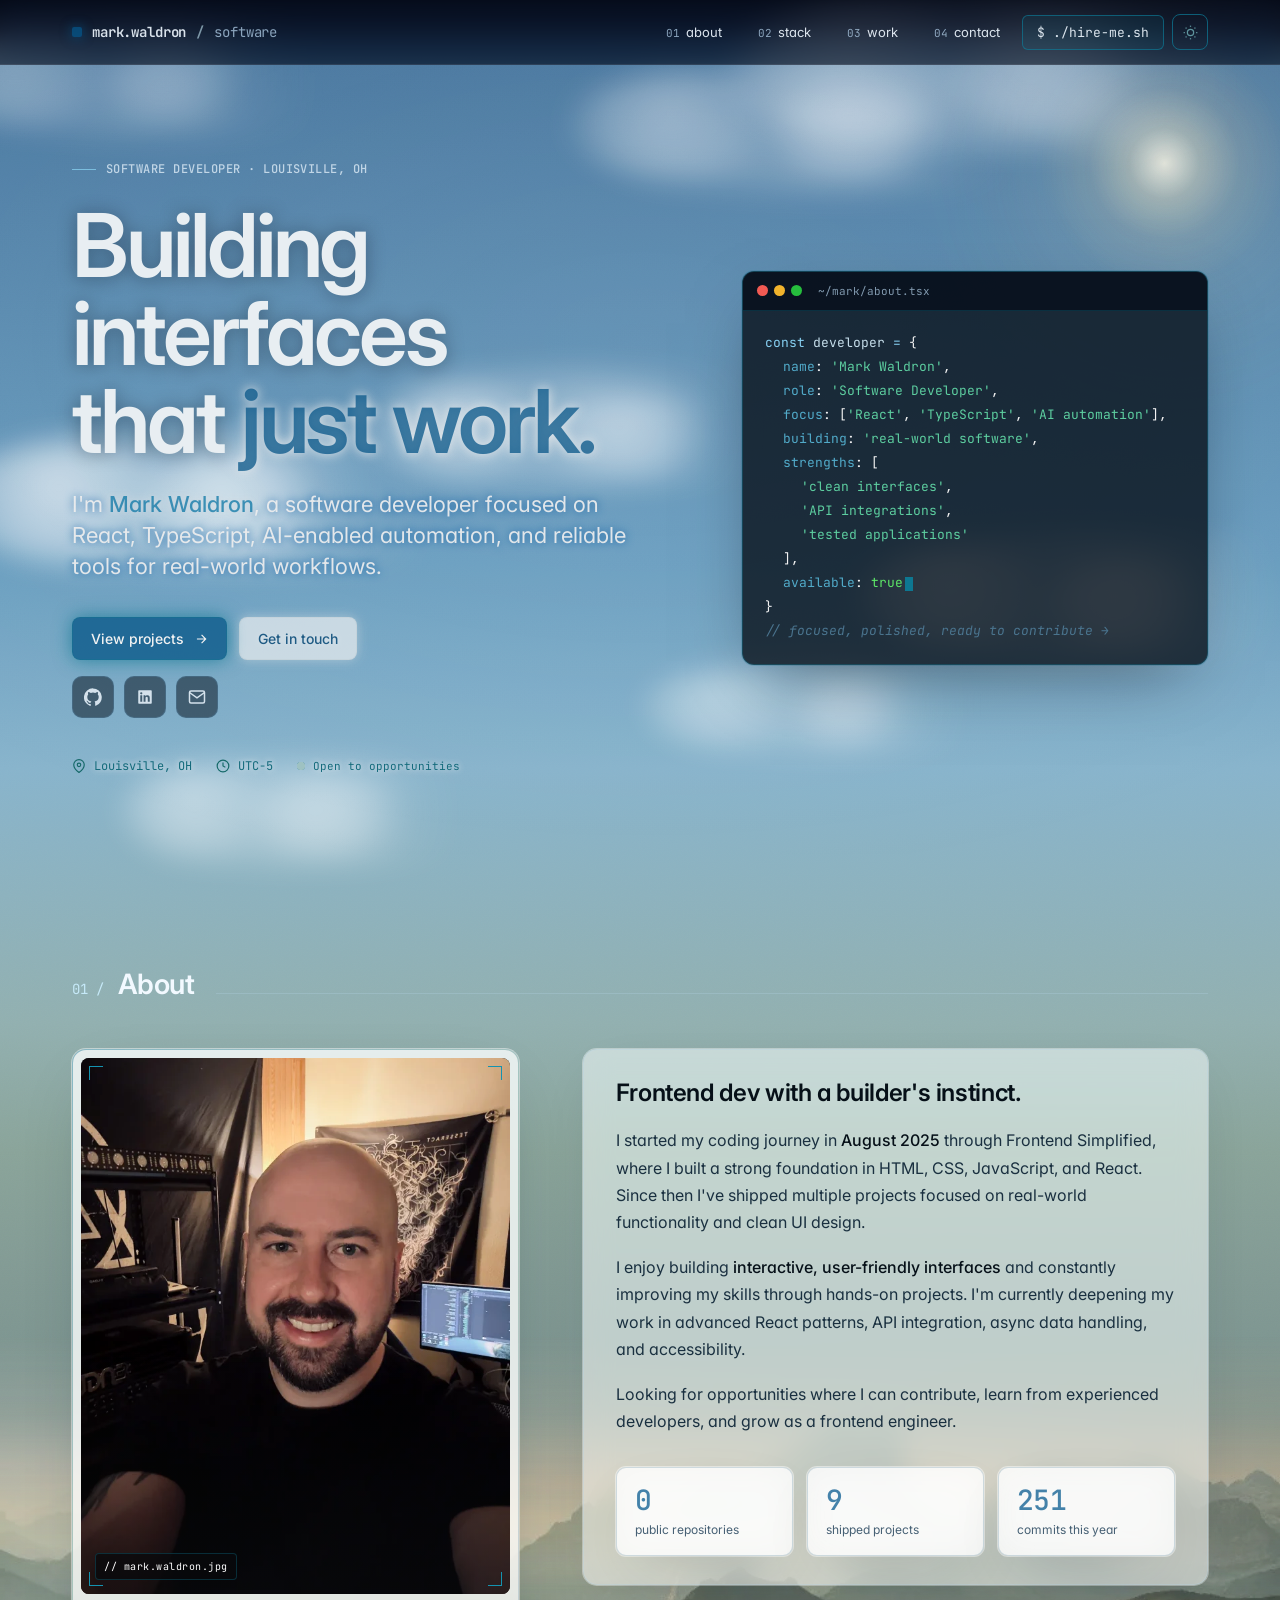
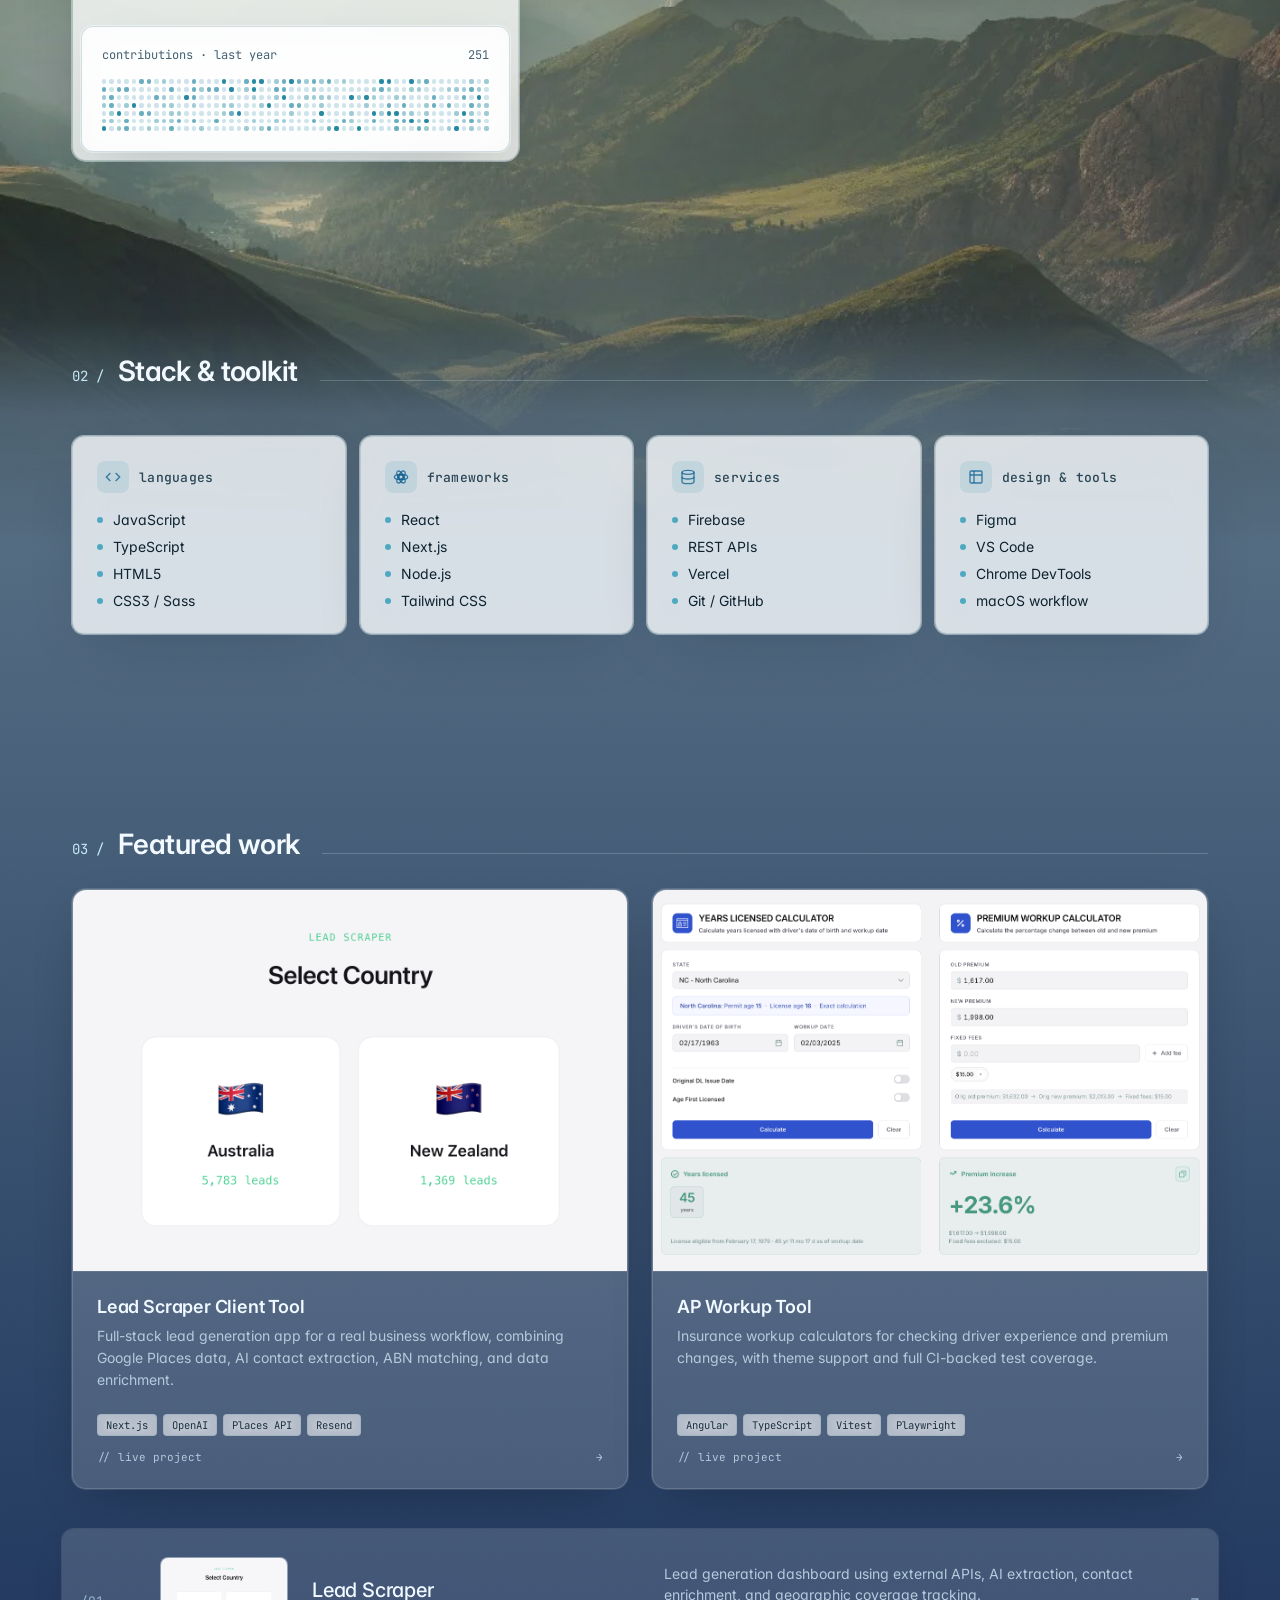
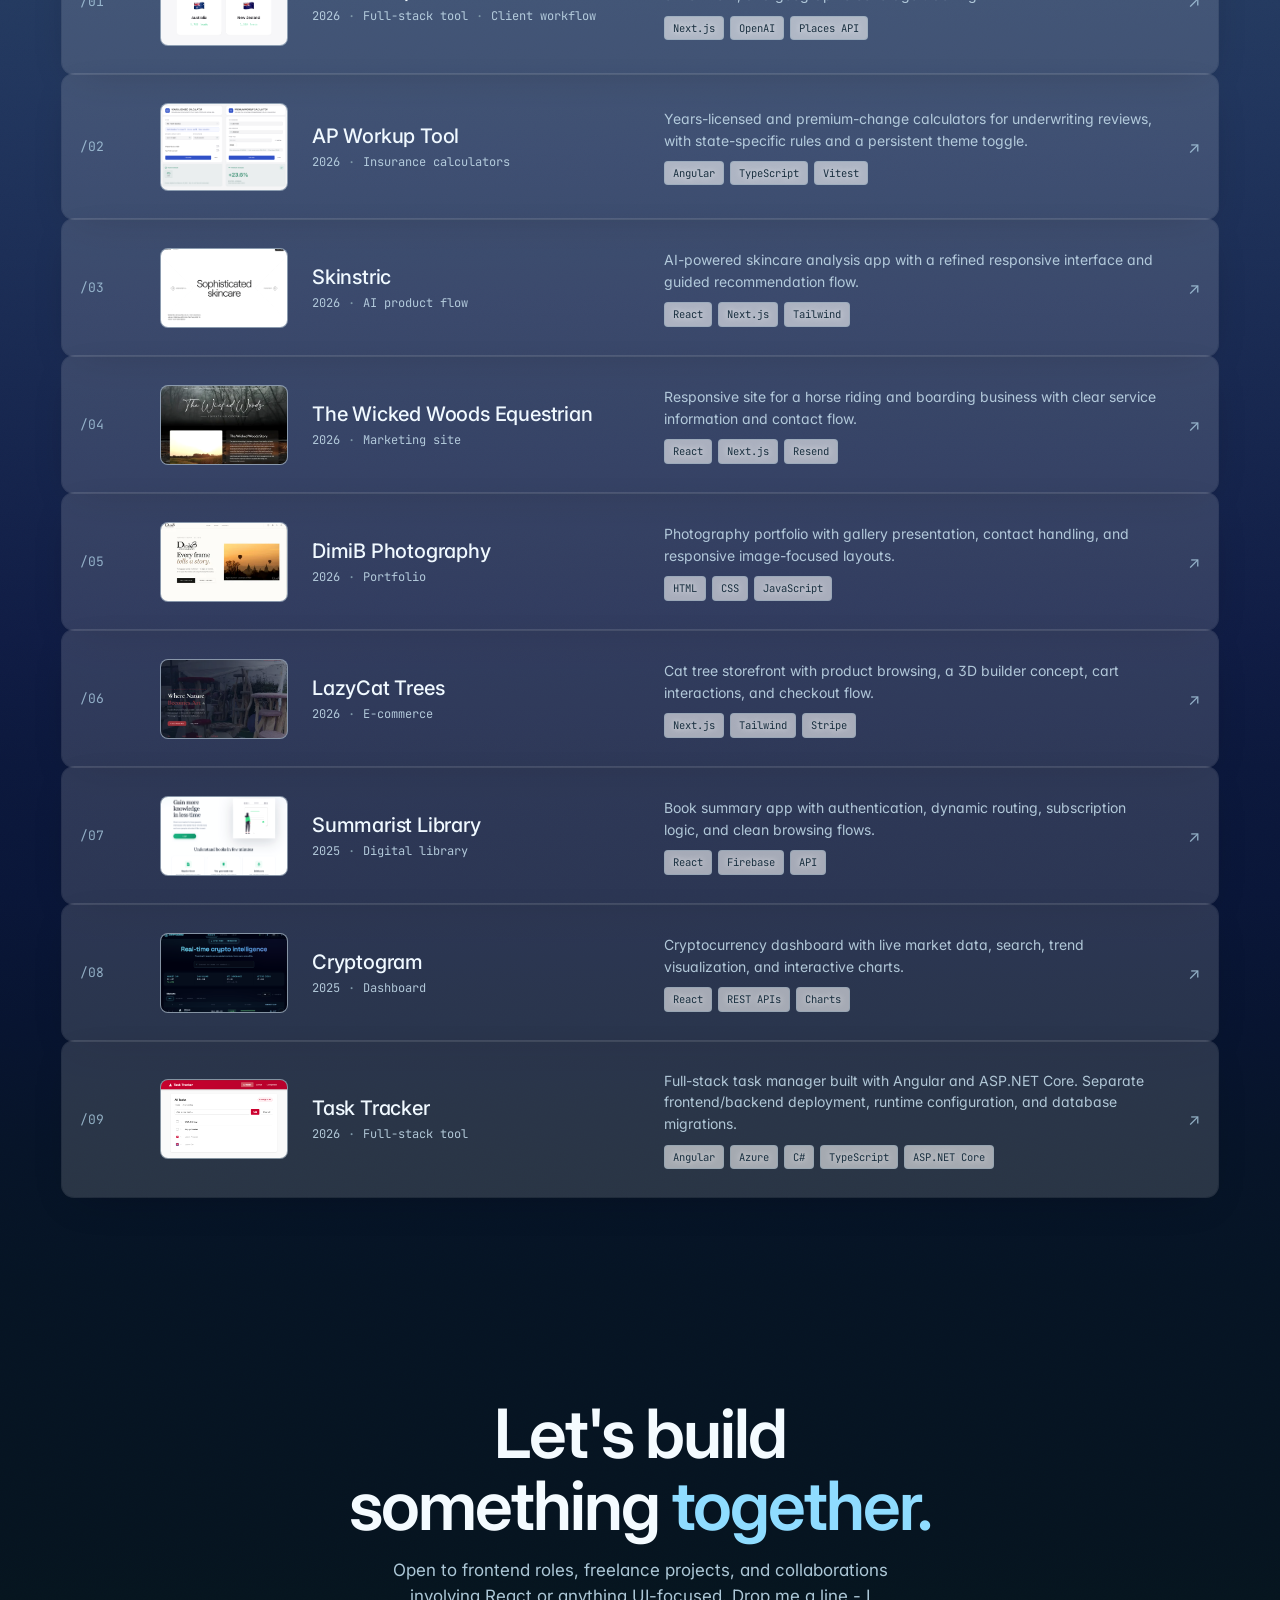
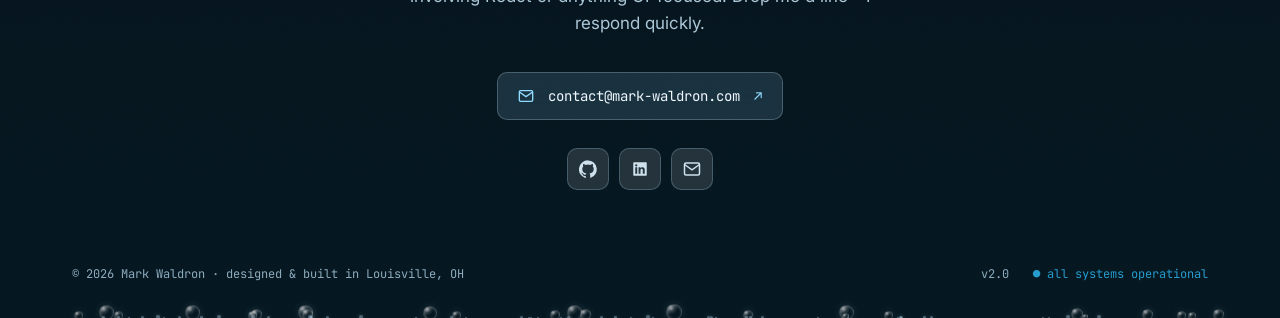
==== index.html @ 621a7f00 "update frontend to software and remove resume links" ====
<!doctype html>
<html lang="en">
<head>
<meta charset="utf-8" />
<meta name="viewport" content="width=device-width, initial-scale=1" />
<title>Mark Waldron - Software Developer</title>
<meta name="description" content="Mark Waldron is a software developer in Louisville, OH focused on React, TypeScript, and clean UI  building fast, polished, real-world interfaces." />
<meta property="og:title" content="Mark Waldron  Software Developer" />
<meta property="og:description" content="Mark Waldron is a software developer in Louisville, OH focused on React, TypeScript, and clean UI  building fast, polished, real-world interfaces." />
<meta property="og:type" content="website" />
<meta property="og:url" content="https://www.mark-waldron.com/" />
<meta property="og:image" content="https://www.mark-waldron.com/profilepic.jpg" />
<meta name="twitter:card" content="summary_large_image" />
<link rel="icon" type="image/png" href="favicon.png" />
<script>
  (function(){
    var s=localStorage.getItem('portfolio-theme');
    var d=window.matchMedia('(prefers-color-scheme:dark)').matches;
    if((s==='light')||(!s&&!d))document.documentElement.setAttribute('data-theme','light');
  })();
</script>
<link rel="preconnect" href="https://fonts.googleapis.com" />
<link rel="preconnect" href="https://fonts.gstatic.com" crossorigin />
<link rel="preload" as="image" href="profilepic.webp" type="image/webp" />
<link rel="preload" as="style" href="https://fonts.googleapis.com/css2?family=Inter:wght@300;400;500;600;700&family=JetBrains+Mono:wght@400;500;600&display=optional" onload="this.onload=null;this.rel='stylesheet'" />
<noscript>
  <link rel="stylesheet" href="https://fonts.googleapis.com/css2?family=Inter:wght@300;400;500;600;700&family=JetBrains+Mono:wght@400;500;600&display=optional" />
</noscript>
<link rel="stylesheet" href="styles.css" />
</head>
<body>

<canvas id="matrix-rain" class="matrix-rain" aria-hidden="true"></canvas>

<div class="atmosphere-scroll" id="atmosphere-scroll" aria-hidden="true">
  <div class="atm-base"></div>
  <div class="atm-sun"></div>
  <div class="atm-clouds">
    <div class="atm-cloud ac1"></div>
    <div class="atm-cloud ac2"></div>
    <div class="atm-cloud ac3"></div>
    <div class="atm-cloud ac4"></div>
    <div class="atm-cloud ac5"></div>
    <div class="atm-cloud ac6"></div>
    <div class="atm-cloud ac7"></div>
    <div class="atm-cloud ac8"></div>
  </div>
  <div class="atm-landscape">
    <img class="atm-earth-photo" src="assets/landscape.webp" alt="" decoding="async" />
  </div>
  <div class="atm-grain"></div>
</div>

<div class="atmosphere-sea-fx" id="atmosphere-sea-fx" aria-hidden="true">
  <div class="atm-bubbles" id="atmosphere-bubbles"></div>
  <div class="atm-particles" id="atmosphere-particles"></div>
</div>

<nav class="top">
  <div class="container inner">
    <a href="#" class="brand">
      <span class="dot"></span>
      mark.waldron<span class="slash">/</span><span class="role">software</span>
    </a>
    <div class="nav-links">
      <a href="#about"><span class="num">01</span>about</a>
      <a href="#stack"><span class="num">02</span>stack</a>
      <a href="#work"><span class="num">03</span>work</a>
      <a href="#contact"><span class="num">04</span>contact</a>
      <a href="#" class="nav-cta contact-modal-trigger">$ ./hire-me.sh</a>
      <button class="theme-toggle" id="theme-toggle" aria-label="Toggle light/dark mode">
        <svg class="theme-icon theme-icon--moon" width="15" height="15" viewBox="0 0 24 24" fill="none" stroke="currentColor" stroke-width="2"><path d="M21 12.79A9 9 0 1 1 11.21 3 7 7 0 0 0 21 12.79z"/></svg>
        <svg class="theme-icon theme-icon--sun" width="15" height="15" viewBox="0 0 24 24" fill="none" stroke="currentColor" stroke-width="2"><circle cx="12" cy="12" r="5"/><line x1="12" y1="1" x2="12" y2="3"/><line x1="12" y1="21" x2="12" y2="23"/><line x1="4.22" y1="4.22" x2="5.64" y2="5.64"/><line x1="18.36" y1="18.36" x2="19.78" y2="19.78"/><line x1="1" y1="12" x2="3" y2="12"/><line x1="21" y1="12" x2="23" y2="12"/><line x1="4.22" y1="19.78" x2="5.64" y2="18.36"/><line x1="18.36" y1="5.64" x2="19.78" y2="4.22"/></svg>
      </button>
    </div>
  </div>
</nav>

<main>

<section class="hero">
  <div class="grid-bg"></div>
  <div class="container">
    <div class="hero-grid">
      <div>
        <div class="eyebrow">SOFTWARE DEVELOPER · LOUISVILLE, OH</div>
        <h1 class="title">Building<br/>interfaces<br/>that <span class="accent">just work.</span></h1>
        <p class="subtitle">I'm <b>Mark Waldron</b>, a software developer focused on React, TypeScript, AI-enabled automation, and reliable tools for real-world workflows.</p>
        <div class="cta-row">
          <a href="#work" class="btn btn-primary">
            View projects
            <svg width="14" height="14" viewBox="0 0 24 24" fill="none" stroke="currentColor" stroke-width="2"><path d="M5 12h14M13 5l7 7-7 7"/></svg>
          </a>
          <a href="#" class="btn btn-ghost contact-modal-trigger">Get in touch</a>
        </div>
        <div class="hero-links">
          <a href="https://github.com/markwaldron7string" target="_blank" rel="noopener noreferrer" aria-label="GitHub">
            <svg width="18" height="18" viewBox="0 0 24 24" fill="currentColor"><path d="M12 .5a12 12 0 0 0-3.8 23.4c.6.1.8-.3.8-.6v-2.1c-3.3.7-4-1.6-4-1.6-.5-1.4-1.3-1.8-1.3-1.8-1.1-.7.1-.7.1-.7 1.2.1 1.8 1.2 1.8 1.2 1.1 1.8 2.8 1.3 3.5 1 .1-.8.4-1.3.8-1.6-2.7-.3-5.5-1.3-5.5-6 0-1.3.5-2.4 1.2-3.2-.1-.3-.5-1.5.1-3.2 0 0 1-.3 3.3 1.2a11.5 11.5 0 0 1 6 0c2.3-1.5 3.3-1.2 3.3-1.2.6 1.7.2 2.9.1 3.2.8.8 1.2 1.9 1.2 3.2 0 4.7-2.8 5.7-5.5 6 .4.4.8 1.1.8 2.2v3.3c0 .3.2.7.8.6A12 12 0 0 0 12 .5z"/></svg>
            <span class="social-flag" aria-hidden="true">GitHub</span>
          </a>
          <a href="https://www.linkedin.com/in/mark-waldron-449940158/" target="_blank" rel="noopener noreferrer" aria-label="LinkedIn">
            <svg width="18" height="18" viewBox="0 0 24 24" fill="currentColor"><path d="M20 3H4a1 1 0 0 0-1 1v16a1 1 0 0 0 1 1h16a1 1 0 0 0 1-1V4a1 1 0 0 0-1-1zM8.3 18.3H5.7V9.7h2.6v8.6zM7 8.5a1.5 1.5 0 1 1 0-3 1.5 1.5 0 0 1 0 3zm11.3 9.8h-2.6v-4.2c0-1 0-2.3-1.4-2.3s-1.6 1.1-1.6 2.2v4.3h-2.6V9.7h2.5v1.2h.1c.4-.7 1.2-1.4 2.5-1.4 2.7 0 3.1 1.7 3.1 4v4.8z"/></svg>
            <span class="social-flag" aria-hidden="true">LinkedIn</span>
          </a>
          <a href="#" class="contact-modal-trigger" aria-label="Open contact form">
            <svg width="18" height="18" viewBox="0 0 24 24" fill="none" stroke="currentColor" stroke-width="2"><rect x="2" y="4" width="20" height="16" rx="2"/><path d="M22 6l-10 7L2 6"/></svg>
            <span class="social-flag" aria-hidden="true">Contact</span>
          </a>
        </div>
        <div class="meta-row">
          <span><svg viewBox="0 0 24 24" fill="none" stroke="currentColor" stroke-width="2"><path d="M21 10c0 7-9 13-9 13s-9-6-9-13a9 9 0 0 1 18 0z"/><circle cx="12" cy="10" r="3"/></svg>Louisville, OH</span>
          <span><svg viewBox="0 0 24 24" fill="none" stroke="currentColor" stroke-width="2"><circle cx="12" cy="12" r="10"/><path d="M12 6v6l4 2"/></svg><span id="cheyenne-offset" data-time-zone="America/New_York">UTC-5</span></span>
          <span class="status"><span class="pulse"></span>Open to opportunities</span>
        </div>
      </div>

      <div class="terminal">
        <div class="terminal-head">
          <div class="dots"><i></i><i></i><i></i></div>
          <span class="file">~/mark/about.tsx</span>
        </div>
        <div class="terminal-body">
          <div><span class="tk-kw">const</span> <span class="tk-var">developer</span> <span class="tk-kw">=</span> {</div>
          <div class="indent"><span class="tk-prop">name</span>: <span class="tk-str">'Mark Waldron'</span>,</div>
          <div class="indent"><span class="tk-prop">role</span>: <span class="tk-str">'Software Developer'</span>,</div>
          <div class="indent"><span class="tk-prop">focus</span>: [<span class="tk-str">'React'</span>, <span class="tk-str">'TypeScript'</span>, <span class="tk-str">'AI automation'</span>],</div>
          <div class="indent"><span class="tk-prop">building</span>: <span class="tk-str">'real-world software'</span>,</div>
          <div class="indent"><span class="tk-prop">strengths</span>: [</div>
          <div class="indent-2"><span class="tk-str">'clean interfaces'</span>,</div>
          <div class="indent-2"><span class="tk-str">'API integrations'</span>,</div>
          <div class="indent-2"><span class="tk-str">'tested applications'</span></div>
          <div class="indent">],</div>
          <div class="indent"><span class="tk-prop">available</span>: <span class="tk-num">true</span><span class="cursor"></span></div>
          <div>}</div>
          <div class="comment-line"><span class="tk-comment">// focused, polished, ready to contribute →</span></div>
        </div>
      </div>
    </div>
  </div>
</section>

<section class="about" id="about">
  <div class="container">
    <div class="section-head"><span class="num">01 /</span><h2>About</h2><div class="rule"></div></div>
    <div class="about-grid">
      <div class="about-card">
        <div class="photo-frame">
          <span class="photo-corner tl"></span>
          <span class="photo-corner tr"></span>
          <span class="photo-corner bl"></span>
          <span class="photo-corner br"></span>
          <picture>
            <source srcset="profilepic.webp" type="image/webp">
            <img class="profile-photo" src="profilepic.jpg" alt="Mark Waldron smiling in his coding workspace" width="640" height="853" />
          </picture>
          <span class="photo-label">// mark.waldron.jpg</span>
        </div>
        <div class="activity">
          <div class="activity-head">
            <span>contributions · last year</span>
            <span class="accent" data-github-stat="commitsThisYear">251</span>
          </div>
          <div class="heatmap" id="heatmap"></div>
        </div>
      </div>

      <div class="about-text">
        <h3>Frontend dev with a builder's instinct.</h3>
        <p>I started my coding journey in <b>August 2025</b> through Frontend Simplified, where I built a strong foundation in HTML, CSS, JavaScript, and React. Since then I've shipped multiple projects focused on real-world functionality and clean UI design.</p>
        <p>I enjoy building <b>interactive, user-friendly interfaces</b> and constantly improving my skills through hands-on projects. I'm currently deepening my work in advanced React patterns, API integration, async data handling, and accessibility.</p>
        <p>Looking for opportunities where I can contribute, learn from experienced developers, and grow as a frontend engineer.</p>

        <div class="about-stats" data-github-user="markwaldron7string">
          <div class="stat" title="Synced from GitHub public repository count"><div class="n" data-github-stat="publicRepos">20</div><div class="l">public repositories</div></div>
          <div class="stat" title="Synced from public GitHub repos with live homepage URLs"><div class="n" data-github-stat="shippedProjects">9</div><div class="l">shipped projects</div></div>
          <div class="stat" title="Synced from GitHub commit search for the current year"><div class="n" data-github-stat="commitsThisYear">251</div><div class="l">commits this year</div></div>
        </div>
      </div>
    </div>
  </div>
</section>

<section class="stack" id="stack">
  <div class="container">
    <div class="section-head"><span class="num">02 /</span><h2>Stack &amp; toolkit</h2><div class="rule"></div></div>
    <div class="stack-grid">
      <div class="stack-cat">
        <div class="cat-head">
          <span class="ic">
            <svg width="16" height="16" viewBox="0 0 24 24" fill="none" stroke="currentColor" stroke-width="2"><polyline points="16 18 22 12 16 6"/><polyline points="8 6 2 12 8 18"/></svg>
          </span>
          <h3>languages</h3>
        </div>
        <div class="stack-list">
          <div class="stack-item"><span class="bullet"></span>JavaScript</div>
          <div class="stack-item"><span class="bullet"></span>TypeScript</div>
          <div class="stack-item"><span class="bullet"></span>HTML5</div>
          <div class="stack-item"><span class="bullet"></span>CSS3 / Sass</div>
        </div>
      </div>
      <div class="stack-cat">
        <div class="cat-head">
          <span class="ic">
            <svg width="16" height="16" viewBox="0 0 24 24" fill="none" stroke="currentColor" stroke-width="2"><circle cx="12" cy="12" r="3"/><ellipse cx="12" cy="12" rx="10" ry="4"/><ellipse cx="12" cy="12" rx="10" ry="4" transform="rotate(60 12 12)"/><ellipse cx="12" cy="12" rx="10" ry="4" transform="rotate(120 12 12)"/></svg>
          </span>
          <h3>frameworks</h3>
        </div>
        <div class="stack-list">
          <div class="stack-item"><span class="bullet"></span>React</div>
          <div class="stack-item"><span class="bullet"></span>Next.js</div>
          <div class="stack-item"><span class="bullet"></span>Node.js</div>
          <div class="stack-item"><span class="bullet"></span>Tailwind CSS</div>
        </div>
      </div>
      <div class="stack-cat">
        <div class="cat-head">
          <span class="ic">
            <svg width="16" height="16" viewBox="0 0 24 24" fill="none" stroke="currentColor" stroke-width="2"><ellipse cx="12" cy="5" rx="9" ry="3"/><path d="M3 5v14a9 3 0 0 0 18 0V5"/><path d="M3 12a9 3 0 0 0 18 0"/></svg>
          </span>
          <h3>services</h3>
        </div>
        <div class="stack-list">
          <div class="stack-item"><span class="bullet"></span>Firebase</div>
          <div class="stack-item"><span class="bullet"></span>REST APIs</div>
          <div class="stack-item"><span class="bullet"></span>Vercel</div>
          <div class="stack-item"><span class="bullet"></span>Git / GitHub</div>
        </div>
      </div>
      <div class="stack-cat">
        <div class="cat-head">
          <span class="ic">
            <svg width="16" height="16" viewBox="0 0 24 24" fill="none" stroke="currentColor" stroke-width="2"><rect x="3" y="3" width="18" height="18" rx="2"/><path d="M9 3v18M3 9h18"/></svg>
          </span>
          <h3>design &amp; tools</h3>
        </div>
        <div class="stack-list">
          <div class="stack-item"><span class="bullet"></span>Figma</div>
          <div class="stack-item"><span class="bullet"></span>VS Code</div>
          <div class="stack-item"><span class="bullet"></span>Chrome DevTools</div>
          <div class="stack-item"><span class="bullet"></span>macOS workflow</div>
        </div>
      </div>
    </div>
  </div>
</section>

<section class="featured" id="work">
  <div class="container">
    <div class="section-head"><span class="num">03 /</span><h2>Featured work</h2><div class="rule"></div></div>
    <div class="featured-grid">

      <a class="fp-card" href="https://buyersagent-leadscraper.vercel.app/" target="_blank" rel="noopener noreferrer">
        <div class="fp-preview tall-shot">
          <img src="assets/leadscraper.png" width="1200" height="827" alt="Lead Scraper dashboard screenshot" loading="lazy" class="ls-img" />
        </div>
        <div class="fp-body">
          <h3>Lead Scraper  Client Tool</h3>
          <p>Full-stack lead generation app for a real business workflow, combining Google Places data, AI contact extraction, ABN matching, and data enrichment.</p>
          <div class="p-tags">
            <span>Next.js</span><span>OpenAI</span><span>Places API</span><span>Resend</span>
          </div>
          <div class="fp-foot"><span>// live project</span><span>→</span></div>
        </div>
      </a>

      <a class="fp-card" href="https://ap-workup-angular.vercel.app/" target="_blank" rel="noopener noreferrer">
        <div class="fp-preview tall-shot">
          <img src="assets/apworkuptools.png" width="1200" height="827" alt="AP Workup Tool screenshot" loading="lazy" class="ap-img" />
        </div>
        <div class="fp-body">
          <h3>AP Workup Tool</h3>
          <p>Insurance workup calculators for checking driver experience and premium changes, with theme support and full CI-backed test coverage.</p>
          <div class="p-tags">
            <span>Angular</span><span>TypeScript</span><span>Vitest</span><span>Playwright</span>
          </div>
          <div class="fp-foot"><span>// live project</span><span>→</span></div>
        </div>
      </a>

    </div>

    <!-- Full project list -->
    <div class="project-list">

      <a class="project" href="https://buyersagent-leadscraper.vercel.app/" target="_blank" rel="noopener noreferrer">
        <div class="p-num">/01</div>
        <div class="p-shot tall-shot"><img src="assets/leadscraper.png" width="1200" height="827" alt="Lead Scraper screenshot" loading="lazy" class="ls-img" /></div>
        <div class="p-info">
          <h3 class="p-title">Lead Scraper</h3>
          <div class="p-meta"><span>2026</span><span>Full-stack tool</span><span>Client workflow</span></div>
        </div>
        <div class="p-desc">
          Lead generation dashboard using external APIs, AI extraction, contact enrichment, and geographic coverage tracking.
          <div class="p-tags"><span>Next.js</span><span>OpenAI</span><span>Places API</span></div>
        </div>
        <div class="p-arrow">↗</div>
      </a>

      <a class="project" href="https://ap-workup-angular.vercel.app/" target="_blank" rel="noopener noreferrer">
        <div class="p-num">/02</div>
        <div class="p-shot tall-shot"><img src="assets/apworkuptools.png" width="1200" height="827" alt="AP Workup Tool screenshot" loading="lazy" class="ap-img" /></div>
        <div class="p-info">
          <h3 class="p-title">AP Workup Tool</h3>
          <div class="p-meta"><span>2026</span><span>Insurance calculators</span></div>
        </div>
        <div class="p-desc">
          Years-licensed and premium-change calculators for underwriting reviews, with state-specific rules and a persistent theme toggle.
          <div class="p-tags"><span>Angular</span><span>TypeScript</span><span>Vitest</span></div>
        </div>
        <div class="p-arrow">↗</div>
      </a>

      <a class="project" href="https://skinstric-app-tau.vercel.app/" target="_blank" rel="noopener noreferrer">
        <div class="p-num">/03</div>
        <div class="p-shot"><img src="assets/skinstric.webp" width="1200" height="790" alt="Skinstric screenshot" loading="lazy" /></div>
        <div class="p-info">
          <h3 class="p-title">Skinstric</h3>
          <div class="p-meta"><span>2026</span><span>AI product flow</span></div>
        </div>
        <div class="p-desc">
          AI-powered skincare analysis app with a refined responsive interface and guided recommendation flow.
          <div class="p-tags"><span>React</span><span>Next.js</span><span>Tailwind</span></div>
        </div>
        <div class="p-arrow">↗</div>
      </a>

      <a class="project" href="https://www.thewickedwoodsec.com/" target="_blank" rel="noopener noreferrer">
        <div class="p-num">/04</div>
        <div class="p-shot"><img src="assets/WickedWoods.webp" width="400" height="237" alt="The Wicked Woods Equestrian screenshot" loading="lazy" /></div>
        <div class="p-info">
          <h3 class="p-title">The Wicked Woods Equestrian</h3>
          <div class="p-meta"><span>2026</span><span>Marketing site</span></div>
        </div>
        <div class="p-desc">
          Responsive site for a horse riding and boarding business with clear service information and contact flow.
          <div class="p-tags"><span>React</span><span>Next.js</span><span>Resend</span></div>
        </div>
        <div class="p-arrow">↗</div>
      </a>

      <a class="project" href="https://www.dimibphoto.com/" target="_blank" rel="noopener noreferrer">
        <div class="p-num">/05</div>
        <div class="p-shot"><img src="assets/dimibphoto.webp" width="400" height="252" alt="DimiB Photography screenshot" loading="lazy" /></div>
        <div class="p-info">
          <h3 class="p-title">DimiB Photography</h3>
          <div class="p-meta"><span>2026</span><span>Portfolio</span></div>
        </div>
        <div class="p-desc">
          Photography portfolio with gallery presentation, contact handling, and responsive image-focused layouts.
          <div class="p-tags"><span>HTML</span><span>CSS</span><span>JavaScript</span></div>
        </div>
        <div class="p-arrow">↗</div>
      </a>

      <a class="project" href="https://lazycat-trees.vercel.app/" target="_blank" rel="noopener noreferrer">
        <div class="p-num">/06</div>
        <div class="p-shot"><img src="assets/LazyCatTrees.webp" width="400" height="287" alt="LazyCat Trees screenshot" loading="lazy" /></div>
        <div class="p-info">
          <h3 class="p-title">LazyCat Trees</h3>
          <div class="p-meta"><span>2026</span><span>E-commerce</span></div>
        </div>
        <div class="p-desc">
          Cat tree storefront with product browsing, a 3D builder concept, cart interactions, and checkout flow.
          <div class="p-tags"><span>Next.js</span><span>Tailwind</span><span>Stripe</span></div>
        </div>
        <div class="p-arrow">↗</div>
      </a>

      <a class="project" href="https://summarist-mwaldron.vercel.app/" target="_blank" rel="noopener noreferrer">
        <div class="p-num">/07</div>
        <div class="p-shot"><img src="assets/summarist.png" width="400" height="229" alt="Summarist screenshot" loading="lazy" /></div>
        <div class="p-info">
          <h3 class="p-title">Summarist Library</h3>
          <div class="p-meta"><span>2025</span><span>Digital library</span></div>
        </div>
        <div class="p-desc">
          Book summary app with authentication, dynamic routing, subscription logic, and clean browsing flows.
          <div class="p-tags"><span>React</span><span>Firebase</span><span>API</span></div>
        </div>
        <div class="p-arrow">↗</div>
      </a>

      <a class="project" href="https://cryptogram-six.vercel.app/" target="_blank" rel="noopener noreferrer">
        <div class="p-num">/08</div>
        <div class="p-shot"><img src="assets/cryptogram.png" width="400" height="364" alt="Cryptogram screenshot" loading="lazy" /></div>
        <div class="p-info">
          <h3 class="p-title">Cryptogram</h3>
          <div class="p-meta"><span>2025</span><span>Dashboard</span></div>
        </div>
        <div class="p-desc">
          Cryptocurrency dashboard with live market data, search, trend visualization, and interactive charts.
          <div class="p-tags"><span>React</span><span>REST APIs</span><span>Charts</span></div>
        </div>
        <div class="p-arrow">↗</div>
      </a>

      <a class="project" href="https://task-tracker-fullstack-nu.vercel.app/" target="_blank" rel="noopener noreferrer">
        <div class="p-num">/09</div>
        <div class="p-shot"><img src="assets/tasktracker.png" width="400" height="256" alt="Task Tracker screenshot" loading="lazy" /></div>
        <div class="p-info">
          <h3 class="p-title">Task Tracker</h3>
          <div class="p-meta"><span>2026</span><span>Full-stack tool</span></div>
        </div>
        <div class="p-desc">
          Full-stack task manager built with Angular and ASP.NET Core. Separate frontend/backend deployment, runtime configuration, and database migrations.
          <div class="p-tags"><span>Angular</span><span>Azure</span><span>C#</span><span>TypeScript</span><span>ASP.NET Core</span></div>
        </div>
        <div class="p-arrow">↗</div>
      </a>

    </div>
  </div>
</section>

<section class="contact" id="contact">
  <div class="container">
    <h2>Let's build<br/>something <span class="accent">together.</span></h2>
    <p>Open to frontend roles, freelance projects, and collaborations involving React or anything UI-focused. Drop me a line - I respond quickly.</p>
    <a href="mailto:contact@mark-waldron.com" class="contact-card">
      <svg width="16" height="16" viewBox="0 0 24 24" fill="none" stroke="var(--accent)" stroke-width="2"><rect x="2" y="4" width="20" height="16" rx="2"/><path d="M22 6l-10 7L2 6"/></svg>
      <span>contact@mark-waldron.com</span>
      <span class="arr">↗</span>
    </a>
    <div class="social-row">
      <a href="https://github.com/markwaldron7string" target="_blank" rel="noopener noreferrer" aria-label="GitHub">
        <svg width="18" height="18" viewBox="0 0 24 24" fill="currentColor"><path d="M12 .5a12 12 0 0 0-3.8 23.4c.6.1.8-.3.8-.6v-2.1c-3.3.7-4-1.6-4-1.6-.5-1.4-1.3-1.8-1.3-1.8-1.1-.7.1-.7.1-.7 1.2.1 1.8 1.2 1.8 1.2 1.1 1.8 2.8 1.3 3.5 1 .1-.8.4-1.3.8-1.6-2.7-.3-5.5-1.3-5.5-6 0-1.3.5-2.4 1.2-3.2-.1-.3-.5-1.5.1-3.2 0 0 1-.3 3.3 1.2a11.5 11.5 0 0 1 6 0c2.3-1.5 3.3-1.2 3.3-1.2.6 1.7.2 2.9.1 3.2.8.8 1.2 1.9 1.2 3.2 0 4.7-2.8 5.7-5.5 6 .4.4.8 1.1.8 2.2v3.3c0 .3.2.7.8.6A12 12 0 0 0 12 .5z"/></svg>
        <span class="social-flag" aria-hidden="true">GitHub</span>
      </a>
      <a href="https://www.linkedin.com/in/mark-waldron-449940158/" target="_blank" rel="noopener noreferrer" aria-label="LinkedIn">
        <svg width="18" height="18" viewBox="0 0 24 24" fill="currentColor"><path d="M20 3H4a1 1 0 0 0-1 1v16a1 1 0 0 0 1 1h16a1 1 0 0 0 1-1V4a1 1 0 0 0-1-1zM8.3 18.3H5.7V9.7h2.6v8.6zM7 8.5a1.5 1.5 0 1 1 0-3 1.5 1.5 0 0 1 0 3zm11.3 9.8h-2.6v-4.2c0-1 0-2.3-1.4-2.3s-1.6 1.1-1.6 2.2v4.3h-2.6V9.7h2.5v1.2h.1c.4-.7 1.2-1.4 2.5-1.4 2.7 0 3.1 1.7 3.1 4v4.8z"/></svg>
        <span class="social-flag" aria-hidden="true">LinkedIn</span>
      </a>
      <a href="#" class="contact-modal-trigger" aria-label="Open contact form">
        <svg width="18" height="18" viewBox="0 0 24 24" fill="none" stroke="currentColor" stroke-width="2"><rect x="2" y="4" width="20" height="16" rx="2"/><path d="M22 6l-10 7L2 6"/></svg>
        <span class="social-flag" aria-hidden="true">Contact</span>
      </a>
    </div>
  </div>
</section>

</main>

<footer>
  <div class="container row">
    <div>© 2026 Mark Waldron · designed &amp; built in Louisville, OH</div>
    <div class="right">
      <span>v2.0</span>
      <span class="status-indicator">● all systems operational</span>
    </div>
  </div>
</footer>

<style>
  .status-indicator { color: var(--green); }
</style>

<div class="contact-modal" id="contact-modal" role="dialog" aria-modal="true" aria-labelledby="contact-modal-title" aria-hidden="true">
  <div class="contact-modal__backdrop" data-contact-close></div>
  <div class="contact-modal__panel">
    <div class="contact-modal__reveal">
      <button type="button" class="contact-modal__close" data-contact-close aria-label="Close contact form">×</button>
      <div class="contact-modal__inner">
        <div class="contact-modal__head">
          <h3 id="contact-modal-title">Send a message</h3>
          <p>I'll get back to you as soon as I can.</p>
        </div>
        <form class="contact-form" id="contact-form" novalidate>
          <input type="checkbox" name="botcheck" class="contact-form__botcheck" tabindex="-1" autocomplete="off" aria-hidden="true" />
          <label>
            Name
            <input type="text" name="name" autocomplete="name" required placeholder="Your name" />
          </label>
          <label>
            Email
            <input type="email" name="email" autocomplete="email" required placeholder="you@example.com" />
          </label>
          <label>
            Message
            <textarea name="message" required placeholder="What would you like to work on?"></textarea>
          </label>
          <button type="submit" class="contact-form__submit" id="contact-form-submit">
            Send message
            <svg width="14" height="14" viewBox="0 0 24 24" fill="none" stroke="currentColor" stroke-width="2"><path d="M5 12h14M13 5l7 7-7 7"/></svg>
          </button>
          <p class="contact-form__status" id="contact-form-status" role="status" aria-live="polite"></p>
        </form>
      </div>
    </div>
    <div class="contact-modal__doorway" aria-hidden="true">
      <div class="contact-modal__door contact-modal__door--left"></div>
      <div class="contact-modal__door contact-modal__door--right"></div>
    </div>
    <div class="contact-modal__logo-stage" aria-hidden="true">
      <div class="contact-modal__logo-glow-container">
        <div class="contact-modal__logo-glow"></div>
      </div>
      <div class="contact-modal__logo-wrap">
        <div class="contact-modal__logo-base"></div>
        <div class="contact-modal__logo-shimmer"></div>
      </div>
    </div>
  </div>
</div>

<script src="main.js" defer></script>

</body>
</html>
---- styles.css ----
:root{
    --bg:#080a0c;
    --bg-2:#0f1418;
    --panel:#11181a;
    --panel-2:#151d22;
    --line:#24302d;
    --line-2:#3f8f54;
    --text:#f0f0e7;
    --muted:#a1a7b0;
    --dim:#69707b;
    --accent:#62f36d;     /* matrix green */
    --accent-2:#a76ad1;
    --accent-3:#b75bd1;
    --accent-soft:rgba(98,243,109,.12);
    --green:#62f36d;
    --blue:#58a6ff;
    --yellow:#d29922;
    --purple:#b75bd1;     /* matrix purple  secondary */
    --purple-soft:rgba(183,91,209,.12);
    --nav-bg:rgba(11,12,14,.7);
    --grid-line:rgba(255,255,255,.095);
    --pulse-color:rgba(98,243,109,.5);
    --pulse-color-0:rgba(98,243,109,0);
    --hero-overlay:linear-gradient(90deg,rgba(8,10,12,.82) 0%,rgba(8,10,12,.58) 44%,rgba(8,10,12,.18) 100%);
  }
  *{box-sizing:border-box}
  html,body{margin:0;padding:0;background:var(--bg);color:var(--text);font-family:'Inter',ui-sans-serif,system-ui,sans-serif;font-feature-settings:"ss01","cv11";-webkit-font-smoothing:antialiased}
  a{color:inherit;text-decoration:none}
  .mono{font-family:'JetBrains Mono',ui-monospace,Menlo,monospace;font-feature-settings:"ss02"}
  .container{max-width:1200px;margin:0 auto;padding:0 32px}

  /* Ambient background */
  .matrix-rain{
    position:fixed;inset:0;z-index:0;width:100%;height:100%;
    pointer-events:none;opacity:.48;mix-blend-mode:screen;
    filter:blur(.55px) saturate(1.16);
    -webkit-mask-image:linear-gradient(90deg, #000 0%, rgba(0,0,0,.74) 58%, transparent 100%);
    mask-image:linear-gradient(90deg, #000 0%, rgba(0,0,0,.74) 58%, transparent 100%);
  }
  .grid-bg{
    position:absolute;inset:0;z-index:0;pointer-events:none;
    background-image:
      linear-gradient(to right, var(--grid-line) 1px, transparent 1px),
      linear-gradient(to bottom, var(--grid-line) 1px, transparent 1px);
    background-size:64px 64px;
    opacity:1;
    -webkit-mask-image:radial-gradient(ellipse 86% 68% at 44% 8%, #000 42%, rgba(0,0,0,.58) 72%, transparent 100%);
    mask-image:radial-gradient(ellipse 86% 68% at 44% 8%, #000 42%, rgba(0,0,0,.58) 72%, transparent 100%);
  }

  /* Nav */
  nav.top{
    position:sticky;top:0;z-index:20;
    background:var(--nav-bg);
    -webkit-backdrop-filter:blur(12px);
    backdrop-filter:blur(12px);
    border-bottom:1px solid var(--line);
  }
  nav.top .inner{display:flex;align-items:center;justify-content:space-between;gap:16px;height:64px}
  .brand{display:flex;align-items:center;gap:10px;min-width:0;font-family:'JetBrains Mono',monospace;font-weight:600;font-size:14px;letter-spacing:-.01em}
  .brand .dot{width:10px;height:10px;border-radius:2px;background:var(--accent);box-shadow:0 0 12px var(--accent)}
  .brand .slash{color:var(--dim)}
  .brand .role{color:var(--muted);font-weight:400}
  .nav-links{display:flex;gap:8px;align-items:center}
  .nav-links a{font-size:13px;color:var(--muted);padding:8px 14px;border-radius:6px;transition:.15s}
  .nav-links a:hover{color:var(--text);background:var(--panel)}
  [data-theme="light"] nav.top .nav-links a:hover{color:#ffffff;background:rgba(14,125,153,.18)}
  .nav-links a .num{color:var(--accent);font-family:'JetBrains Mono',monospace;font-size:11px;margin-right:6px}
  .nav-cta{
    font-size:12px;font-family:'JetBrains Mono',monospace;
    color:var(--accent);border:1px solid rgba(98,243,109,.4);
    padding:8px 14px;border-radius:6px;background:var(--accent-soft);
    transition:.15s;display:inline-flex;align-items:center;gap:8px;white-space:nowrap;flex-shrink:0;
  }
  .nav-cta:hover{background:rgba(98,243,109,.18);border-color:var(--accent)}
  .status{
    display:inline-flex;align-items:center;gap:8px;
    font-family:'JetBrains Mono',monospace;font-size:11px;color:var(--muted);
  }
  .status .pulse{width:8px;height:8px;border-radius:50%;background:var(--accent);position:relative}
  .status .pulse::after{content:'';position:absolute;inset:0;border-radius:50%;background:var(--pulse-color);animation:pulse 2s infinite;will-change:transform,opacity}
  @keyframes pulse{0%{transform:scale(1);opacity:1}70%{transform:scale(2.8);opacity:0}100%{transform:scale(1);opacity:0}}

  /* Hero */
  section{position:relative;z-index:1}
  .hero{padding:96px 0 80px;position:relative;overflow:hidden}
  .hero::before{
    content:"";position:absolute;inset:0;z-index:1;pointer-events:none;
    background:var(--hero-overlay);
  }
  .hero .container{position:relative;z-index:2}
  .hero-grid{display:grid;grid-template-columns:1.3fr 1fr;gap:64px;align-items:center}
  .eyebrow{font-family:'JetBrains Mono',monospace;font-size:12px;color:var(--accent);letter-spacing:.04em;display:flex;align-items:center;gap:10px;margin-bottom:24px}
  .eyebrow::before{content:"";width:24px;height:1px;background:var(--accent)}
  h1.title{
    font-size:clamp(48px,7vw,88px);line-height:1;letter-spacing:-.035em;font-weight:600;margin:0 0 8px;
  }
  h1.title .accent{color:var(--accent)}
  .subtitle{font-size:22px;color:var(--muted);font-weight:400;margin:24px 0 32px;max-width:560px;line-height:1.4}
  .subtitle b{color:var(--text);font-weight:500}
  .cta-row{display:flex;gap:12px;flex-wrap:wrap;margin-top:36px}
  .btn{
    display:inline-flex;align-items:center;gap:10px;
    padding:12px 18px;border-radius:8px;font-size:14px;font-weight:500;
    transition:.15s;cursor:pointer;border:1px solid transparent;
  }
  .btn-primary{background:var(--accent);color:#061208;border-color:rgba(98,243,109,.55);box-shadow:0 0 18px rgba(98,243,109,.18);transform:translateY(0)}
  .btn-primary:hover{background:var(--accent-soft);color:var(--text);border-color:var(--accent);box-shadow:0 0 22px rgba(98,243,109,.45);transform:translateY(-1px)}
  .btn-ghost{background:rgba(23, 17, 26, 0.74);border-color:rgba(184, 91, 209, 0.825);color:var(--text)}
  .btn-ghost:hover{
    background:rgb(154, 14, 182);color:var(--text);border-color:var(--purple);
    border-color:rgba(178, 25, 198, 0.38);
    box-shadow:0 0 18px rgba(183,91,209,.18);
    box-shadow:0 0 18px rgba(152, 21, 189, 0.49);
    box-shadow:0 0 18px rgba(178, 10, 225, 0.741)
  }
  .meta-row{display:flex;gap:24px;font-family:'JetBrains Mono',monospace;font-size:12px;color:var(--muted);margin-top:40px;flex-wrap:wrap}
  .meta-row span{display:flex;align-items:center;gap:8px}
  .meta-row svg{width:14px;height:14px;color:var(--accent)}

  /* Terminal card */
  .terminal{
    background:var(--panel);
    border:1px solid var(--line);
    border-radius:12px;
    overflow:hidden;
    box-shadow:0 30px 80px -20px rgba(0,0,0,.6), 0 0 0 1px rgba(255,255,255,.02);
  }
  .terminal-head{
    display:flex;align-items:center;gap:8px;padding:12px 14px;border-bottom:1px solid var(--line);background:var(--bg-2);
  }
  .terminal-head .dots{display:flex;gap:6px}
  .terminal-head .dots i{width:11px;height:11px;border-radius:50%;background:var(--line-2);display:block}
  .terminal-head .dots i:nth-child(1){background:#ff5f57}
  .terminal-head .dots i:nth-child(2){background:#febc2e}
  .terminal-head .dots i:nth-child(3){background:#28c840}
  .terminal-head .file{font-family:'JetBrains Mono',monospace;font-size:11px;color:var(--muted);margin-left:8px}
  .terminal-body{padding:20px 22px;font-family:'JetBrains Mono',monospace;font-size:13px;line-height:1.85}
  .tk-comment{color:#6272a4;font-style:italic}
  .tk-kw{color:#bd93f9}
  .tk-fn{color:#8be9fd}
  .tk-str{color:#50fa7b}
  .tk-prop{color:#8be9fd}
  .tk-var{color:#f8f8f2}
  .tk-num{color:#bd93f9}
  .indent{padding-left:18px}
  .indent-2{padding-left:36px}
  .cursor{display:inline-block;width:8px;height:14px;background:var(--accent);vertical-align:middle;margin-left:2px;animation:blink 1s infinite}
  @keyframes blink{50%{opacity:0}}

  /* Sections */
  .section-head{display:flex;align-items:baseline;gap:14px;margin-bottom:48px;padding-top:32px}
  .section-head .num{font-family:'JetBrains Mono',monospace;color:var(--accent-3);font-size:14px}
  .section-head h2{font-size:28px;font-weight:600;letter-spacing:-.02em;margin:0}
  .section-head .rule{flex:1;height:1px;background:var(--line);margin-left:8px}

  /* About */
  .about{padding:80px 0;border-top:1px solid var(--line)}
  .about-grid{display:grid;grid-template-columns:1fr 1.4fr;gap:64px;align-items:start}
  .about-grid > *{min-width:0}
  .about-card{
    background:var(--panel);border:1px solid var(--line);border-radius:14px;padding:8px;
    position:relative;
  }
  .about-card::before{
    content:"";position:absolute;inset:-1px;border-radius:14px;padding:1px;
    background:linear-gradient(135deg,rgba(98,243,109,.38),rgba(183,91,209,.18) 54%,transparent 82%);
    -webkit-mask:linear-gradient(#000 0 0) content-box,linear-gradient(#000 0 0);
    mask:linear-gradient(#000 0 0) content-box,linear-gradient(#000 0 0);
    -webkit-mask-composite:xor;
    mask-composite:exclude;
    pointer-events:none;
  }
  .photo-frame{
    background:var(--bg-2);border-radius:8px;aspect-ratio:4/5;
    display:flex;align-items:center;justify-content:center;
    overflow:hidden;position:relative;
    background-image:linear-gradient(135deg,#1a1e26 0%, #0f1216 100%);
  }
  .photo-frame::after{
    content:"";position:absolute;inset:0;pointer-events:none;
    background:linear-gradient(to top, rgba(11,12,14,.58), transparent 46%);
  }
  .profile-photo{width:100%;height:100%;display:block;object-fit:cover;object-position:58% 42%;filter:saturate(.95) contrast(1.04)}
  .photo-corner{position:absolute;width:14px;height:14px;border:1px solid var(--accent-3);z-index:2}
  .photo-corner.tl{top:8px;left:8px;border-right:0;border-bottom:0}
  .photo-corner.tr{top:8px;right:8px;border-left:0;border-bottom:0}
  .photo-corner.bl{bottom:8px;left:8px;border-right:0;border-top:0}
  .photo-corner.br{bottom:8px;right:8px;border-left:0;border-top:0}
  .photo-label{
    position:absolute;bottom:14px;left:14px;z-index:2;
    font-family:'JetBrains Mono',monospace;font-size:10px;color:var(--text);letter-spacing:.05em;
    background:rgba(8,10,12,.76);border:1px solid rgba(98,243,109,.32);border-radius:4px;padding:6px 8px;
  }

  .about-text h3{font-size:24px;font-weight:600;letter-spacing:-.015em;margin:0 0 20px}
  .about-text p{color:var(--muted);font-size:16px;line-height:1.7;margin:0 0 18px}
  .about-text p b{color:var(--text);font-weight:500}
  .about-stats{display:grid;grid-template-columns:repeat(3,1fr);gap:14px;margin-top:32px}
  .stat{background:var(--panel);border:1px solid var(--line);border-radius:10px;padding:18px}
  .stat .n{font-family:'JetBrains Mono',monospace;font-size:28px;color:var(--accent);font-weight:500;letter-spacing:-.02em;line-height:1}
  .stat .l{font-size:12px;color:var(--muted);margin-top:8px}

  /* Stack */
  .stack{padding:80px 0;border-top:1px solid var(--line)}
  .stack-grid{display:grid;grid-template-columns:repeat(4,1fr);gap:14px}
  .stack-cat{background:var(--panel);border:1px solid var(--line);border-radius:12px;padding:24px;transition:.2s}
  .stack-cat:hover{border-color:var(--line-2);background:var(--panel-2)}
  .stack-cat .cat-head{display:flex;align-items:center;gap:10px;margin-bottom:18px}
  .stack-cat .cat-head .ic{width:32px;height:32px;border-radius:8px;background:var(--accent-soft);display:flex;align-items:center;justify-content:center;color:var(--accent)}
  .stack-cat .cat-head h3{font-size:13px;font-family:'JetBrains Mono',monospace;color:var(--muted);font-weight:500;margin:0;text-transform:lowercase;letter-spacing:.02em}
  .stack-list{display:flex;flex-direction:column;gap:10px}
  .stack-item{display:flex;align-items:center;gap:10px;font-size:14px;color:var(--text)}
  .stack-item .bullet{width:6px;height:6px;border-radius:50%;background:var(--accent-3);opacity:.7}

  /* Projects */
  .projects{padding:80px 0;border-top:1px solid var(--line)}
  .project-list{display:flex;flex-direction:column;gap:0}
  .project{
    display:grid;grid-template-columns:56px 128px minmax(170px,.72fr) 1.1fr auto;gap:24px;align-items:center;
    padding:28px 0;border-top:1px solid var(--line);
    transition:.2s;cursor:pointer;
  }
  .project:first-child{border-top:0}
  .project:hover{padding-left:8px}
  .project:hover .p-title{color:var(--accent)}
  .project:hover .p-arrow{transform:translate(4px,-4px);color:var(--accent)}
  .project:hover .p-shot img{transform:scale(1.04);filter:none}
  .p-num{font-family:'JetBrains Mono',monospace;color:#8a909c;font-size:13px}
  .p-shot{aspect-ratio:16/10;border:1px solid var(--line);border-radius:8px;overflow:hidden;background:var(--bg-2)}
  .p-shot img{width:100%;height:100%;display:block;object-fit:cover;filter:saturate(.88) contrast(1.04);transition:.2s}
  .p-shot.tall-shot,.fp-preview.tall-shot{aspect-ratio:2454/1692}
  .p-shot img.ls-img,.fp-preview img.ls-img{transform:scale(2) translateY(19%)}
  .project:hover .p-shot img.ls-img{transform:scale(2.06) translateY(19%)}
  .p-info h3{font-size:20px;font-weight:500;margin:0 0 6px;letter-spacing:-.01em;transition:.2s}
  .p-info .p-meta{font-family:'JetBrains Mono',monospace;font-size:12px;color:var(--muted)}
  .p-info .p-meta span+span::before{content:"·";margin:0 8px;color:var(--dim)}
  .p-desc{font-size:14px;color:var(--muted);line-height:1.55}
  .p-tags{display:flex;gap:6px;flex-wrap:wrap;margin-top:10px}
  .p-tags span{
    font-family:'JetBrains Mono',monospace;font-size:10.5px;color:var(--muted);
    padding:3px 8px;border:1px solid var(--line);border-radius:4px;background:var(--panel);
  }
  .p-arrow{color:var(--muted);transition:.2s;display:inline-block}

  /* Featured project showcase */
  .featured{padding:80px 0;border-top:1px solid var(--line)}
  .featured .section-head{margin-bottom:28px}
  .featured-grid{display:grid;grid-template-columns:1fr 1fr;gap:24px;margin-bottom:40px}
  .fp-card{
    background:var(--panel);border:1px solid var(--line);border-radius:14px;overflow:hidden;
    transition:.2s;display:flex;flex-direction:column;color:inherit;
  }
  .fp-card:hover{border-color:var(--line-2);transform:translateY(-2px)}
  .fp-card:hover h3{color:var(--accent)}
  .fp-preview{aspect-ratio:16/10;background:var(--bg-2);border-bottom:1px solid var(--line);position:relative;overflow:hidden;display:flex;align-items:center;justify-content:center}
  .fp-preview img{width:100%;height:100%;display:block;object-fit:cover;filter:saturate(.92) contrast(1.03);transition:.25s}
  .fp-card:hover .fp-preview img{transform:scale(1.025);filter:none}
  .fp-card:hover .fp-preview img.ls-img{transform:scale(2.04) translateY(19%)}
  .fp-body{padding:24px;display:flex;flex-direction:column;flex:1}
  .fp-body h3{margin:0 0 8px;font-size:18px;font-weight:600;letter-spacing:-.01em;transition:.2s}
  .fp-body p{margin:0 0 14px;color:var(--muted);font-size:14px;line-height:1.55;flex:1}
  .fp-foot{display:flex;justify-content:space-between;align-items:center;margin-top:auto;padding-top:14px;font-family:'JetBrains Mono',monospace;font-size:11px;color:var(--muted)}

  /* Contact */
  .contact{padding:120px 0 80px;border-top:1px solid var(--line);text-align:center}
  .contact h2{font-size:clamp(40px,5.5vw,68px);font-weight:600;letter-spacing:-.03em;margin:0 0 16px;line-height:1.05}
  .contact h2 .accent{color:var(--accent)}
  .contact p{color:var(--muted);font-size:17px;max-width:520px;margin:0 auto 36px;line-height:1.55}
  .contact-card{
    display:inline-flex;align-items:center;gap:14px;
    background:var(--panel);border:1px solid var(--line);
    padding:14px 20px;border-radius:10px;font-family:'JetBrains Mono',monospace;font-size:14px;max-width:100%;
    transition:.2s;
  }
  .contact-card:hover{border-color:var(--accent);background:var(--accent-soft)}
  .contact-card .arr{color:var(--accent)}
  .social-row{display:flex;gap:10px;justify-content:center;margin-top:28px}
  .social-row a{
    position:relative;
    width:42px;height:42px;border-radius:10px;background:var(--panel);border:1px solid var(--line);
    display:flex;align-items:center;justify-content:center;color:var(--muted);transition:.2s;
  }
  .social-row a:hover{color:var(--accent);border-color:var(--accent);background:var(--accent-soft);transform:translateY(-2px)}

  /* Social link hover flags */
  .social-flag{
    position:absolute;bottom:calc(100% + 7px);left:50%;
    transform:translateX(-50%) translateY(4px);
    background:var(--panel);border:1px solid var(--line);border-radius:4px;
    color:var(--accent);font-family:'JetBrains Mono',monospace;font-size:10px;letter-spacing:.03em;
    white-space:nowrap;padding:4px 8px;
    pointer-events:none;opacity:0;
    transition:opacity .15s,transform .15s;
    z-index:10;
  }
  .hero-links a:hover .social-flag,
  .social-row a:hover .social-flag{opacity:1;transform:translateX(-50%) translateY(0)}
  [data-theme="light"] .hero-links a .social-flag,
  [data-theme="light"] .social-row a .social-flag{
    background:rgba(4,12,22,.9);border-color:rgba(143,220,255,.3);color:#8fdcff;
  }
  .hero-links{display:flex;gap:10px;margin-top:16px}
  .hero-links a{
    position:relative;
    width:42px;height:42px;border-radius:10px;background:var(--panel);border:1px solid rgba(91, 209, 95, 0.3);
    display:flex;align-items:center;justify-content:center;color:var(--muted);transition:.2s;
  }
  .hero-links a:hover{color:var(--purple);border-color:var(--purple);background:var(--purple-soft);transform:translateY(-2px)}

  /* Footer */
  footer{padding:40px 0;border-top:1px solid var(--line);font-family:'JetBrains Mono',monospace;font-size:12px;color:#8a909c}
  footer .row{display:flex;justify-content:space-between;align-items:center;flex-wrap:wrap;gap:12px}
  footer .row .right{display:flex;gap:24px}

  /* Activity heatmap */
  .activity{margin-top:32px;background:var(--panel);border:1px solid var(--line);border-radius:12px;padding:20px;min-width:0;overflow:hidden}
  .activity-head{display:flex;justify-content:space-between;align-items:center;margin-bottom:16px;font-family:'JetBrains Mono',monospace;font-size:12px;color:var(--muted)}
  .heatmap{display:grid;grid-template-columns:repeat(52,minmax(0,1fr));grid-template-rows:repeat(7,1fr);grid-auto-flow:column;gap:3px;aspect-ratio:52/7}
  .heatmap div{background:#1a1e26;border-radius:2px;min-width:0}
  .h1{background:rgba(57,255,136,.2)!important}
  .h2{background:rgba(57,255,136,.4)!important}
  .h3{background:rgba(57,255,136,.65)!important}
  .h4{background:rgba(57,255,136,.9)!important}

  @media (max-width:1100px){
    .hero-grid,.about-grid,.featured-grid{grid-template-columns:1fr;gap:48px}
    .stack-grid{grid-template-columns:repeat(2,1fr)}
    .project{grid-template-columns:36px 1fr;gap:14px}
    .project .p-shot,.project .p-desc,.project .p-arrow{display:none}
    .nav-links a:not(.nav-cta){display:none}
    .container{padding:0 20px}
  }
  @media (max-width:640px){
    .hero{padding:72px 0 56px}
    .brand .slash,.brand .role{display:none}
    .nav-cta{font-size:11px;padding:8px 10px}
    .stack-grid,.about-stats{grid-template-columns:1fr}
    .contact-card{width:100%;justify-content:center;font-size:12px;padding:14px 12px}
    footer .row{align-items:flex-start}
    footer .row .right{width:100%;justify-content:space-between}
  }
  /* Contact modal */
  .contact-modal-trigger{cursor:pointer}
  .contact-modal{
    position:fixed;inset:0;z-index:100;
    display:flex;align-items:center;justify-content:center;padding:24px;
    pointer-events:none;opacity:0;visibility:hidden;
    transition:opacity .35s ease,visibility .35s ease;
  }
  .contact-modal.is-open{pointer-events:auto;opacity:1;visibility:visible}
  .contact-modal__backdrop{
    position:absolute;inset:0;
    background:rgba(4,6,8,.72);
    -webkit-backdrop-filter:blur(14px);backdrop-filter:blur(14px);
    opacity:0;transition:opacity .35s ease;
  }
  .contact-modal.is-open .contact-modal__backdrop{opacity:1}
  .contact-modal__panel{
    position:relative;z-index:1;
    width:min(480px,calc(100vw - 48px));
    border-radius:16px;overflow:hidden;
    box-shadow:0 40px 100px -24px rgba(0,0,0,.85),0 0 0 1px rgba(98,243,109,.08);
  }
  .contact-modal__reveal{
    position:relative;z-index:1;
    background:var(--panel);
    border:1px solid var(--line);
    border-radius:16px;
  }
  .contact-modal__doorway{
    position:absolute;inset:0;z-index:3;
    display:flex;pointer-events:none;
  }
  .contact-modal__door{
    flex:1;background:#000;
    transition:transform .7s cubic-bezier(.22,1,.36,1);
  }
  [data-theme="light"] .contact-modal__door{background: rgba(84, 132, 171, 0.988)}
  .contact-modal__door--left{
    transform-origin:right center;
  }
  .contact-modal__door--right{
    transform-origin:left center;
  }
  .contact-modal.is-revealing .contact-modal__door--left{transform:translateX(-100%)}
  .contact-modal.is-revealing .contact-modal__door--right{transform:translateX(100%)}
  .contact-modal__logo-stage{
    position:absolute;inset:0;z-index:4;
    display:flex;align-items:center;justify-content:center;
    pointer-events:none;
    transition:opacity .4s ease .08s;
  }
  .contact-modal.is-revealing .contact-modal__logo-stage{opacity:0}
  .contact-modal__logo-glow-container{
    position:absolute;
    display:flex;align-items:center;justify-content:center;
    width:148px;height:148px;
    filter:drop-shadow(0 0 6px #62f36d) drop-shadow(0 0 18px #62f36d) drop-shadow(0 0 45px rgba(98,243,109,.8));
  }
  .contact-modal__logo-glow{
    position:absolute;inset:0;
    -webkit-mask:url('assets/mw-logo.webp') center/contain no-repeat;
    mask:url('assets/mw-logo.webp') center/contain no-repeat;
    background:#000;
  }
  .contact-modal__logo-wrap{
    position:relative;width:148px;height:148px;
    -webkit-mask:url('assets/mw-logo.webp') center/contain no-repeat;
    mask:url('assets/mw-logo.webp') center/contain no-repeat;
  }
  .contact-modal__logo-base{
    position:absolute;inset:0;background:#000;
  }
  .contact-modal__logo-shimmer{
    position:absolute;inset:-80%;
    background:linear-gradient(
      135deg,
      transparent 38%,
      rgba(255,255,255,.12) 44%,
      rgba(255,255,255,.85) 50%,
      rgba(255,255,255,.12) 56%,
      transparent 62%
    );
    animation:mwLogoShimmer 1s ease-in-out .12s 1 both;
  }
  @keyframes mwLogoShimmer{
    0%{transform:translate(-55%,-55%)}
    100%{transform:translate(55%,55%)}
  }
  .contact-modal__inner{padding:32px 28px 28px}
  .contact-modal__close{
    position:absolute;top:14px;right:14px;z-index:4;
    width:34px;height:34px;border-radius:8px;
    border:1px solid var(--line);background:var(--bg-2);color:var(--muted);
    display:flex;align-items:center;justify-content:center;
    cursor:pointer;transition:.15s;font-size:18px;line-height:1;
  }
  .contact-modal__close:hover{color:var(--text);border-color:var(--accent);background:var(--accent-soft)}
  .contact-modal__head{margin-bottom:24px;text-align:center}
  .contact-modal__head h3{
    margin:0 0 8px;font-size:20px;font-weight:600;letter-spacing:-.02em;
  }
  .contact-modal__head p{margin:0;color:var(--muted);font-size:14px;line-height:1.5}
  .contact-form{display:flex;flex-direction:column;gap:14px}
  .contact-form__botcheck{position:absolute;left:-9999px;width:1px;height:1px;opacity:0;pointer-events:none}
  .contact-form label{
    display:flex;flex-direction:column;gap:6px;
    font-family:'JetBrains Mono',monospace;font-size:11px;color:var(--muted);letter-spacing:.02em;
  }
  .contact-form input,.contact-form textarea{
    font-family:'Inter',ui-sans-serif,system-ui,sans-serif;
    font-size:14px;color:var(--text);
    background:var(--bg-2);border:1px solid var(--line);border-radius:8px;
    padding:12px 14px;transition:.15s;outline:none;width:100%;
  }
  .contact-form input:focus,.contact-form textarea:focus{
    border-color:var(--dim);box-shadow:0 0 0 3px rgba(98,243,109,.12);
  }
  .contact-form textarea{min-height:120px;resize:vertical}
  .contact-form__submit{
    margin-top:6px;width:100%;
    display:inline-flex;align-items:center;justify-content:center;gap:10px;
    padding:13px 18px;border-radius:8px;font-size:14px;font-weight:500;
    background:var(--green);color:rgb(0, 0, 0);border:1px solid rgba(0, 0, 0, 0.55);
    cursor:pointer;transition:.15s;
    box-shadow:0 0 18px rgba(98,243,109,.18);
  }
  .contact-form__submit:hover:not(:disabled){
    background:var(--accent-soft);color:var(--text);border-color:var(--line-2);
    box-shadow:0 0 22px rgba(98,243,109,.45);transform:translateY(-1px);
  }
  .contact-form__submit:disabled{opacity:.65;cursor:not-allowed}
  .contact-form__status{
    min-height:18px;font-family:'JetBrains Mono',monospace;font-size:11px;text-align:center;
  }
  .contact-form__status.is-success{color:var(--accent)}
  .contact-form__status.is-error{color:#ff6b6b}
  .contact-modal.is-success .contact-modal__doorway,
  .contact-modal.is-success .contact-modal__logo-stage{display:none}

  /* Theme toggle button */
  .theme-toggle{
    width:36px;height:36px;border-radius:8px;
    border:1px solid var(--line);background:var(--bg);color:var(--muted);
    display:flex;align-items:center;justify-content:center;
    cursor:pointer;transition:.15s;flex-shrink:0;padding:0;
  }
  .theme-toggle:hover{color:var(--accent);border-color:var(--accent);background:var(--accent-soft)}
  .theme-icon--sun{display:none}
  [data-theme="light"] .theme-icon--moon{display:none}
  [data-theme="light"] .theme-icon--sun{display:block;color:rgba(138, 216, 218, 0.64)}
  [data-theme="light"] .theme-toggle{border-color:rgba(14, 125, 153, 0.707)}
  [data-theme="light"] .theme-toggle:hover{background-color:rgba(14, 125, 153, 0.173)}
  [data-theme="light"] .theme-toggle:hover .theme-icon--sun{color:rgb(158, 202, 224)}

  /* Light mode */
  [data-theme="light"]{
    --bg:transparent;
    --bg-2:rgba(255,255,255,.45);
    --panel:rgba(255,255,255,.58);
    --panel-2:rgba(255,255,255,.48);
    --line:rgba(120,155,175,.28);
    --line-2:#0e7d99;
    --text:#ffffff;
    --muted:#466074;
    --dim:#7e98a8;
    --accent:#04588dbd;
    --accent-2:#c2742f;
    --accent-3:#1493b0;
    --accent-soft:rgba(14,125,153,.1);
    --green:#269bcd;
    --blue:#2f6fb0;
    --yellow:#b07d18;
    --purple:#3f8f3a;
    --purple-soft:rgba(63,143,58,.1);
    --nav-bg:rgba(8,14,28,.62);
    --grid-line:rgba(40,100,150,.06);
    --pulse-color:rgba(255, 255, 255, 0.5);
    --pulse-color-0:rgba(0, 204, 255, 0);
    --hero-overlay:linear-gradient(90deg,rgba(232,244,252,.78) 0%,rgba(232,244,252,.48) 44%,rgba(232,244,252,.08) 100%);
  }
  [data-theme="light"] html{background:#071820}
  [data-theme="light"] body{background:#071820;position:relative;min-height:0;padding-bottom:0}
  [data-theme="light"] .hero::before{display:none}
  [data-theme="light"] .matrix-rain{display:none}
  [data-theme="light"] .grid-bg{opacity:0}
  [data-theme="light"] .about,
  [data-theme="light"] .stack,
  [data-theme="light"] .featured,
  [data-theme="light"] .contact{border-top-color:transparent}
  [data-theme="light"] footer{border-top:none;background:transparent;padding:28px 0 36px}
  [data-theme="light"] .contact{padding-bottom:48px}
  [data-theme="light"] .project{border-top-color:rgba(80,120,140,.22)}
  [data-theme="light"] .section-head .rule{background:rgba(80,120,140,.22)}
  [data-theme="light"] main,
  [data-theme="light"] footer{position:relative;z-index:1}
  [data-theme="light"] nav.top{
    position:sticky;top:0;z-index:20;
    -webkit-backdrop-filter:blur(14px) saturate(140%);
    backdrop-filter:blur(14px) saturate(140%);
    --nav-bg:rgba(8,14,28,.62);
    border-bottom-color:rgba(255,255,255,.08);
  }
  [data-theme="light"] nav.top .brand,
  [data-theme="light"] nav.top .nav-links a{color:rgba(236,244,252,.92)}
  [data-theme="light"] nav.top .brand .role,
  [data-theme="light"] nav.top .nav-links a .num{color:rgba(180,210,235,.75)}
  [data-theme="light"] .terminal{background:rgba(4,12,22,.78)!important;border-color:rgba(14,125,153,.35)!important;-webkit-backdrop-filter:blur(16px) saturate(130%);backdrop-filter:blur(16px) saturate(130%);box-shadow:0 24px 70px -28px rgba(0,8,18,.55),0 0 0 1px rgba(14,125,153,.18)}
  [data-theme="light"] .terminal-head{background:rgba(8,18,30,.88)!important;border-color:rgba(14,125,153,.28)!important}
  [data-theme="light"] .terminal-head .file{color:rgba(180,210,235,.75)}
  [data-theme="light"] .cursor{background:#0e7d99}
  [data-theme="light"] .status .pulse{background:rgb(77,152,152)}
  [data-theme="light"] .about-card,
  [data-theme="light"] .stat,
  [data-theme="light"] .stack-cat,
  [data-theme="light"] .activity{
    background:rgba(255,255,255,.78)!important;
    border-color:rgba(120,155,175,.32)!important;
    -webkit-backdrop-filter:blur(16px) saturate(150%);
    backdrop-filter:blur(16px) saturate(150%);
    box-shadow:0 22px 64px -26px rgba(16,36,52,.28),0 0 0 1px rgba(255,255,255,.48);
  }
  [data-theme="light"] .fp-card{background:rgba(255,255,255,.16)!important;border-color:rgba(255,255,255,.14)!important;box-shadow:0 16px 48px -20px rgba(0,10,20,.38),0 0 0 1px rgba(255,255,255,.14)}
  [data-theme="light"] .fp-preview{background:transparent;border-bottom-color:rgba(255,255,255,.1)}
  [data-theme="light"] .fp-card h3{color:#f0f9ff}
  [data-theme="light"] .fp-card p,[data-theme="light"] .fp-card .fp-foot{color:rgba(196,220,235,.86)}
  [data-theme="light"] .contact-card{-webkit-backdrop-filter:blur(12px) saturate(140%);backdrop-filter:blur(12px) saturate(140%)}
  [data-theme="light"] .tk-comment{color:#4e7a95;font-style:italic}
  [data-theme="light"] .tk-kw{color:#8fdcff}
  [data-theme="light"] .tk-fn{color:#56b4d4}
  [data-theme="light"] .tk-str{color:#62d9a8}
  [data-theme="light"] .tk-prop{color:#56b4d4}
  [data-theme="light"] .tk-var{color:#d2ebf8}
  [data-theme="light"] .tk-num{color:#62f36d}
  [data-theme="light"] .heatmap div{background:#cfe1ec}
  [data-theme="light"] .h1{background:rgba(14,125,153,.20)!important}
  [data-theme="light"] .h2{background:rgba(14,125,153,.40)!important}
  [data-theme="light"] .h3{background:rgba(14,125,153,.62)!important}
  [data-theme="light"] .h4{background:rgba(14,125,153,.9)!important}
  [data-theme="light"] .about-card::before{background:linear-gradient(135deg,rgba(14,125,153,.32),rgba(63,143,58,.16) 54%,transparent 82%)}
  [data-theme="light"] .photo-label{border-color:rgba(14,125,153,.32)}
  [data-theme="light"] .btn-primary{color:#fff;border-color:rgba(14, 125, 153, 0.338);box-shadow:0 0 18px rgba(14, 125, 153, 0.759)}
  [data-theme="light"] .btn-primary:hover{color:rgb(20, 86, 103);text-shadow:rgba(255, 255, 255, 0.886) 0px 0px 6px; box-shadow:0 0 22px rgba(14,125,153,.45)}
  [data-theme="light"] .btn-ghost{background:rgba(210, 223, 232, 0.737);border-color:rgba(191, 223, 229, 0.484);color:var(--text);box-shadow:0 0 12px rgba(210, 223, 232, 0.637)}
  [data-theme="light"] .btn-ghost:hover{background:rgba(55, 62, 65, 0.82);border-color:rgba(25, 134, 161, 0.087);color:var(--text);box-shadow:0 0 14px rgba(220, 228, 231, 0.763)}
  [data-theme="light"] .nav-cta{border-color:rgba(14, 125, 153, 0.64)}
  [data-theme="light"] .nav-cta:hover{background:rgba(14, 125, 153, 0.64)}
  [data-theme="light"] .contact-form input:focus,[data-theme="light"] .contact-form textarea:focus{box-shadow:0 0 0 3px rgba(32, 179, 216, 0.12)}
  [data-theme="light"] .contact-modal__head h3{color:var(--accent)}
  [data-theme="light"] .contact-form__submit{background:var(--accent);color:#fff;border-color:rgba(14,125,153,.55);box-shadow:0 0 18px rgba(14,125,153,.20)}
  [data-theme="light"] .contact-form__submit:hover:not(:disabled){color:var(--accent);box-shadow:0 0 22px rgba(14,125,153,.45); border-color:transparent;background:rgba(14,125,153,.1)}
  [data-theme="light"] .contact-modal__logo-glow-container{filter:drop-shadow(0 0 6px var(--accent)) drop-shadow(0 0 18px var(--accent)) drop-shadow(0 0 45px rgba(14,125,153,.7))}
  [data-theme="light"] .contact-modal__logo-base,
  [data-theme="light"] .contact-modal__logo-glow{background:#ffffff67}
  [data-theme="light"] .contact-modal__reveal{
    background:rgba(237, 237, 237, 0.516);
    border-color:rgba(160, 206, 230, 0.478);
    -webkit-backdrop-filter:blur(32px) saturate(160%);
    backdrop-filter:blur(32px) saturate(160%);
    box-shadow:inset 0 0 0 1px rgba(255,255,255,.42);
  }
  [data-theme="light"] .contact-form input,
  [data-theme="light"] .contact-form textarea{
    color:#1a3040;
    background:rgba(255,255,255,.68);
    border-color:rgba(140,185,210,.4);
  }
  [data-theme="light"] .contact-form input::placeholder,
  [data-theme="light"] .contact-form textarea::placeholder{color:#8aacbc}
  [data-theme="light"] .contact-form__status.is-success{text-shadow:0 0 8px rgba(255,255,255,.9),0 0 18px rgba(255,255,255,.6)}
  [data-theme="light"] .contact-modal__panel{box-shadow:0 40px 100px -24px rgba(20,60,90,.22),0 0 0 1px rgba(14,125,153,.08)}
  [data-theme="light"] .contact-modal__backdrop{background:rgba(240, 242, 244, 0.806)}
  [data-theme="light"] .contact{
    color:#eaf6ff;
    background:transparent;
  }
  [data-theme="light"] .contact h2{color:#f4fbff}
  [data-theme="light"] .contact h2 .accent{color:#8fdcff}
  [data-theme="light"] .contact p{color:rgba(196,224,240,.88)}
  [data-theme="light"] .contact-card{
    background:rgba(180,220,240,.14);
    border-color:rgba(180,220,240,.28);
    color:#f0f9ff;
  }
  [data-theme="light"] .contact-card:hover{
    background:rgba(255,255,255,.22);
    border-color:rgba(143,220,255,.45);
  }
  [data-theme="light"] .contact-card svg{stroke:#8fdcff}
  [data-theme="light"] .contact-card .arr{color:#8fdcff}
  [data-theme="light"] footer{color:rgba(170,205,225,.82)}
  [data-theme="light"] footer .right span[style]{color:#8fdcff!important}
  [data-theme="light"] .social-row a{
    background:rgba(255, 255, 255, 0.12);
    border-color:rgba(160,205,230,.28);
    color:rgba(220,240,252,.92);
  }
  [data-theme="light"] .social-row a:hover{
    color:#8fdcff;
    border-color:rgba(143,220,255,.5);
    background:rgba(255,255,255,.2);
  }
  [data-theme="light"] .hero h1.title{
    color:#f4fbff;
    font-weight:600;
    text-shadow:0 1px 18px rgba(4,12,24,.35);
  }
  [data-theme="light"] .hero h1.title .accent{
    color:var(--accent);
    text-shadow:rgb(245, 246, 247) 0px 0px 12px;
  }
  [data-theme="light"] .hero .subtitle{color:rgba(251, 251, 251, 0.917);
    text-shadow:rgb(21, 104, 175) 0px 0px 8px;}
  [data-theme="light"] .hero .eyebrow{
    color:rgba(210,230,245,.95);
    text-shadow:none;
    font-weight:500;
  }
  [data-theme="light"] .hero .subtitle b{color:rgba(8, 122, 172, 0.736);
    text-shadow:rgb(227, 231, 235) 0px 0px 8px;}
  [data-theme="light"] .hero .eyebrow::before{background:rgba(143,220,255,.75)}
  [data-theme="light"] .hero .meta-row,
  [data-theme="light"] .hero .meta-row .status{color:rgb(21, 112, 130); text-shadow:white 0px 0px 6px;}
  [data-theme="light"] .hero .meta-row svg{color:rgb(22, 110, 110)}
  [data-theme="light"] .hero-links a{
    background:rgba(6,18,32,.52);
    border-color:rgba(80,130,160,.45);
    color:rgba(232,246,255,.95);
  }
  [data-theme="light"] .hero-links a:hover{
    color:#fff;
    border-color:rgba(143,220,255,.6);
    background:rgba(8,24,40,.68);
  }
  [data-theme="light"] .hero .btn-ghost{
    background:rgba(255, 255, 255, 0.671);
    border-color:rgba(194, 208, 216, 0.35);
    color:#21608b;
    text-shadow:rgba(255, 255, 255, 0.498) 0px 0px 6px;
  }
  [data-theme="light"] .hero .btn-ghost:hover{
    background:rgba(14, 124, 208, 0.24);
    color:#ffffff;
  }
  [data-theme="light"] .hero::after{
    content:"";position:absolute;inset:0;z-index:1;pointer-events:none;
    background:radial-gradient(ellipse 100% 90% at 50% 35%,rgba(255,255,255,.06) 0%,rgba(255,255,255,.02) 50%,transparent 78%);
  }
  [data-theme="light"] main{position:relative;z-index:2}
  [data-theme="light"] .section-head h2{
    color:#071820;
    text-shadow:none;
  }
  [data-theme="light"] .section-head .num{color:#0a5f78}
  [data-theme="light"] .about .section-head h2,
  [data-theme="light"] .stack .section-head h2,
  [data-theme="light"] .featured .section-head h2{color:#f2f9ff}
  [data-theme="light"] .about .section-head .num,
  [data-theme="light"] .stack .section-head .num,
  [data-theme="light"] .featured .section-head .num{color:#c6e9f8}
  [data-theme="light"] .about .section-head .rule,
  [data-theme="light"] .stack .section-head .rule,
  [data-theme="light"] .featured .section-head .rule{background:rgba(180,210,230,.28)}
  [data-theme="light"] .about-text{
    background:rgba(255,255,255,.52);
    -webkit-backdrop-filter:blur(14px) saturate(140%);
    backdrop-filter:blur(14px) saturate(140%);
    border:1px solid rgba(180,210,230,.32);
    border-radius:14px;
    padding:28px 32px;
    box-shadow:0 18px 54px -22px rgba(16,36,52,.2),0 0 0 1px rgba(255,255,255,.4);
  }
  [data-theme="light"] .about-text h3{color:#061018;text-shadow:none}
  [data-theme="light"] .about-text p{color:#1a3040}
  [data-theme="light"] .about-text p b{color:#061018}
  [data-theme="light"] .stack-cat .cat-head h3{color:#2a4555}
  [data-theme="light"] .stack-item{color:#0e2230}
  [data-theme="light"] .project{
    background:rgba(255,255,255,.14);
    border-top-color:transparent!important;
    border-radius:12px;
    margin:0 -10px;
    padding-left:18px;
    padding-right:18px;
    box-shadow:0 12px 40px -18px rgba(0,10,20,.35),0 0 0 1px rgba(255,255,255,.12);
  }
  [data-theme="light"] .project:hover{background:rgba(255,255,255,.22);box-shadow:0 16px 44px -20px rgba(0,10,20,.38)}
  [data-theme="light"] .project .p-title{color:#f0f9ff}
  [data-theme="light"] .project .p-meta,
  [data-theme="light"] .project .p-desc{color:rgba(196,220,235,.88)}
  [data-theme="light"] .project .p-num,
  [data-theme="light"] .project .p-arrow{color:rgba(180,215,235,.75)}
  [data-theme="light"] .project .p-tags span,
  [data-theme="light"] .fp-card .p-tags span{color:#1a3040; text-shadow:rgba(255, 255, 255, 0.886) 0px 0px 6px;}
  [data-theme="light"] .project:hover{padding-left:26px}
  [data-theme="light"] .project:hover .p-title{
    color:#8fdcff;
    text-shadow:0 0 10px rgba(143,220,255,.65),0 0 24px rgba(143,220,255,.32);
  }
  [data-theme="light"] .project:hover .p-arrow{color:#8fdcff}
  [data-theme="light"] .fp-card:hover h3{
    color:#8fdcff;
    text-shadow:0 0 10px rgba(143,220,255,.65),0 0 24px rgba(143,220,255,.32);
  }

  /* Light-mode atmosphere scrolls with the page: space → sky → land → sea */
  /* display:block is set by JS after height is initialised — prevents clouds from */
  /* sitting at y=0 (height=0 parent) then jumping to their % positions on first paint */
  .atmosphere-scroll{display:none}

  .atmosphere-scroll{
    position:absolute;top:0;left:0;right:0;z-index:0;
    pointer-events:none;overflow:hidden;
    will-change:transform;
  }

  .atmosphere-sea-fx{display:none}
  [data-theme="light"] .atmosphere-sea-fx{
    position:absolute;top:0;left:0;right:0;z-index:0;
    pointer-events:none;overflow:visible;
  }

  .atm-base{
    position:absolute;inset:0;
    background:linear-gradient(
      180deg,
      #030610 0%,
      #081018 2.5%,
      #0f1828 5%,
      #1a2840 7.5%,
      #2a4870 10%,
      #4a78a0 12.5%,
      #6a9ec0 15%,
      #88b4cc 17.5%,
      #92b0b0 20%,
      #8aa49a 22.5%,
      #829a94 25%,
      #7a928e 27.5%,
      #728a8a 30%,
      #6a8288 32.5%,
      #647c88 35%,
      #5e7688 37.5%,
      #587084 40%,
      #526a80 42.5%,
      #4c647c 45%,
      #465e78 47.5%,
      #405874 50%,
      #3a5270 52.5%,
      #344c6c 55%,
      #2e4668 57.5%,
      #284064 60%,
      #243a60 62.5%,
      #20345c 65%,
      #1c2e56 67.5%,
      #182850 70%,
      #14224a 72.5%,
      #101c44 75%,
      #0c183c 77.5%,
      #0a1638 80%,
      #081430 82.5%,
      #071428 85%,
      #061424 87.5%,
      #061422 90%,
      #061420 92.5%,
      #06161e 95%,
      #061720 97.5%,
      #061720 100%
    );
  }

  [data-theme="light"] .atm-base{
    background:linear-gradient(
      180deg,
      #030610 0px,
      #1a2840 32px,
      #4a78a0 64px,
      #6a9ec0 11%,
      #88b4cc 15%,
      #92b0b0 20%,
      #8aa49a 22.5%,
      #829a94 25%,
      #7a928e 27.5%,
      #728a8a 30%,
      #6a8288 32.5%,
      #647c88 35%,
      #5e7688 37.5%,
      #587084 40%,
      #526a80 42.5%,
      #4c647c 45%,
      #465e78 47.5%,
      #405874 50%,
      #3a5270 52.5%,
      #344c6c 55%,
      #2e4668 57.5%,
      #284064 60%,
      #243a60 62.5%,
      #20345c 65%,
      #1c2e56 67.5%,
      #182850 70%,
      #14224a 72.5%,
      #101c44 75%,
      #0c183c 77.5%,
      #0a1638 80%,
      #081430 82.5%,
      #071428 85%,
      #061424 87.5%,
      #061422 90%,
      #061420 92.5%,
      #06161e 95%,
      #061720 97.5%,
      #061720 100%
    );
  }
  .atm-sun{
    position:absolute;top:0px;right:0;
    width:min(36vw,340px);height:min(36vw,340px);
    transform:translateX(18%);
    background:
      radial-gradient(circle at 48% 48%, rgba(255,250,235,.88) 0%, rgba(255,235,190,.38) 14%, rgba(255,215,150,.10) 30%, transparent 50%);
    filter:blur(.5px);
    opacity:.92;
  }
  .atm-sun::after{
    content:"";position:absolute;inset:-30%;
    background:radial-gradient(circle, rgba(255,238,200,.2) 0%, rgba(255,210,140,.05) 40%, transparent 58%);
    filter:blur(48px);
  }

  .atm-clouds{
    position:absolute;top:0;left:0;right:0;height:40%;
    overflow:hidden;
    -webkit-mask-image:linear-gradient(to bottom,rgba(0,0,0,.55) 0%,#000 8%,#000 72%,transparent 100%);
    mask-image:linear-gradient(to bottom,rgba(0,0,0,.55) 0%,#000 8%,#000 72%,transparent 100%);
  }
  .atm-cloud{
    position:absolute;
    filter:blur(14px);
    opacity:.72;
    will-change:transform;
    background:radial-gradient(circle at 52% 50%, rgba(255,255,255,.58) 0%, rgba(255,255,255,.08) 48%, transparent 66%);
  }
  .atm-cloud::before,
  .atm-cloud::after{
    content:"";position:absolute;border-radius:50%;
    background:radial-gradient(circle at 42% 38%, rgba(255,255,255,.92) 0%, rgba(255,255,255,.55) 42%, rgba(255,255,255,.08) 68%, transparent 78%);
  }
  .ac1{width:min(52vw,620px);height:min(18vw,140px);left:-8vw;top:21%;animation:cloudDriftA 58s linear infinite}
  .ac1::before{width:42%;height:88%;left:8%;top:8%}
  .ac1::after{width:34%;height:72%;left:38%;top:18%}
  .ac2{width:min(44vw,520px);height:min(15vw,120px);left:24vw;top:18%;opacity:.58;animation:cloudDriftB 68s linear infinite reverse}
  .ac2::before{width:38%;height:82%;left:12%;top:12%}
  .ac2::after{width:36%;height:68%;left:46%;top:22%}
  .ac3{width:min(48vw,560px);height:min(17vw,130px);right:-6vw;top:26%;opacity:.64;animation:cloudDriftC 62s linear infinite}
  .ac3::before{width:40%;height:80%;left:10%;top:10%}
  .ac3::after{width:32%;height:70%;left:44%;top:20%}
  .ac4{width:min(36vw,420px);height:min(13vw,100px);left:48vw;top:32%;opacity:.48;animation:cloudDriftA 72s linear infinite reverse}
  .ac4::before{width:44%;height:78%;left:6%;top:14%}
  .ac4::after{width:30%;height:64%;left:42%;top:24%}
  .ac5{width:min(40vw,480px);height:min(14vw,110px);left:4vw;top:37%;opacity:.52;animation:cloudDriftB 55s linear infinite}
  .ac5::before{width:36%;height:84%;left:14%;top:8%}
  .ac5::after{width:38%;height:70%;left:40%;top:18%}
  /* Upper clouds — pass over sun at top:0 right:0 */
  .ac6{width:min(56vw,660px);height:min(19vw,150px);right:-4vw;top:0%;opacity:.60;animation:cloudDriftB 76s linear infinite}
  .ac6::before{width:44%;height:86%;left:8%;top:6%}
  .ac6::after{width:36%;height:70%;left:40%;top:16%}
  .ac7{width:min(44vw,520px);height:min(15vw,116px);left:-10vw;top:1%;opacity:.46;animation:cloudDriftA 88s linear infinite}
  .ac7::before{width:40%;height:80%;left:10%;top:10%}
  .ac7::after{width:30%;height:64%;left:44%;top:22%}
  .ac8{width:min(50vw,580px);height:min(17vw,132px);right:14vw;top:3%;opacity:.52;animation:cloudDriftC 70s linear infinite reverse}
  .ac8::before{width:42%;height:82%;left:8%;top:8%}
  .ac8::after{width:34%;height:68%;left:42%;top:20%}
  @keyframes cloudDriftA{
    0%{transform:translateX(-18vw) translateY(0)}
    50%{transform:translateX(18vw) translateY(-1.2vh)}
    100%{transform:translateX(-18vw) translateY(0)}
  }
  @keyframes cloudDriftB{
    0%{transform:translateX(16vw) translateY(0)}
    50%{transform:translateX(-16vw) translateY(.8vh)}
    100%{transform:translateX(16vw) translateY(0)}
  }
  @keyframes cloudDriftC{
    0%{transform:translateX(-14vw) translateY(0)}
    50%{transform:translateX(14vw) translateY(-.6vh)}
    100%{transform:translateX(-14vw) translateY(0)}
  }

  .atm-landscape{
    position:absolute;top:8%;left:0;right:0;height:52%;
    overflow:hidden;
    -webkit-mask-image:linear-gradient(to bottom,transparent 0%,#000 12%,#000 88%,transparent 100%);
    mask-image:linear-gradient(to bottom,transparent 0%,#000 12%,#000 88%,transparent 100%);
  }
  .atm-earth-photo{
    position:absolute;left:50%;top:50%;
    display:block;
    width:100%;height:auto;max-height:84%;
    transform:translate(-50%,-50%);
    object-fit:cover;
    object-position:center center;
    opacity:.94;
    -webkit-mask-image:linear-gradient(to bottom,transparent 0%,rgba(0,0,0,.2) 10%,rgba(0,0,0,.75) 22%,rgba(0,0,0,.92) 32%,rgba(0,0,0,.92) 58%,rgba(0,0,0,.75) 72%,rgba(0,0,0,.2) 84%,transparent 100%);
    mask-image:linear-gradient(to bottom,transparent 0%,rgba(0,0,0,.2) 10%,rgba(0,0,0,.75) 22%,rgba(0,0,0,.92) 32%,rgba(0,0,0,.92) 58%,rgba(0,0,0,.75) 72%,rgba(0,0,0,.2) 84%,transparent 100%);
  }

  .atm-bubbles{
    position:absolute;left:0;right:0;bottom:0;
    overflow:hidden;
    pointer-events:none;
    -webkit-mask-image:linear-gradient(to bottom,transparent 0%,rgba(0,0,0,.08) 4%,rgba(0,0,0,.32) 11%,rgba(0,0,0,.62) 20%,rgba(0,0,0,.88) 30%,#000 40%,#000 100%);
    mask-image:linear-gradient(to bottom,transparent 0%,rgba(0,0,0,.08) 4%,rgba(0,0,0,.32) 11%,rgba(0,0,0,.62) 20%,rgba(0,0,0,.88) 30%,#000 40%,#000 100%);
  }
  .atm-bubble{
    position:absolute;bottom:-2px;border-radius:50%;
    background:
      radial-gradient(circle at 28% 22%, rgba(255,255,255,.58) 0%, rgba(255,255,255,.14) 24%, transparent 46%);
    border:1px solid rgba(255,255,255,.18);
    box-shadow:
      inset 1px 1px 3px rgba(255,255,255,.28),
      0 0 8px rgba(180,230,255,.12);
    will-change:transform,opacity;
  }
  .atm-bubble.is-cluster{
    border-color:rgba(255,255,255,.24);
    box-shadow:
      inset 1px 1px 3px rgba(255,255,255,.32),
      0 0 10px rgba(180,230,255,.18);
  }
  .atm-particle{
    position:absolute;bottom:-1px;border-radius:50%;
    background:rgba(200,235,255,.38);
    box-shadow:0 0 4px rgba(190,230,255,.28);
    will-change:transform,opacity;
  }
  .atm-particles{
    position:absolute;left:0;right:0;bottom:0;
    overflow:hidden;pointer-events:none;
    -webkit-mask-image:linear-gradient(to bottom,transparent 0%,rgba(0,0,0,.06) 5%,rgba(0,0,0,.28) 12%,rgba(0,0,0,.58) 21%,rgba(0,0,0,.84) 32%,#000 42%,#000 100%);
    mask-image:linear-gradient(to bottom,transparent 0%,rgba(0,0,0,.06) 5%,rgba(0,0,0,.28) 12%,rgba(0,0,0,.58) 21%,rgba(0,0,0,.84) 32%,#000 42%,#000 100%);
  }
  @keyframes bubbleRise{
    0%{transform:translate3d(0,18px,0);opacity:0}
    6%{opacity:.62}
    18%{opacity:.72}
    72%{opacity:.34}
    100%{transform:translate3d(var(--drift,0px),calc(-1 * var(--rise,420px)),0);opacity:0}
  }
  @keyframes particleDrift{
    0%{transform:translate3d(0,14px,0);opacity:0}
    8%{opacity:.48}
    20%{opacity:.55}
    78%{opacity:.22}
    100%{transform:translate3d(var(--drift,0px),calc(-1 * var(--rise,420px)),0);opacity:0}
  }

  .atm-grain{
    position:absolute;inset:0;
    mix-blend-mode:soft-light;opacity:.12;
    background-image:url("data:image/svg+xml,%3Csvg xmlns='http://www.w3.org/2000/svg' width='160' height='160'%3E%3Cfilter id='n'%3E%3CfeTurbulence type='fractalNoise' baseFrequency='0.85' numOctaves='2' stitchTiles='stitch'/%3E%3C/filter%3E%3Crect width='100%25' height='100%25' filter='url(%23n)' opacity='0.4'/%3E%3C/svg%3E");
  }

  @media(max-width:640px){
    [data-theme="light"] .about,
    [data-theme="light"] .stack,
    [data-theme="light"] .featured,
    [data-theme="light"] .contact{border-top-color:rgba(180,210,230,.28)}
    [data-theme="light"] .section-head .rule,
    [data-theme="light"] .about .section-head .rule,
    [data-theme="light"] .stack .section-head .rule,
    [data-theme="light"] .featured .section-head .rule{background:transparent}
  }
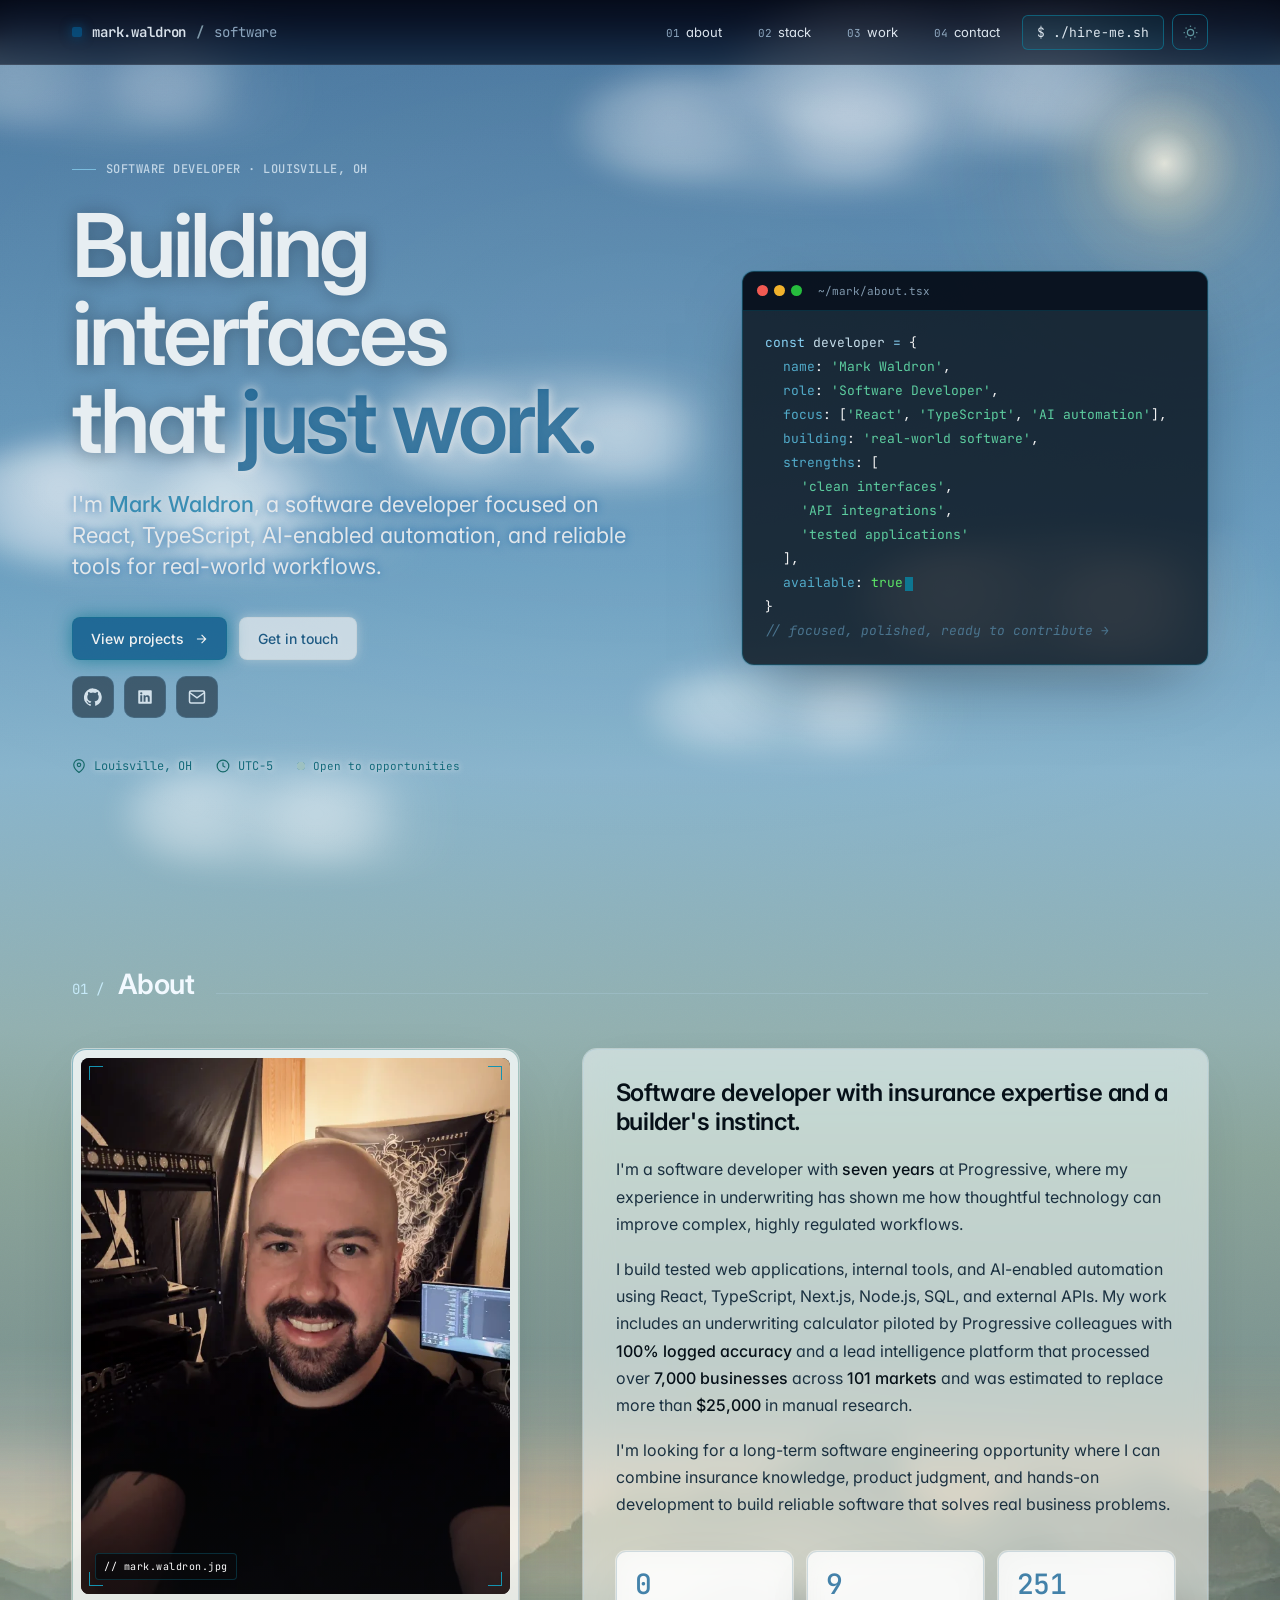
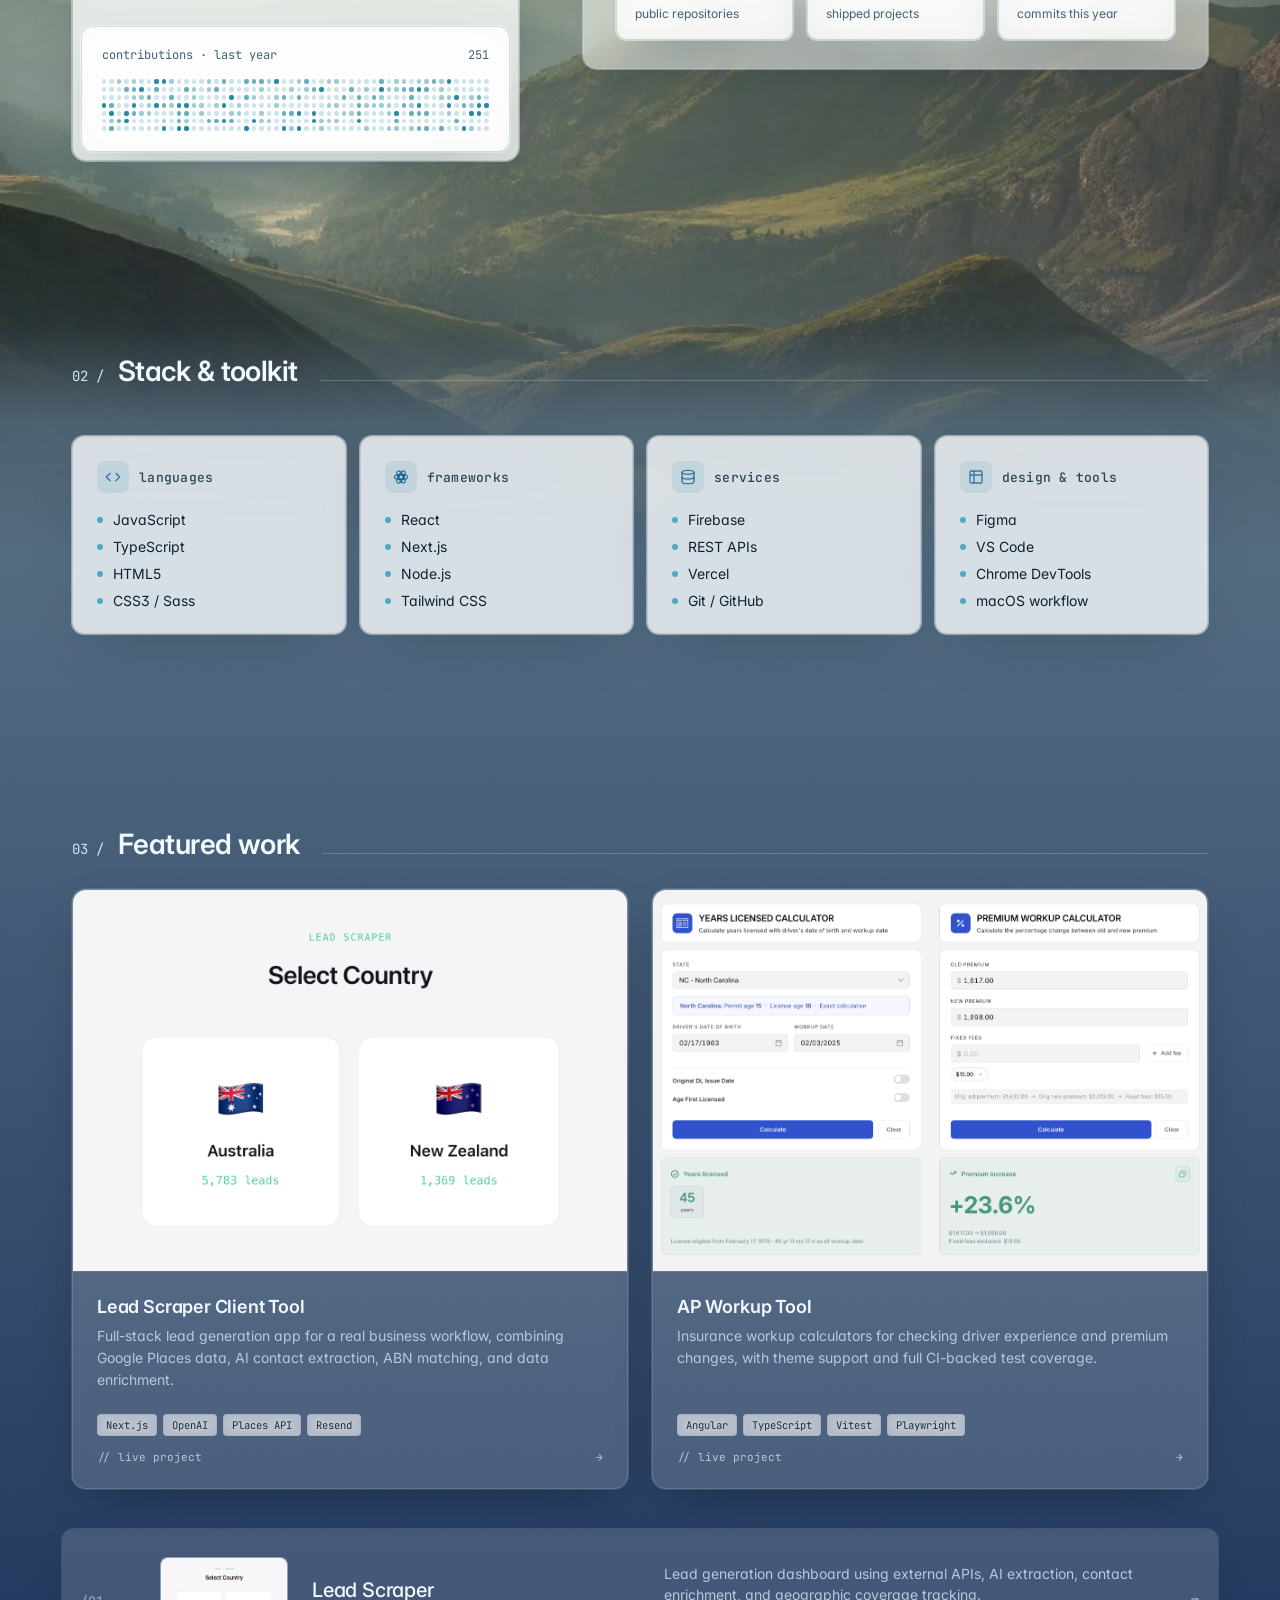
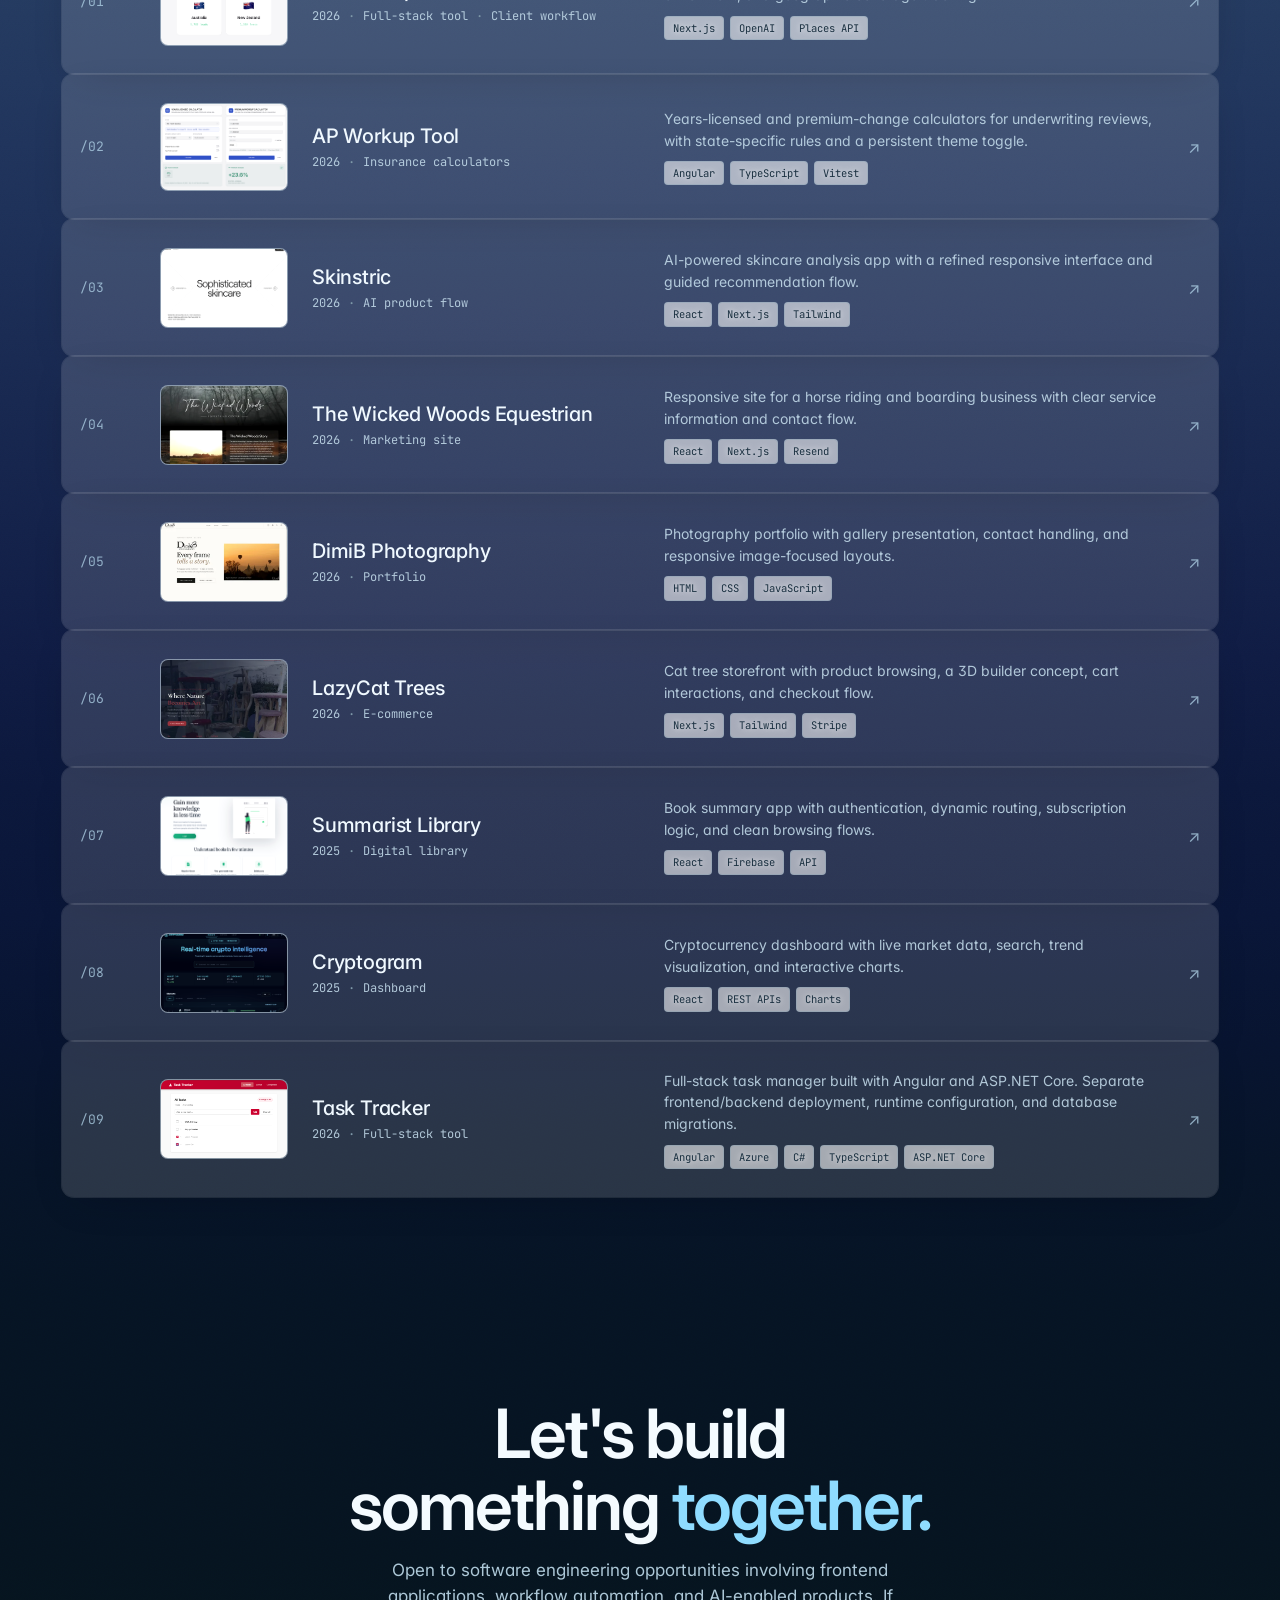
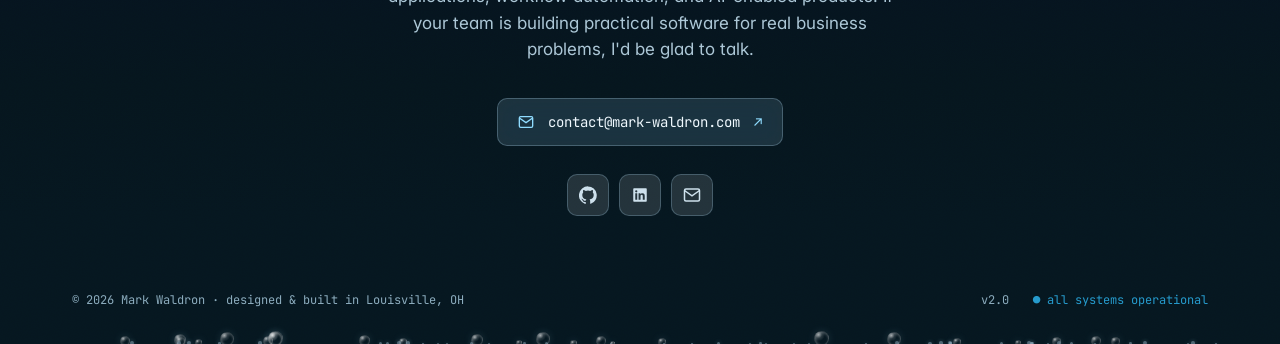
==== commit 71a6dfcc: "polish about and footer" ====
--- a/index.html
+++ b/index.html
@@ -165,10 +165,10 @@
       </div>
 
       <div class="about-text">
-        <h3>Frontend dev with a builder's instinct.</h3>
-        <p>I started my coding journey in <b>August 2025</b> through Frontend Simplified, where I built a strong foundation in HTML, CSS, JavaScript, and React. Since then I've shipped multiple projects focused on real-world functionality and clean UI design.</p>
-        <p>I enjoy building <b>interactive, user-friendly interfaces</b> and constantly improving my skills through hands-on projects. I'm currently deepening my work in advanced React patterns, API integration, async data handling, and accessibility.</p>
-        <p>Looking for opportunities where I can contribute, learn from experienced developers, and grow as a frontend engineer.</p>
+        <h3>Software developer with insurance expertise and a builder's instinct.</h3>
+        <p>I'm a software developer with <b>seven years</b> at Progressive, where my experience in underwriting has shown me how thoughtful technology can improve complex, highly regulated workflows.</p>
+        <p>I build tested web applications, internal tools, and AI-enabled automation using React, TypeScript, Next.js, Node.js, SQL, and external APIs. My work includes an underwriting calculator piloted by Progressive colleagues with <b>100% logged accuracy</b> and a lead intelligence platform that processed over <b>7,000 businesses</b> across <b>101 markets</b> and was estimated to replace more than <b>$25,000</b> in manual research.</p>
+        <p>I'm looking for a long-term software engineering opportunity where I can combine insurance knowledge, product judgment, and hands-on development to build reliable software that solves real business problems.</p>
 
         <div class="about-stats" data-github-user="markwaldron7string">
           <div class="stat" title="Synced from GitHub public repository count"><div class="n" data-github-stat="publicRepos">20</div><div class="l">public repositories</div></div>
@@ -415,7 +415,7 @@
 <section class="contact" id="contact">
   <div class="container">
     <h2>Let's build<br/>something <span class="accent">together.</span></h2>
-    <p>Open to frontend roles, freelance projects, and collaborations involving React or anything UI-focused. Drop me a line - I respond quickly.</p>
+    <p>Open to software engineering opportunities involving frontend applications, workflow automation, and AI-enabled products. If your team is building practical software for real business problems, I'd be glad to talk.</p>
     <a href="mailto:contact@mark-waldron.com" class="contact-card">
       <svg width="16" height="16" viewBox="0 0 24 24" fill="none" stroke="var(--accent)" stroke-width="2"><rect x="2" y="4" width="20" height="16" rx="2"/><path d="M22 6l-10 7L2 6"/></svg>
       <span>contact@mark-waldron.com</span>
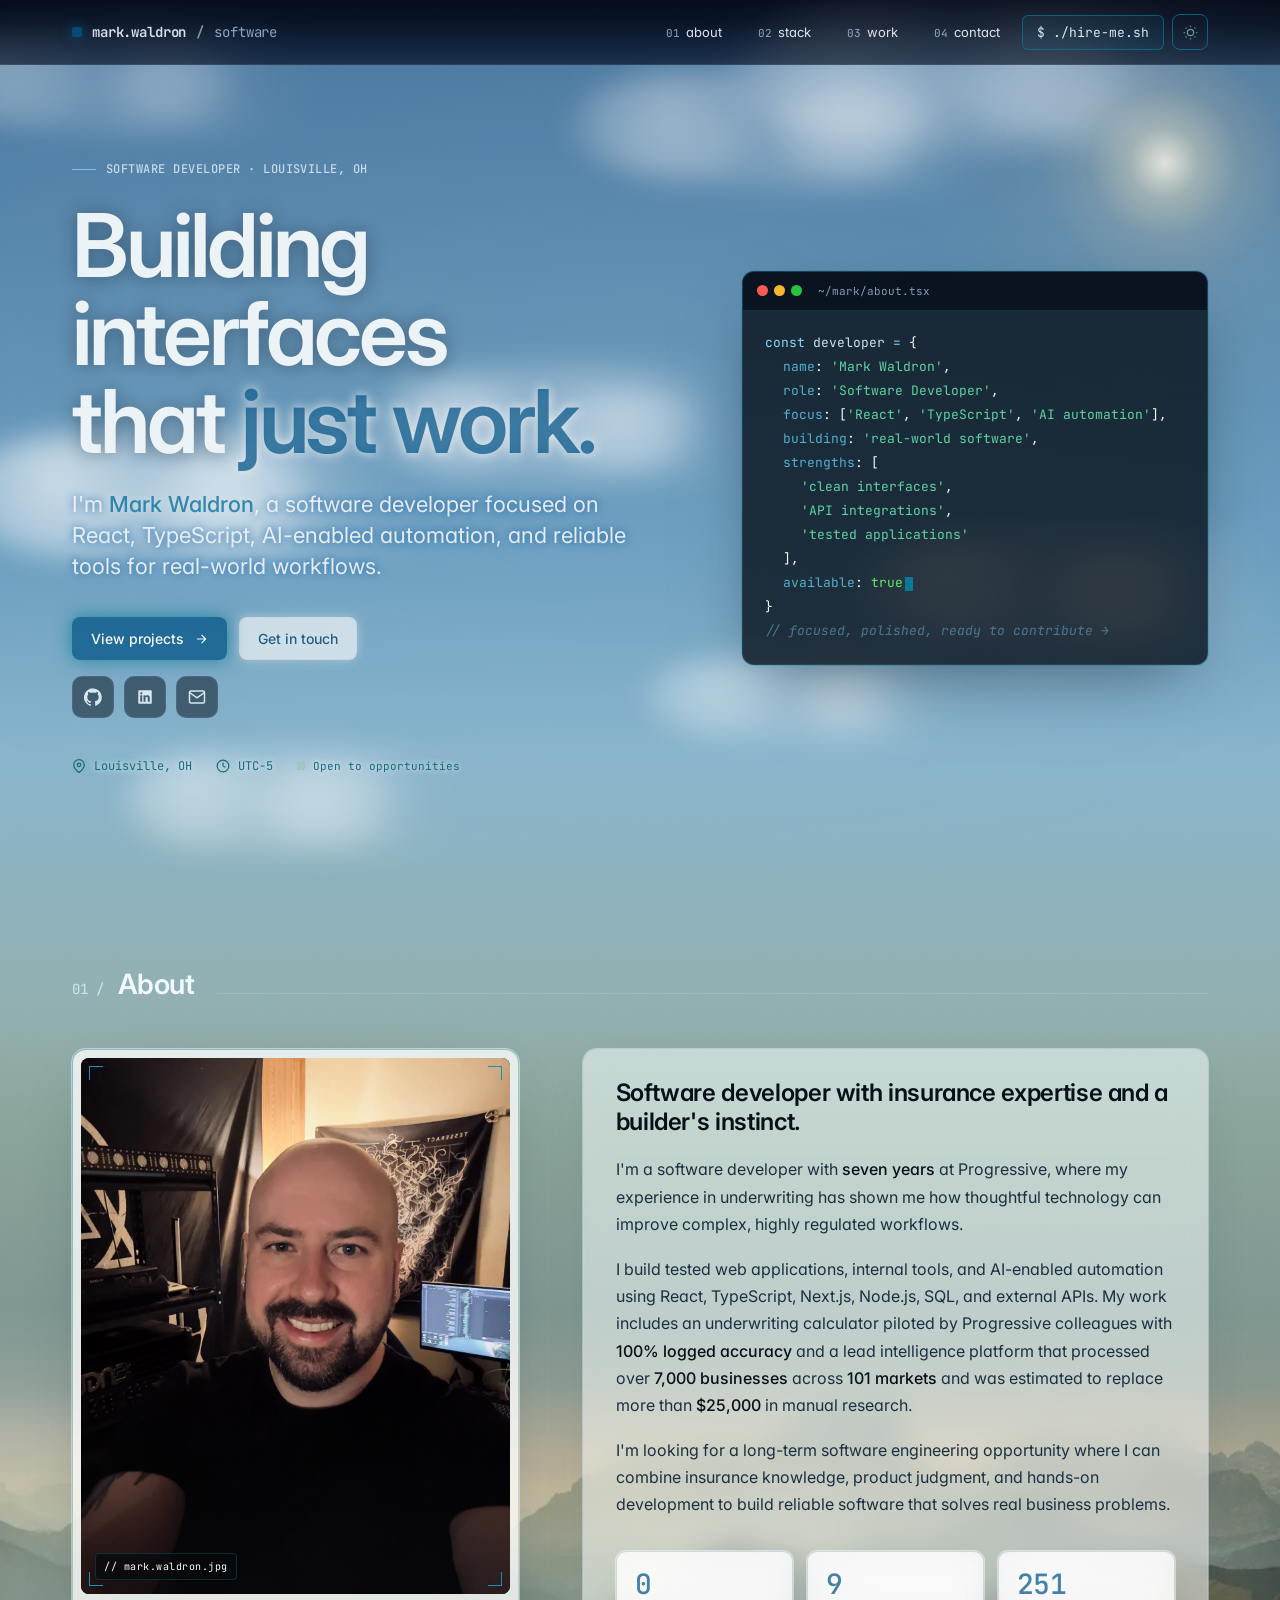
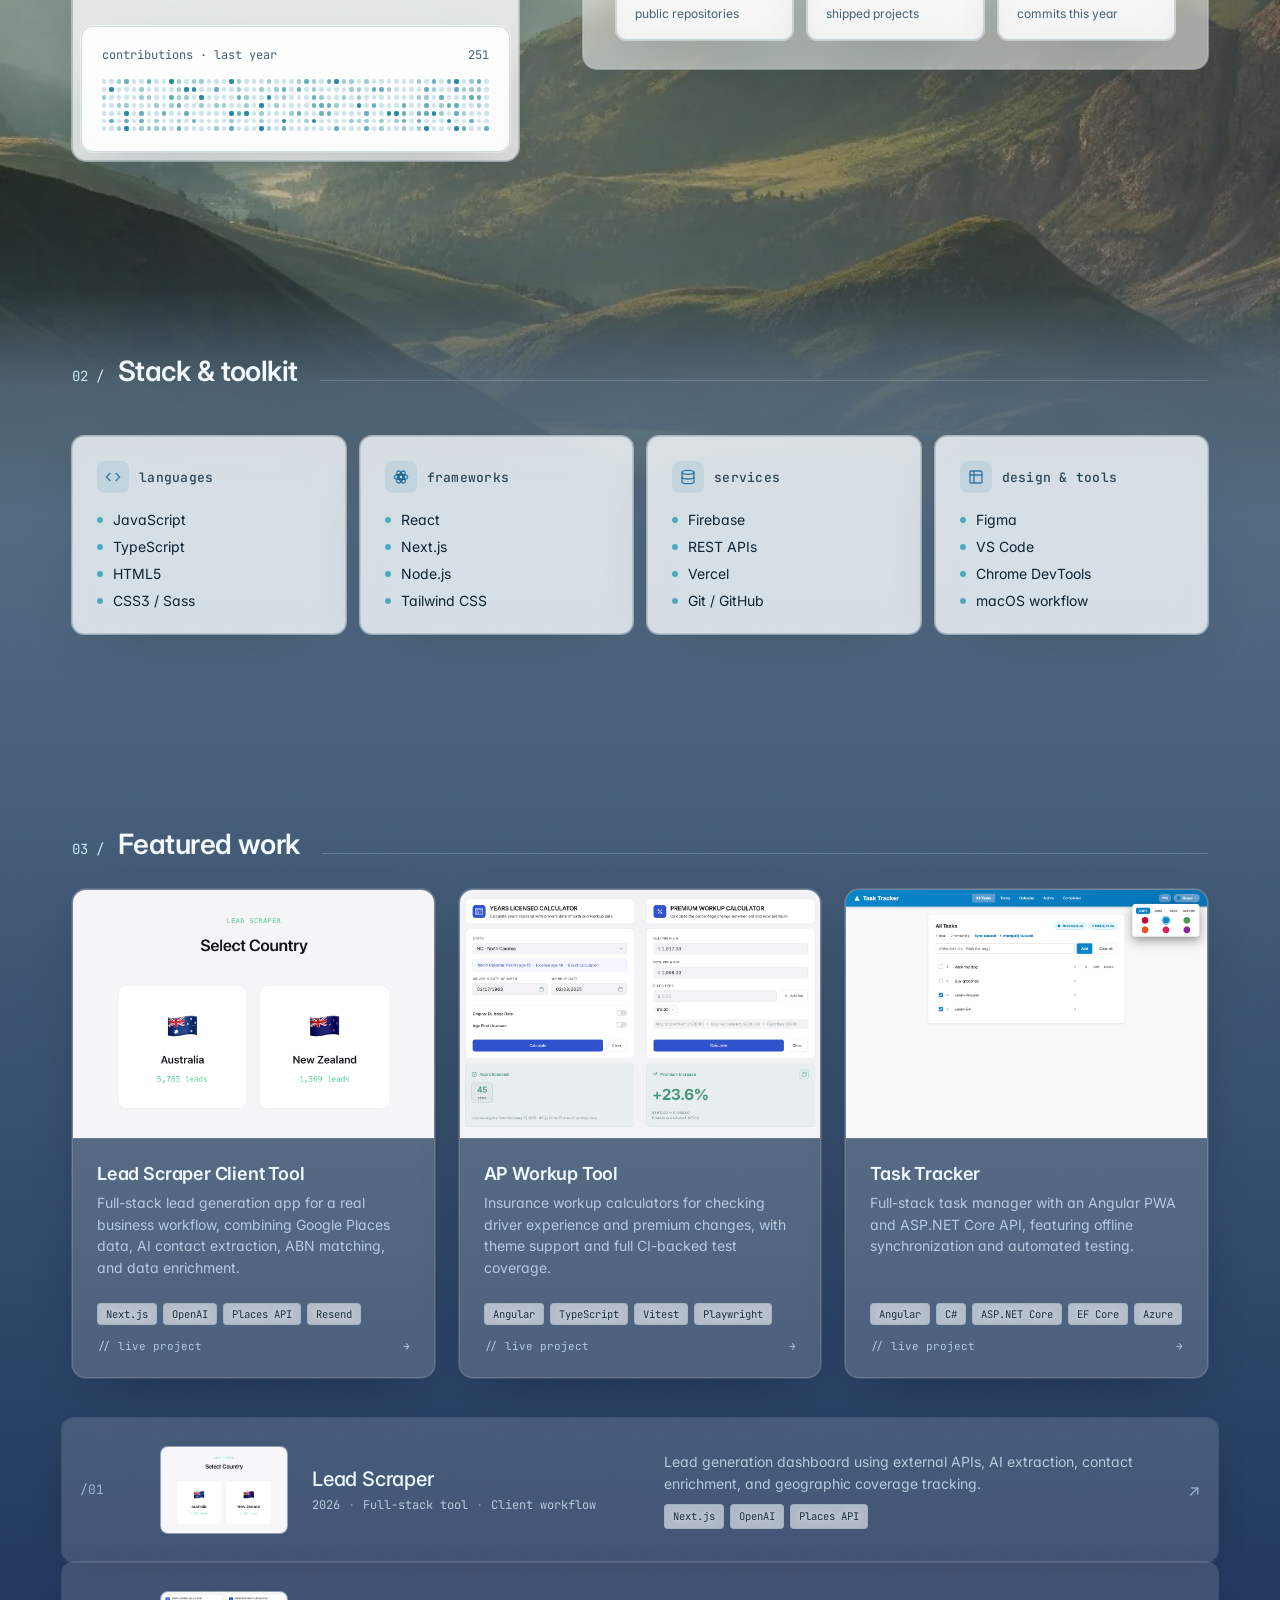
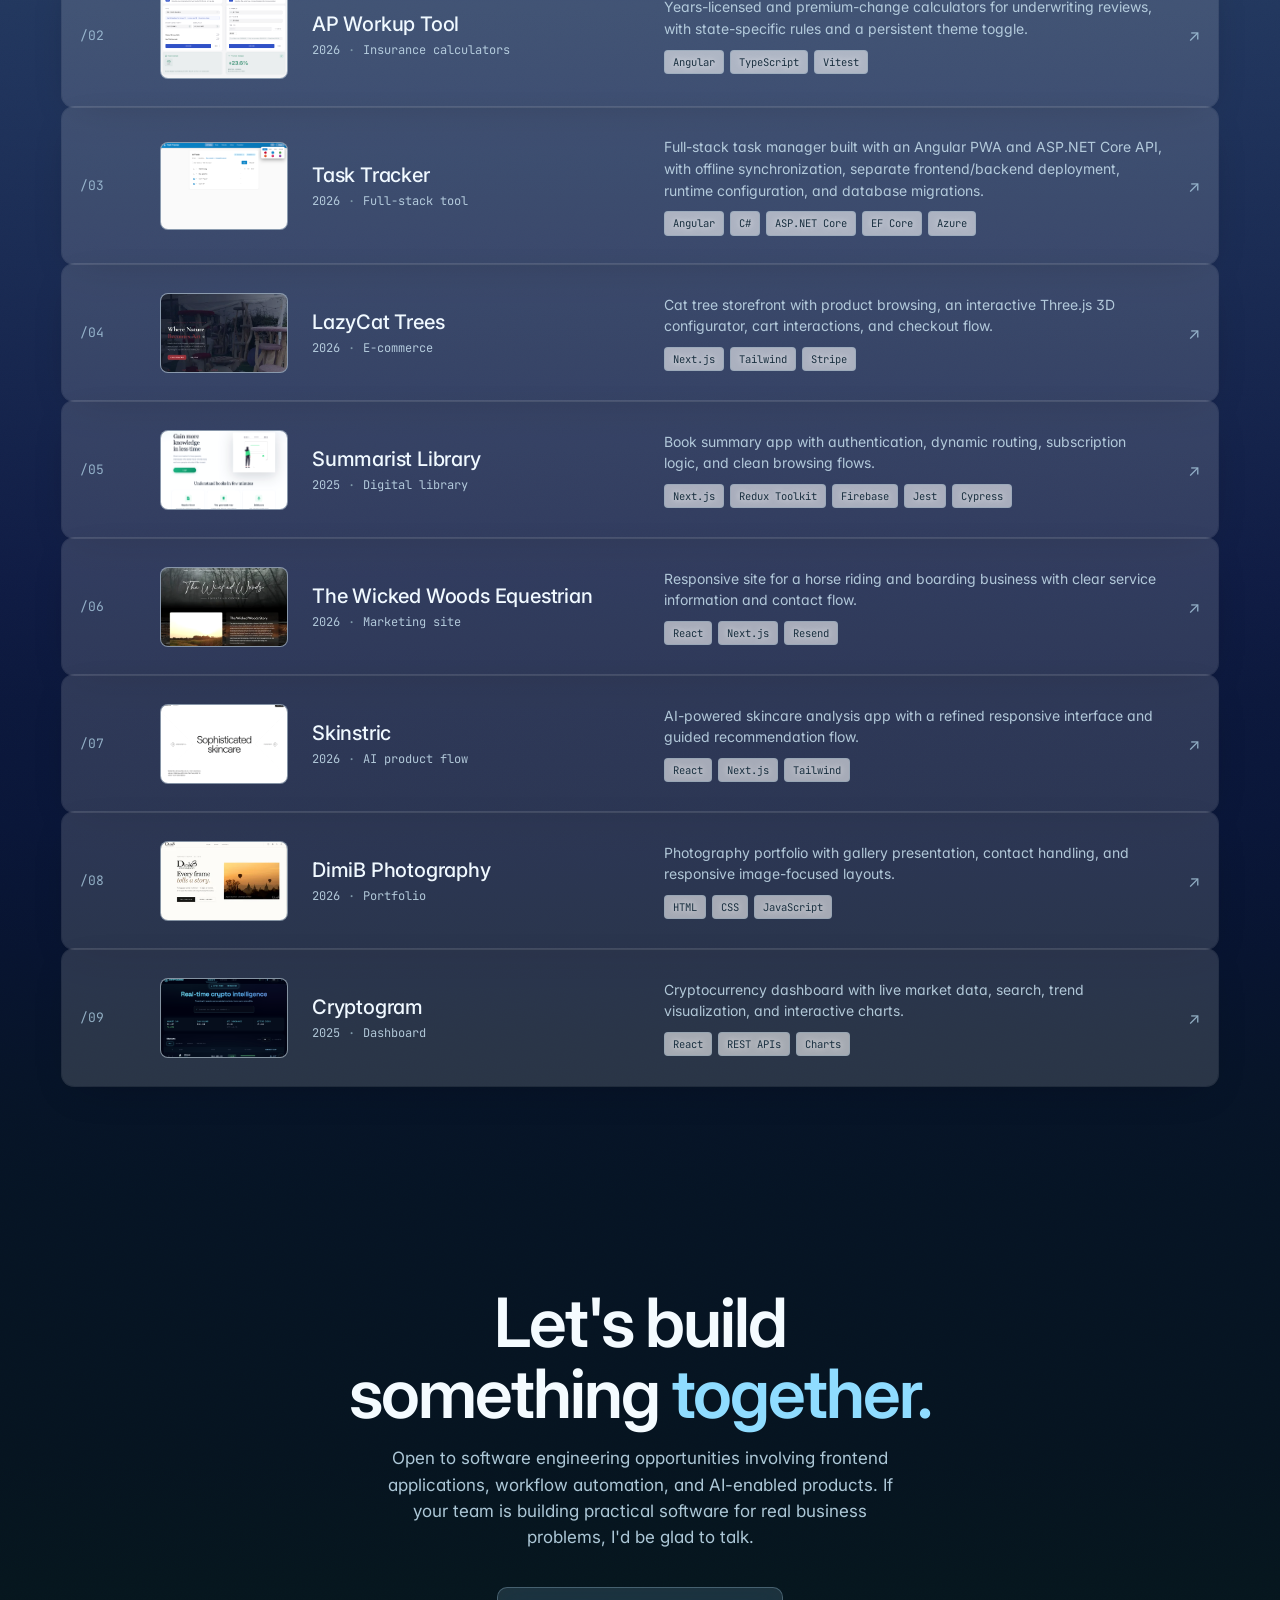
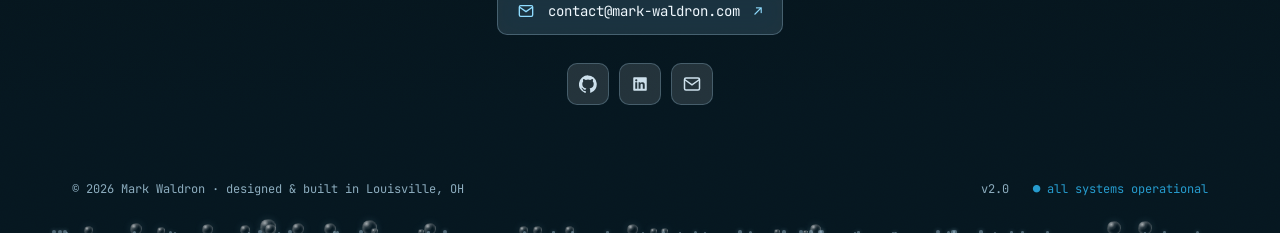
==== commit 5a23eca2: "reorder projects" ====
--- a/index.html
+++ b/index.html
@@ -277,6 +277,20 @@
         </div>
       </a>
 
+      <a class="fp-card" href="https://task-tracker-fullstack-nu.vercel.app/" target="_blank" rel="noopener noreferrer">
+        <div class="fp-preview tall-shot">
+          <img src="assets/tasktracker.png" width="1200" height="827" alt="Task Tracker screenshot" loading="lazy" class="tt-img" />
+        </div>
+        <div class="fp-body">
+          <h3>Task Tracker</h3>
+          <p>Full-stack task manager with an Angular PWA and ASP.NET Core API, featuring offline synchronization and automated testing.</p>
+          <div class="p-tags">
+            <span>Angular</span><span>C#</span><span>ASP.NET Core</span><span>EF Core</span><span>Azure</span>
+          </div>
+          <div class="fp-foot"><span>// live project</span><span>→</span></div>
+        </div>
+      </a>
+
     </div>
 
     <!-- Full project list -->
@@ -310,8 +324,64 @@
         <div class="p-arrow">↗</div>
       </a>
 
+      <a class="project" href="https://task-tracker-fullstack-nu.vercel.app/" target="_blank" rel="noopener noreferrer">
+        <div class="p-num">/03</div>
+        <div class="p-shot tall-shot"><img src="assets/tasktracker.png" width="1200" height="827" alt="Task Tracker screenshot" loading="lazy" class="tt-img" /></div>
+        <div class="p-info">
+          <h3 class="p-title">Task Tracker</h3>
+          <div class="p-meta"><span>2026</span><span>Full-stack tool</span></div>
+        </div>
+        <div class="p-desc">
+          Full-stack task manager built with an Angular PWA and ASP.NET Core API, with offline synchronization, separate frontend/backend deployment, runtime configuration, and database migrations.
+          <div class="p-tags"><span>Angular</span><span>C#</span><span>ASP.NET Core</span><span>EF Core</span><span>Azure</span></div>
+        </div>
+        <div class="p-arrow">↗</div>
+      </a>
+
+      <a class="project" href="https://lazycat-trees.vercel.app/" target="_blank" rel="noopener noreferrer">
+        <div class="p-num">/04</div>
+        <div class="p-shot"><img src="assets/LazyCatTrees.webp" width="400" height="287" alt="LazyCat Trees screenshot" loading="lazy" /></div>
+        <div class="p-info">
+          <h3 class="p-title">LazyCat Trees</h3>
+          <div class="p-meta"><span>2026</span><span>E-commerce</span></div>
+        </div>
+        <div class="p-desc">
+          Cat tree storefront with product browsing, an interactive Three.js 3D configurator, cart interactions, and checkout flow.
+          <div class="p-tags"><span>Next.js</span><span>Tailwind</span><span>Stripe</span></div>
+        </div>
+        <div class="p-arrow">↗</div>
+      </a>
+
+      <a class="project" href="https://summarist-mwaldron.vercel.app/" target="_blank" rel="noopener noreferrer">
+        <div class="p-num">/05</div>
+        <div class="p-shot"><img src="assets/summarist.png" width="400" height="229" alt="Summarist screenshot" loading="lazy" /></div>
+        <div class="p-info">
+          <h3 class="p-title">Summarist Library</h3>
+          <div class="p-meta"><span>2025</span><span>Digital library</span></div>
+        </div>
+        <div class="p-desc">
+          Book summary app with authentication, dynamic routing, subscription logic, and clean browsing flows.
+          <div class="p-tags"><span>Next.js</span><span>Redux Toolkit</span><span>Firebase</span><span>Jest</span><span>Cypress</span></div>
+        </div>
+        <div class="p-arrow">↗</div>
+      </a>
+
+      <a class="project" href="https://www.thewickedwoodsec.com/" target="_blank" rel="noopener noreferrer">
+        <div class="p-num">/06</div>
+        <div class="p-shot"><img src="assets/WickedWoods.webp" width="400" height="237" alt="The Wicked Woods Equestrian screenshot" loading="lazy" /></div>
+        <div class="p-info">
+          <h3 class="p-title">The Wicked Woods Equestrian</h3>
+          <div class="p-meta"><span>2026</span><span>Marketing site</span></div>
+        </div>
+        <div class="p-desc">
+          Responsive site for a horse riding and boarding business with clear service information and contact flow.
+          <div class="p-tags"><span>React</span><span>Next.js</span><span>Resend</span></div>
+        </div>
+        <div class="p-arrow">↗</div>
+      </a>
+
       <a class="project" href="https://skinstric-app-tau.vercel.app/" target="_blank" rel="noopener noreferrer">
-        <div class="p-num">/03</div>
+        <div class="p-num">/07</div>
         <div class="p-shot"><img src="assets/skinstric.webp" width="1200" height="790" alt="Skinstric screenshot" loading="lazy" /></div>
         <div class="p-info">
           <h3 class="p-title">Skinstric</h3>
@@ -324,22 +394,8 @@
         <div class="p-arrow">↗</div>
       </a>
 
-      <a class="project" href="https://www.thewickedwoodsec.com/" target="_blank" rel="noopener noreferrer">
-        <div class="p-num">/04</div>
-        <div class="p-shot"><img src="assets/WickedWoods.webp" width="400" height="237" alt="The Wicked Woods Equestrian screenshot" loading="lazy" /></div>
-        <div class="p-info">
-          <h3 class="p-title">The Wicked Woods Equestrian</h3>
-          <div class="p-meta"><span>2026</span><span>Marketing site</span></div>
-        </div>
-        <div class="p-desc">
-          Responsive site for a horse riding and boarding business with clear service information and contact flow.
-          <div class="p-tags"><span>React</span><span>Next.js</span><span>Resend</span></div>
-        </div>
-        <div class="p-arrow">↗</div>
-      </a>
-
       <a class="project" href="https://www.dimibphoto.com/" target="_blank" rel="noopener noreferrer">
-        <div class="p-num">/05</div>
+        <div class="p-num">/08</div>
         <div class="p-shot"><img src="assets/dimibphoto.webp" width="400" height="252" alt="DimiB Photography screenshot" loading="lazy" /></div>
         <div class="p-info">
           <h3 class="p-title">DimiB Photography</h3>
@@ -352,36 +408,8 @@
         <div class="p-arrow">↗</div>
       </a>
 
-      <a class="project" href="https://lazycat-trees.vercel.app/" target="_blank" rel="noopener noreferrer">
-        <div class="p-num">/06</div>
-        <div class="p-shot"><img src="assets/LazyCatTrees.webp" width="400" height="287" alt="LazyCat Trees screenshot" loading="lazy" /></div>
-        <div class="p-info">
-          <h3 class="p-title">LazyCat Trees</h3>
-          <div class="p-meta"><span>2026</span><span>E-commerce</span></div>
-        </div>
-        <div class="p-desc">
-          Cat tree storefront with product browsing, a 3D builder concept, cart interactions, and checkout flow.
-          <div class="p-tags"><span>Next.js</span><span>Tailwind</span><span>Stripe</span></div>
-        </div>
-        <div class="p-arrow">↗</div>
-      </a>
-
-      <a class="project" href="https://summarist-mwaldron.vercel.app/" target="_blank" rel="noopener noreferrer">
-        <div class="p-num">/07</div>
-        <div class="p-shot"><img src="assets/summarist.png" width="400" height="229" alt="Summarist screenshot" loading="lazy" /></div>
-        <div class="p-info">
-          <h3 class="p-title">Summarist Library</h3>
-          <div class="p-meta"><span>2025</span><span>Digital library</span></div>
-        </div>
-        <div class="p-desc">
-          Book summary app with authentication, dynamic routing, subscription logic, and clean browsing flows.
-          <div class="p-tags"><span>React</span><span>Firebase</span><span>API</span></div>
-        </div>
-        <div class="p-arrow">↗</div>
-      </a>
-
       <a class="project" href="https://cryptogram-six.vercel.app/" target="_blank" rel="noopener noreferrer">
-        <div class="p-num">/08</div>
+        <div class="p-num">/09</div>
         <div class="p-shot"><img src="assets/cryptogram.png" width="400" height="364" alt="Cryptogram screenshot" loading="lazy" /></div>
         <div class="p-info">
           <h3 class="p-title">Cryptogram</h3>
@@ -390,20 +418,6 @@
         <div class="p-desc">
           Cryptocurrency dashboard with live market data, search, trend visualization, and interactive charts.
           <div class="p-tags"><span>React</span><span>REST APIs</span><span>Charts</span></div>
-        </div>
-        <div class="p-arrow">↗</div>
-      </a>
-
-      <a class="project" href="https://task-tracker-fullstack-nu.vercel.app/" target="_blank" rel="noopener noreferrer">
-        <div class="p-num">/09</div>
-        <div class="p-shot"><img src="assets/tasktracker.png" width="400" height="256" alt="Task Tracker screenshot" loading="lazy" /></div>
-        <div class="p-info">
-          <h3 class="p-title">Task Tracker</h3>
-          <div class="p-meta"><span>2026</span><span>Full-stack tool</span></div>
-        </div>
-        <div class="p-desc">
-          Full-stack task manager built with Angular and ASP.NET Core. Separate frontend/backend deployment, runtime configuration, and database migrations.
-          <div class="p-tags"><span>Angular</span><span>Azure</span><span>C#</span><span>TypeScript</span><span>ASP.NET Core</span></div>
         </div>
         <div class="p-arrow">↗</div>
       </a>
--- a/styles.css
+++ b/styles.css
@@ -246,7 +246,7 @@
   /* Featured project showcase */
   .featured{padding:80px 0;border-top:1px solid var(--line)}
   .featured .section-head{margin-bottom:28px}
-  .featured-grid{display:grid;grid-template-columns:1fr 1fr;gap:24px;margin-bottom:40px}
+  .featured-grid{display:grid;grid-template-columns:repeat(3,1fr);gap:24px;margin-bottom:40px}
   .fp-card{
     background:var(--panel);border:1px solid var(--line);border-radius:14px;overflow:hidden;
     transition:.2s;display:flex;flex-direction:column;color:inherit;
@@ -657,7 +657,7 @@
     text-shadow:none;
     font-weight:500;
   }
-  [data-theme="light"] .hero .subtitle b{color:rgba(8, 122, 172, 0.736);
+  [data-theme="light"] .hero .subtitle b{color:rgba(11, 119, 165, 0.805);
     text-shadow:rgb(227, 231, 235) 0px 0px 8px;}
   [data-theme="light"] .hero .eyebrow::before{background:rgba(143,220,255,.75)}
   [data-theme="light"] .hero .meta-row,
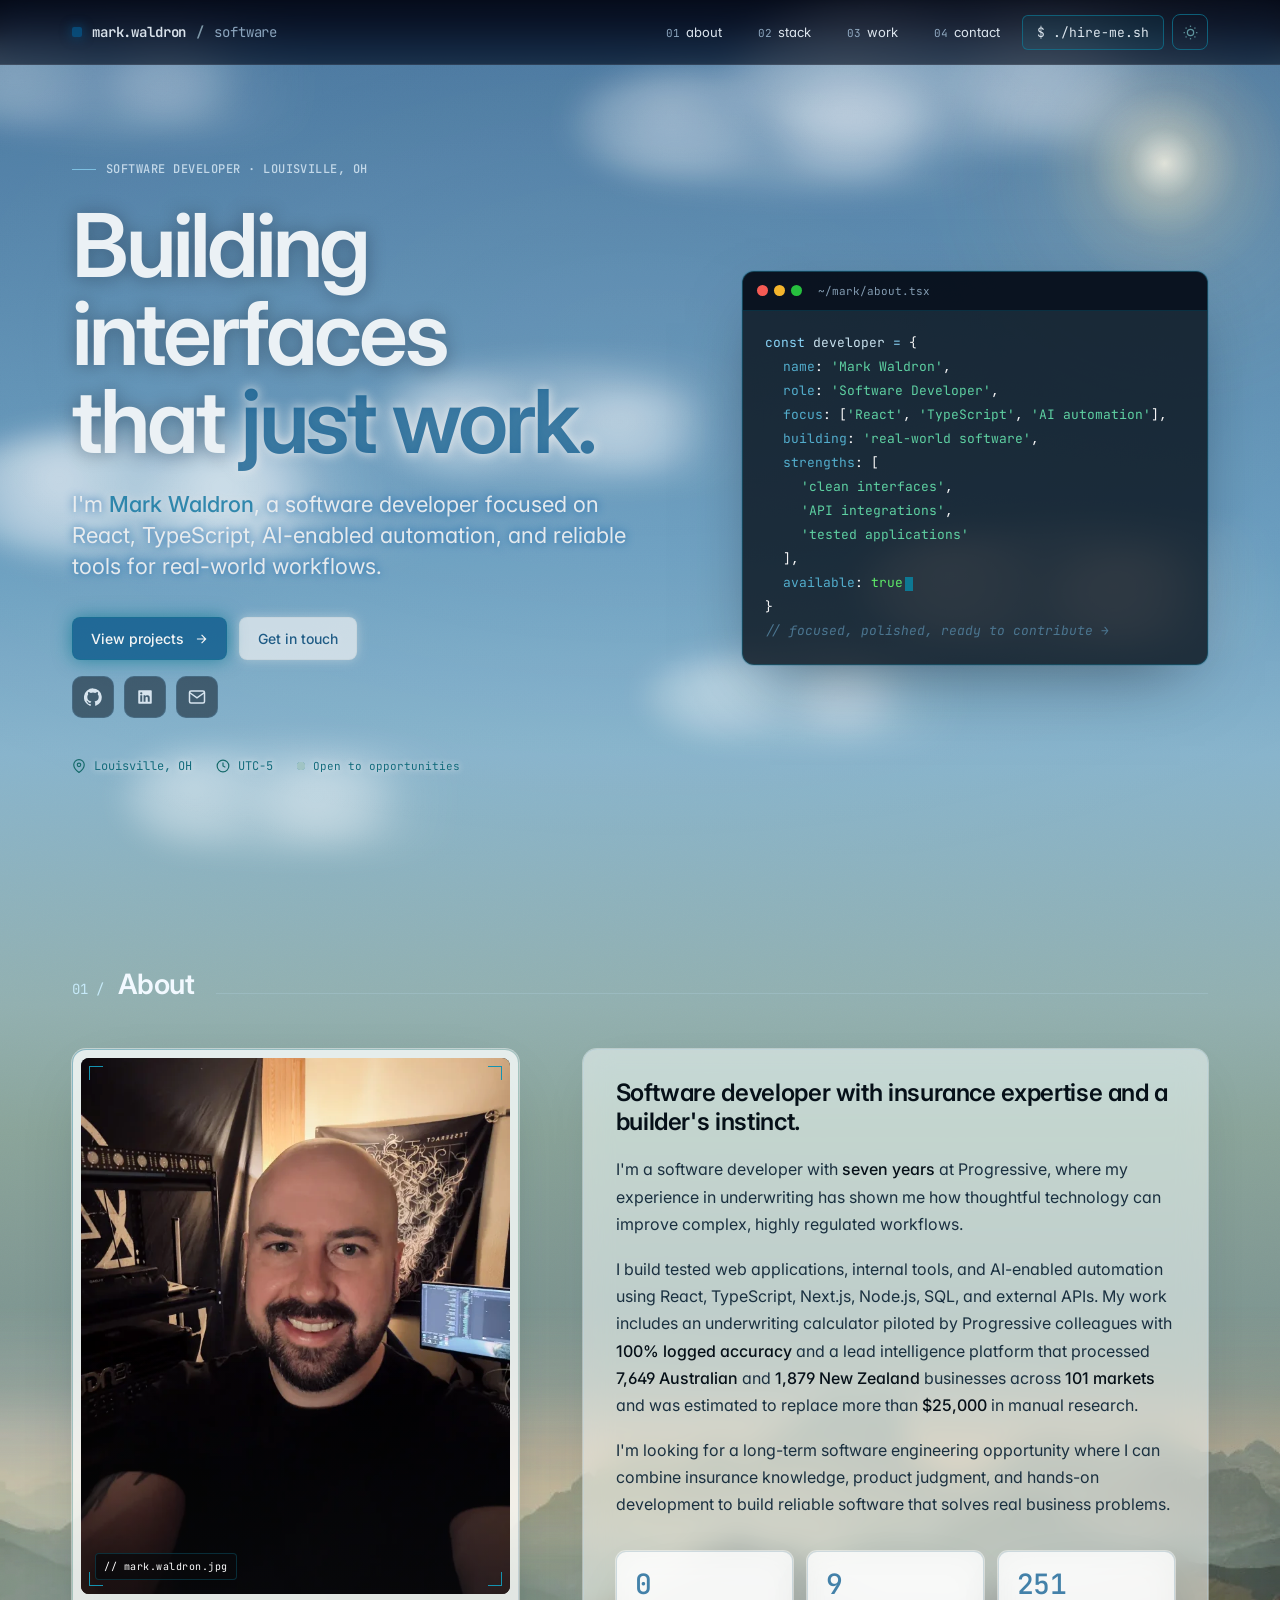
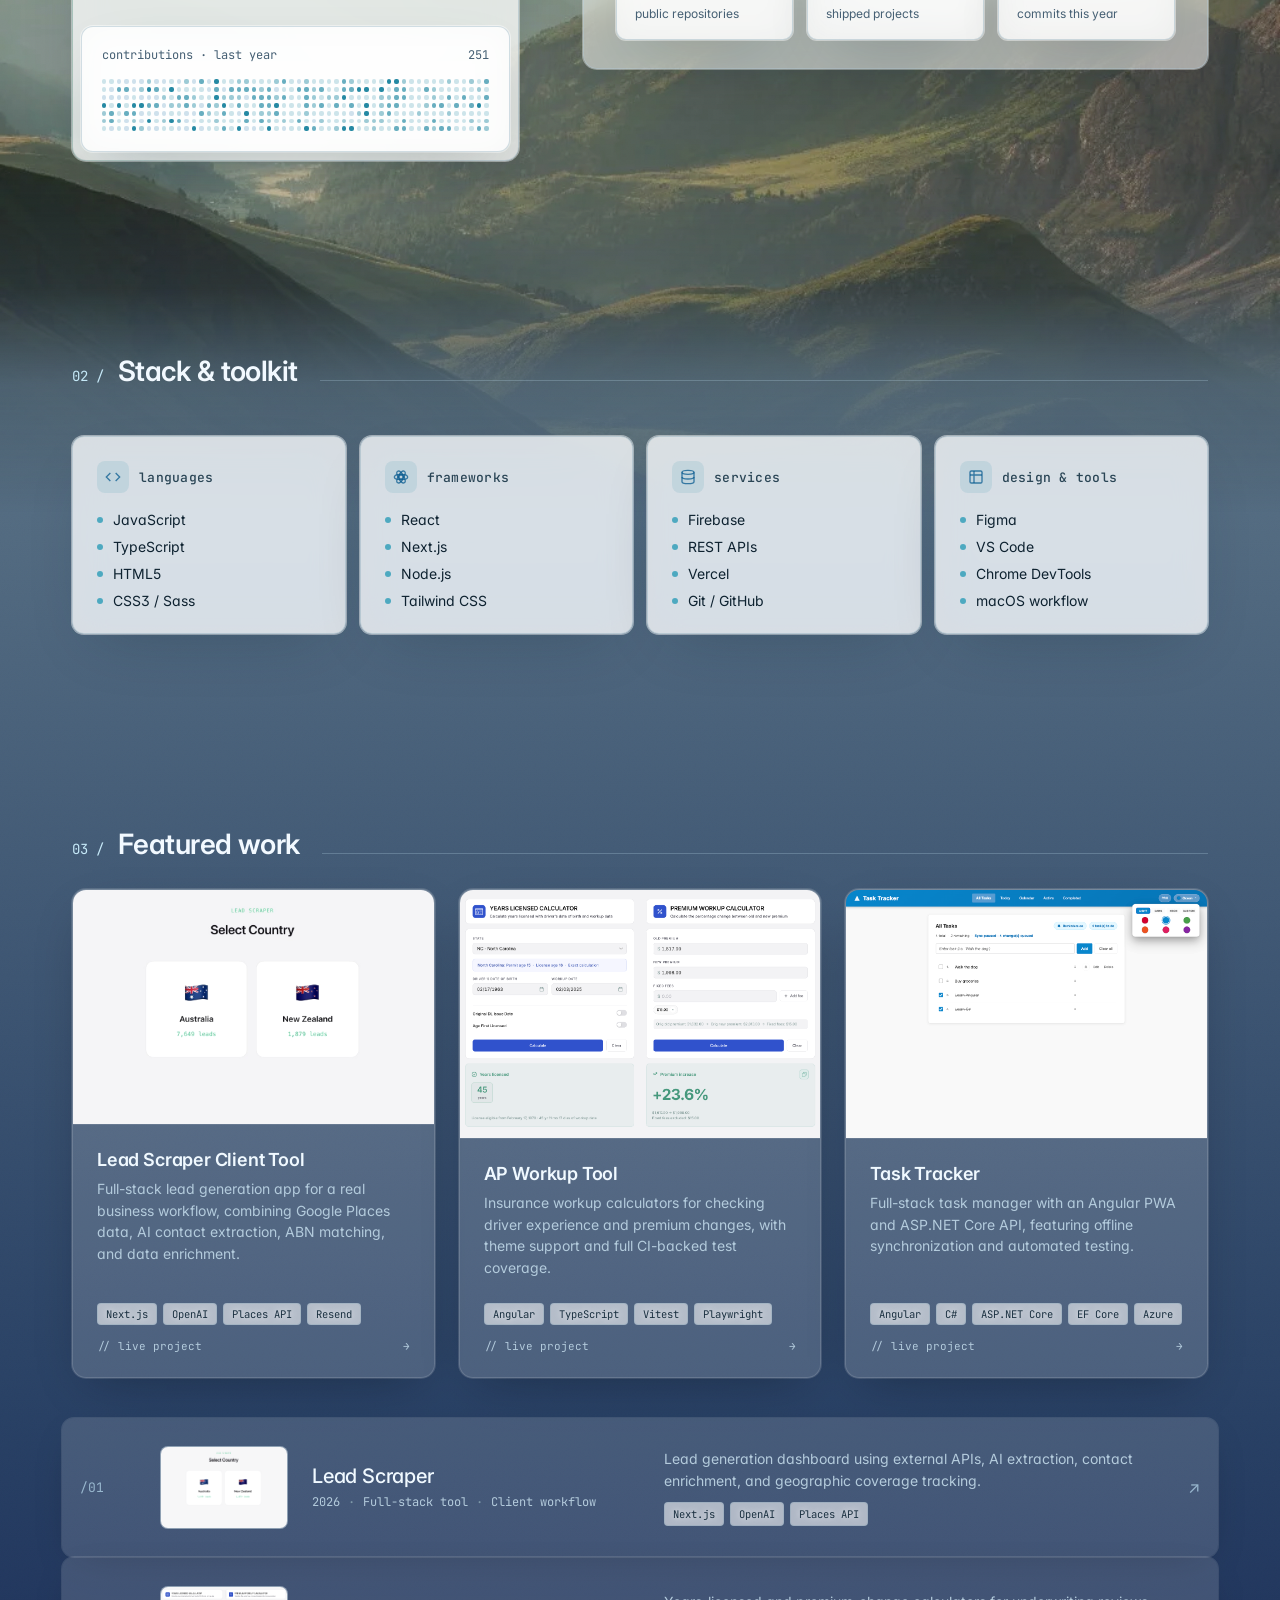
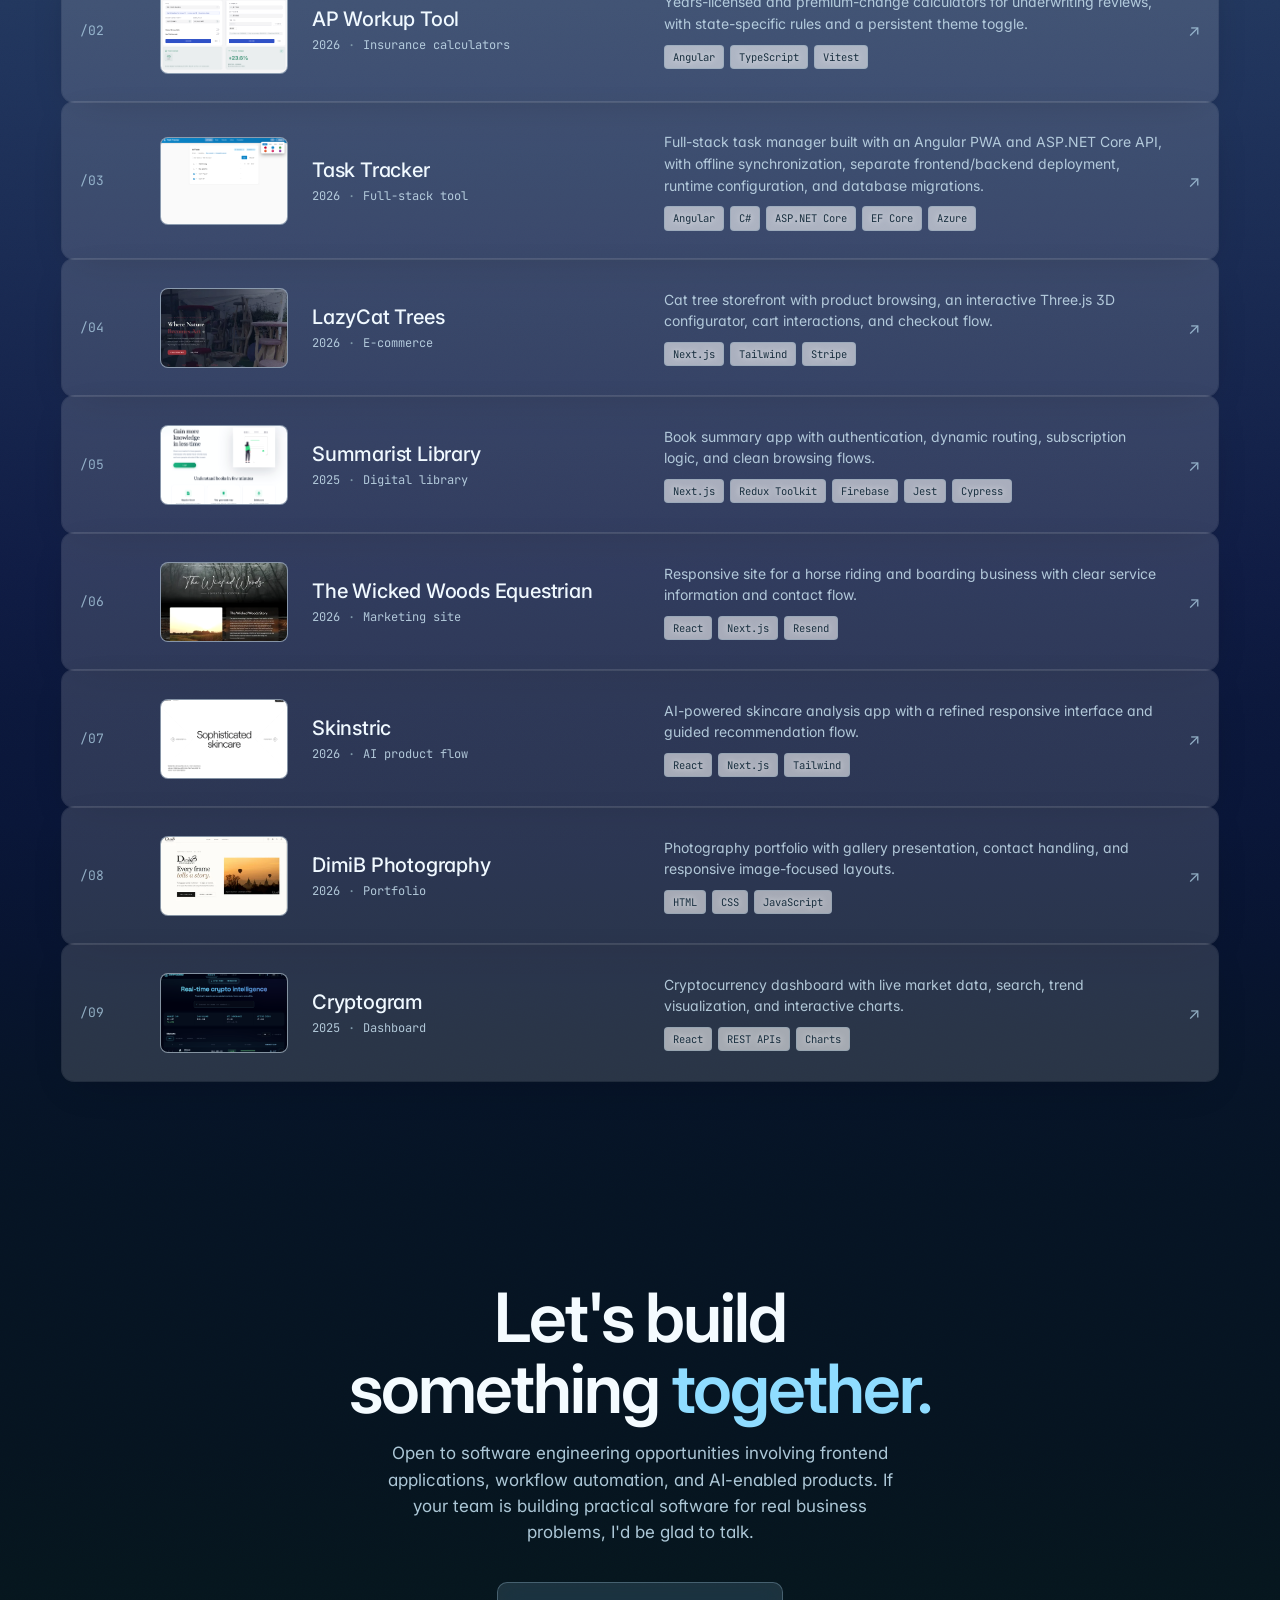
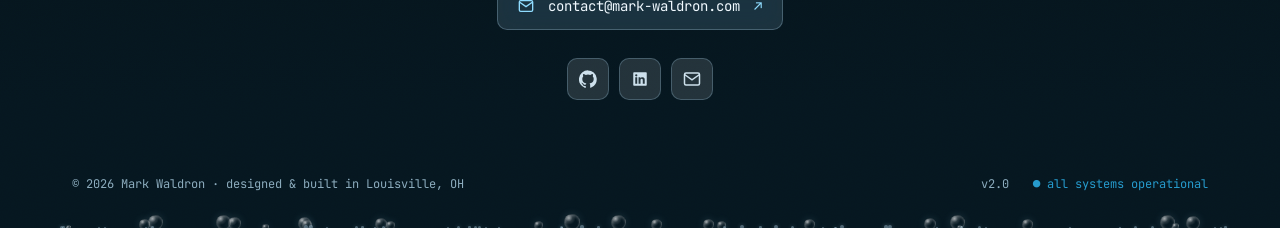
==== commit 5a4ca381: "Update Lead Scraper cards to the current AU and NZ lead counts. Co-authored-by: Cursor <cursoragent@" ====
--- a/index.html
+++ b/index.html
@@ -167,7 +167,7 @@
       <div class="about-text">
         <h3>Software developer with insurance expertise and a builder's instinct.</h3>
         <p>I'm a software developer with <b>seven years</b> at Progressive, where my experience in underwriting has shown me how thoughtful technology can improve complex, highly regulated workflows.</p>
-        <p>I build tested web applications, internal tools, and AI-enabled automation using React, TypeScript, Next.js, Node.js, SQL, and external APIs. My work includes an underwriting calculator piloted by Progressive colleagues with <b>100% logged accuracy</b> and a lead intelligence platform that processed over <b>7,000 businesses</b> across <b>101 markets</b> and was estimated to replace more than <b>$25,000</b> in manual research.</p>
+        <p>I build tested web applications, internal tools, and AI-enabled automation using React, TypeScript, Next.js, Node.js, SQL, and external APIs. My work includes an underwriting calculator piloted by Progressive colleagues with <b>100% logged accuracy</b> and a lead intelligence platform that processed <b>7,649 Australian</b> and <b>1,879 New Zealand</b> businesses across <b>101 markets</b> and was estimated to replace more than <b>$25,000</b> in manual research.</p>
         <p>I'm looking for a long-term software engineering opportunity where I can combine insurance knowledge, product judgment, and hands-on development to build reliable software that solves real business problems.</p>
 
         <div class="about-stats" data-github-user="markwaldron7string">
@@ -250,8 +250,8 @@
     <div class="featured-grid">
 
       <a class="fp-card" href="https://buyersagent-leadscraper.vercel.app/" target="_blank" rel="noopener noreferrer">
-        <div class="fp-preview tall-shot">
-          <img src="assets/leadscraper.png" width="1200" height="827" alt="Lead Scraper dashboard screenshot" loading="lazy" class="ls-img" />
+        <div class="fp-preview ls-shot">
+          <img src="assets/leadscraper.png" width="1024" height="666" alt="Lead Scraper country selector with 7,649 Australian and 1,879 New Zealand leads" loading="lazy" class="ls-img" />
         </div>
         <div class="fp-body">
           <h3>Lead Scraper  Client Tool</h3>
@@ -298,7 +298,7 @@
 
       <a class="project" href="https://buyersagent-leadscraper.vercel.app/" target="_blank" rel="noopener noreferrer">
         <div class="p-num">/01</div>
-        <div class="p-shot tall-shot"><img src="assets/leadscraper.png" width="1200" height="827" alt="Lead Scraper screenshot" loading="lazy" class="ls-img" /></div>
+        <div class="p-shot ls-shot"><img src="assets/leadscraper.png" width="1024" height="666" alt="Lead Scraper country selector with 7,649 Australian and 1,879 New Zealand leads" loading="lazy" class="ls-img" /></div>
         <div class="p-info">
           <h3 class="p-title">Lead Scraper</h3>
           <div class="p-meta"><span>2026</span><span>Full-stack tool</span><span>Client workflow</span></div>
--- a/styles.css
+++ b/styles.css
@@ -230,8 +230,7 @@
   .p-shot{aspect-ratio:16/10;border:1px solid var(--line);border-radius:8px;overflow:hidden;background:var(--bg-2)}
   .p-shot img{width:100%;height:100%;display:block;object-fit:cover;filter:saturate(.88) contrast(1.04);transition:.2s}
   .p-shot.tall-shot,.fp-preview.tall-shot{aspect-ratio:2454/1692}
-  .p-shot img.ls-img,.fp-preview img.ls-img{transform:scale(2) translateY(19%)}
-  .project:hover .p-shot img.ls-img{transform:scale(2.06) translateY(19%)}
+  .p-shot.ls-shot,.fp-preview.ls-shot{aspect-ratio:1024/666}
   .p-info h3{font-size:20px;font-weight:500;margin:0 0 6px;letter-spacing:-.01em;transition:.2s}
   .p-info .p-meta{font-family:'JetBrains Mono',monospace;font-size:12px;color:var(--muted)}
   .p-info .p-meta span+span::before{content:"·";margin:0 8px;color:var(--dim)}
@@ -256,7 +255,6 @@
   .fp-preview{aspect-ratio:16/10;background:var(--bg-2);border-bottom:1px solid var(--line);position:relative;overflow:hidden;display:flex;align-items:center;justify-content:center}
   .fp-preview img{width:100%;height:100%;display:block;object-fit:cover;filter:saturate(.92) contrast(1.03);transition:.25s}
   .fp-card:hover .fp-preview img{transform:scale(1.025);filter:none}
-  .fp-card:hover .fp-preview img.ls-img{transform:scale(2.04) translateY(19%)}
   .fp-body{padding:24px;display:flex;flex-direction:column;flex:1}
   .fp-body h3{margin:0 0 8px;font-size:18px;font-weight:600;letter-spacing:-.01em;transition:.2s}
   .fp-body p{margin:0 0 14px;color:var(--muted);font-size:14px;line-height:1.55;flex:1}
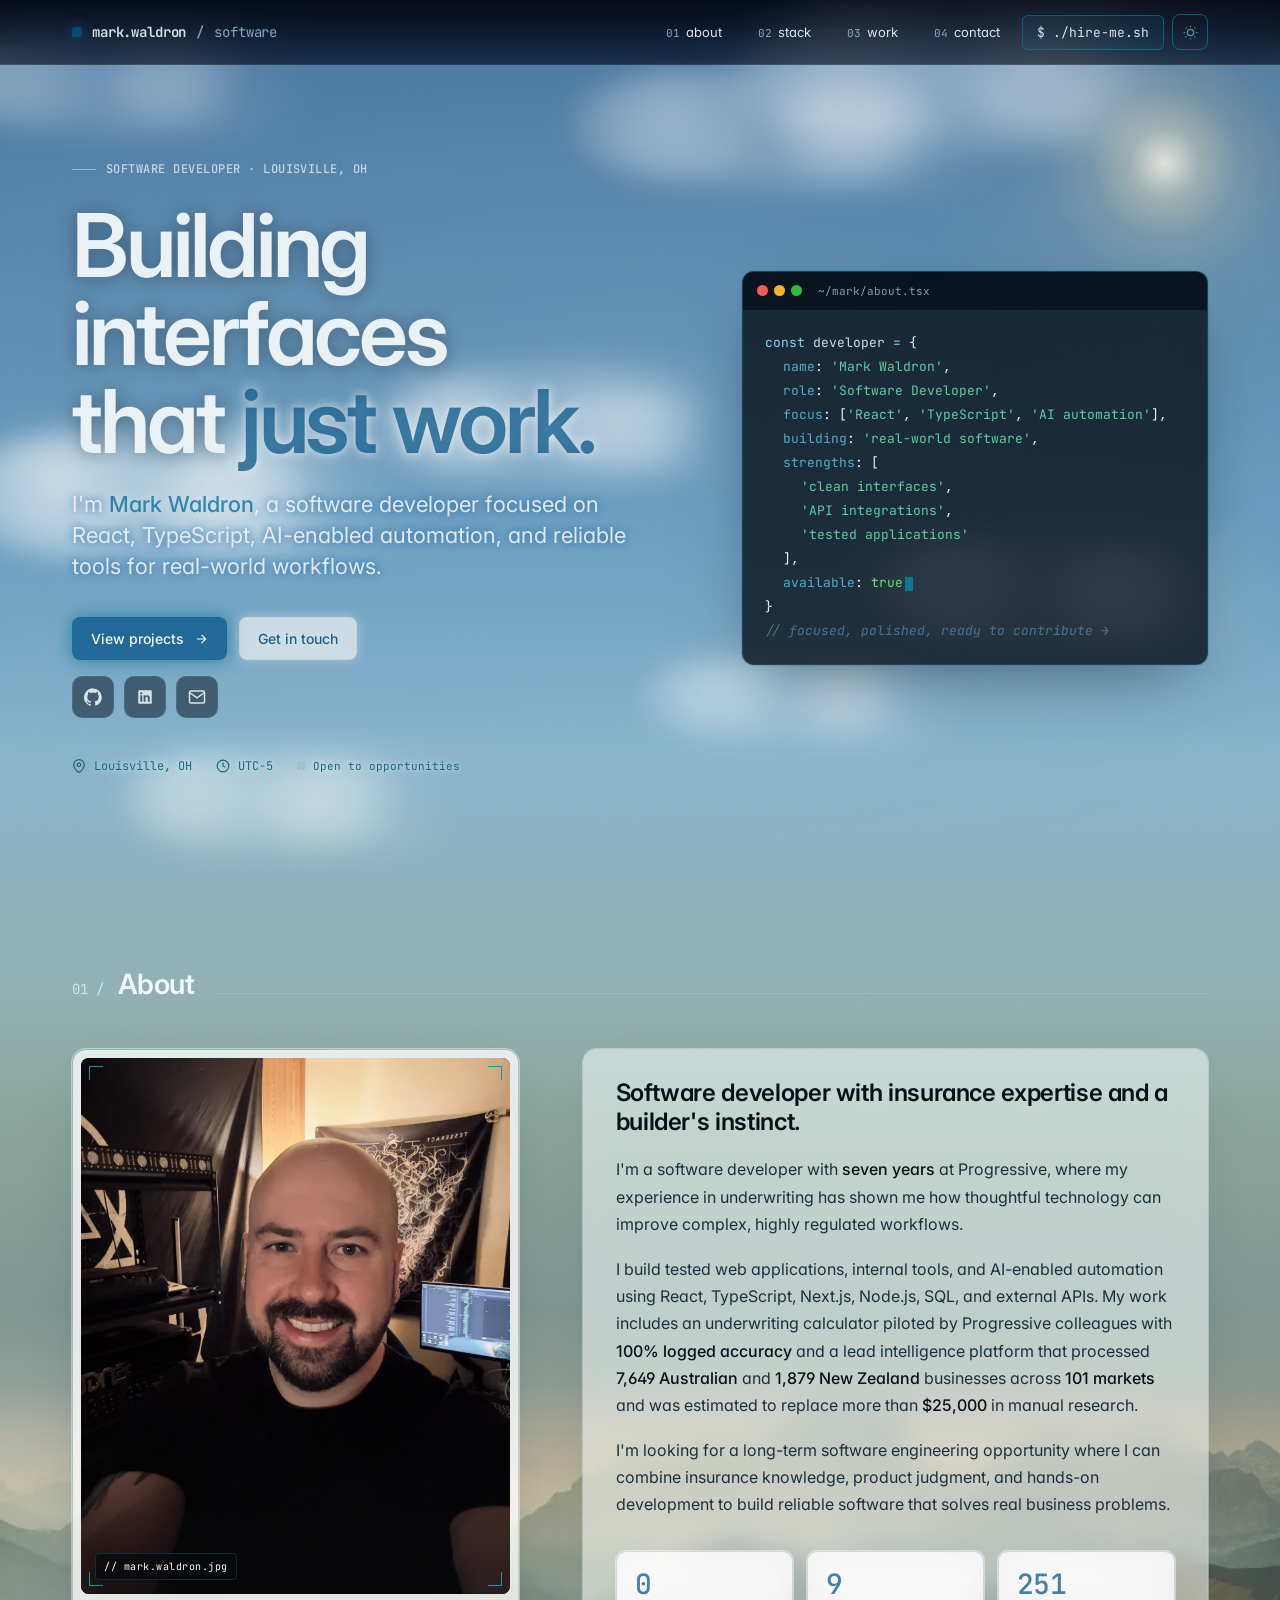
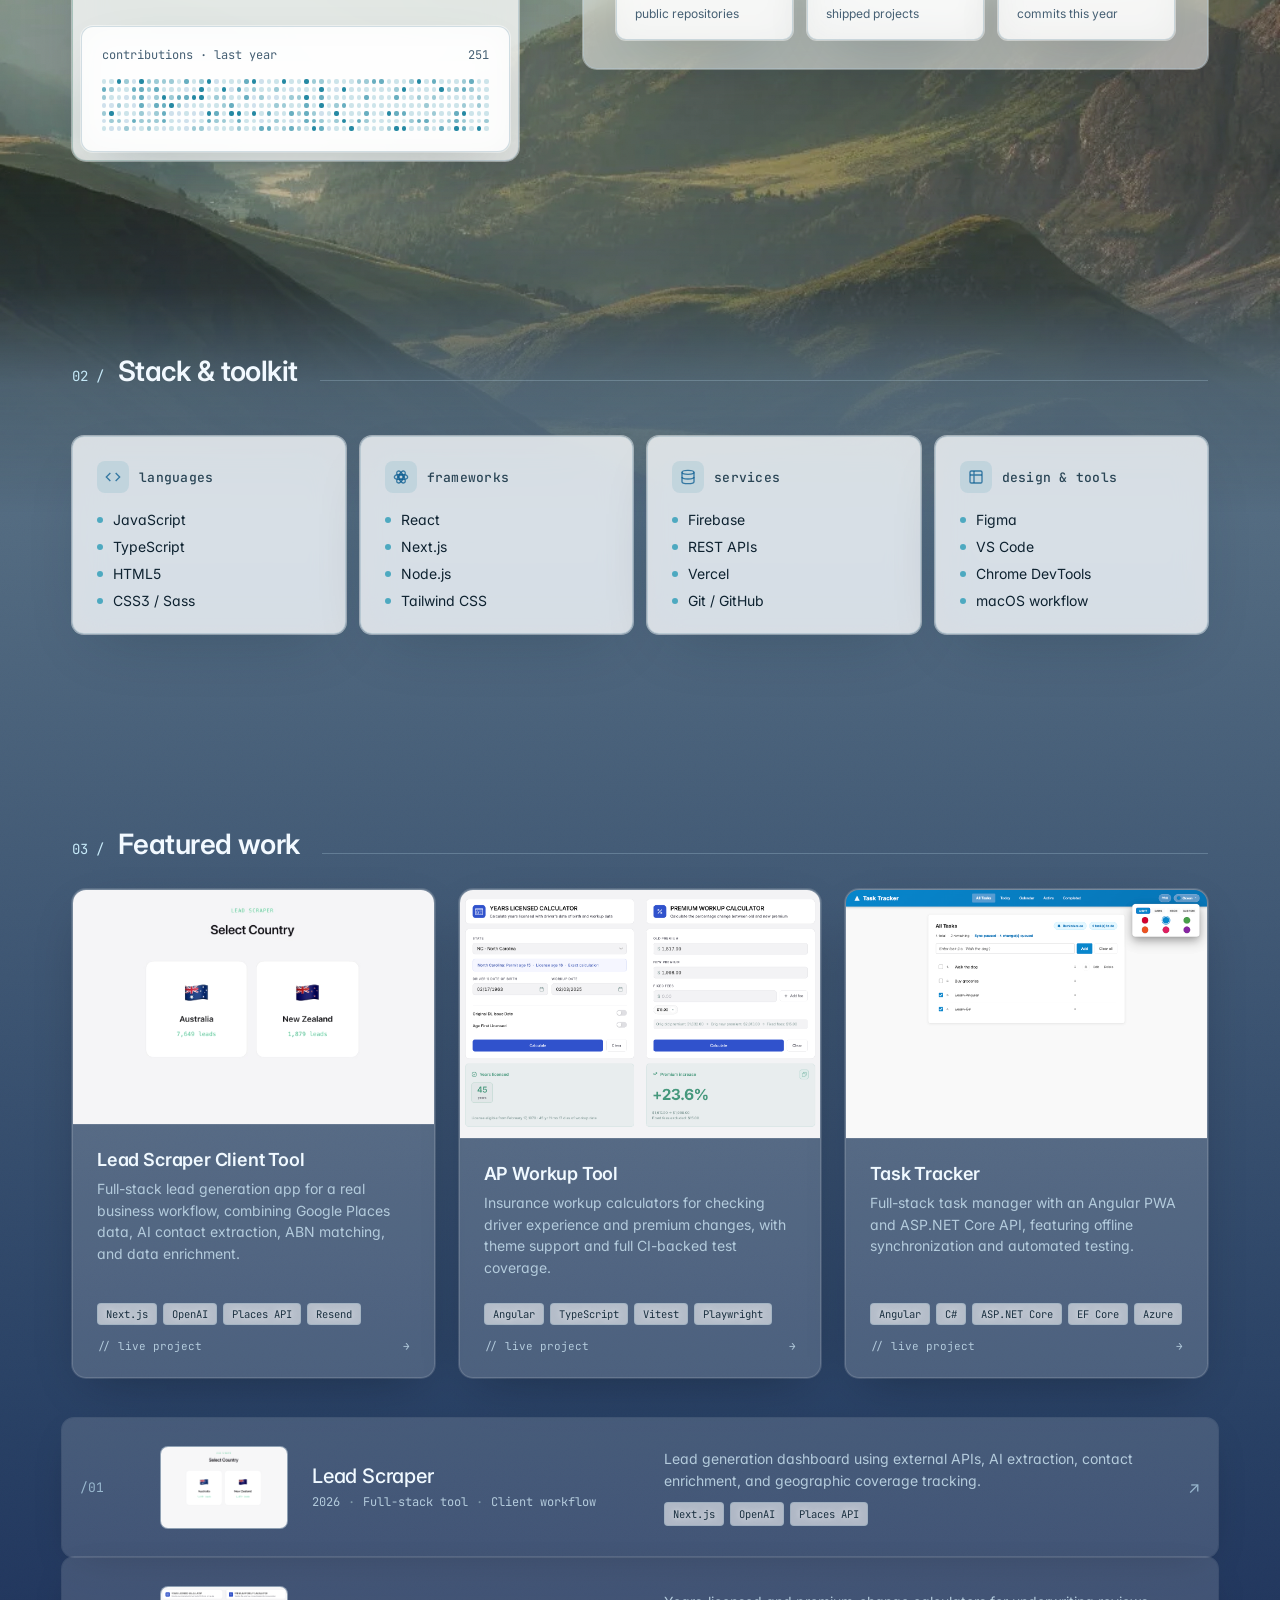
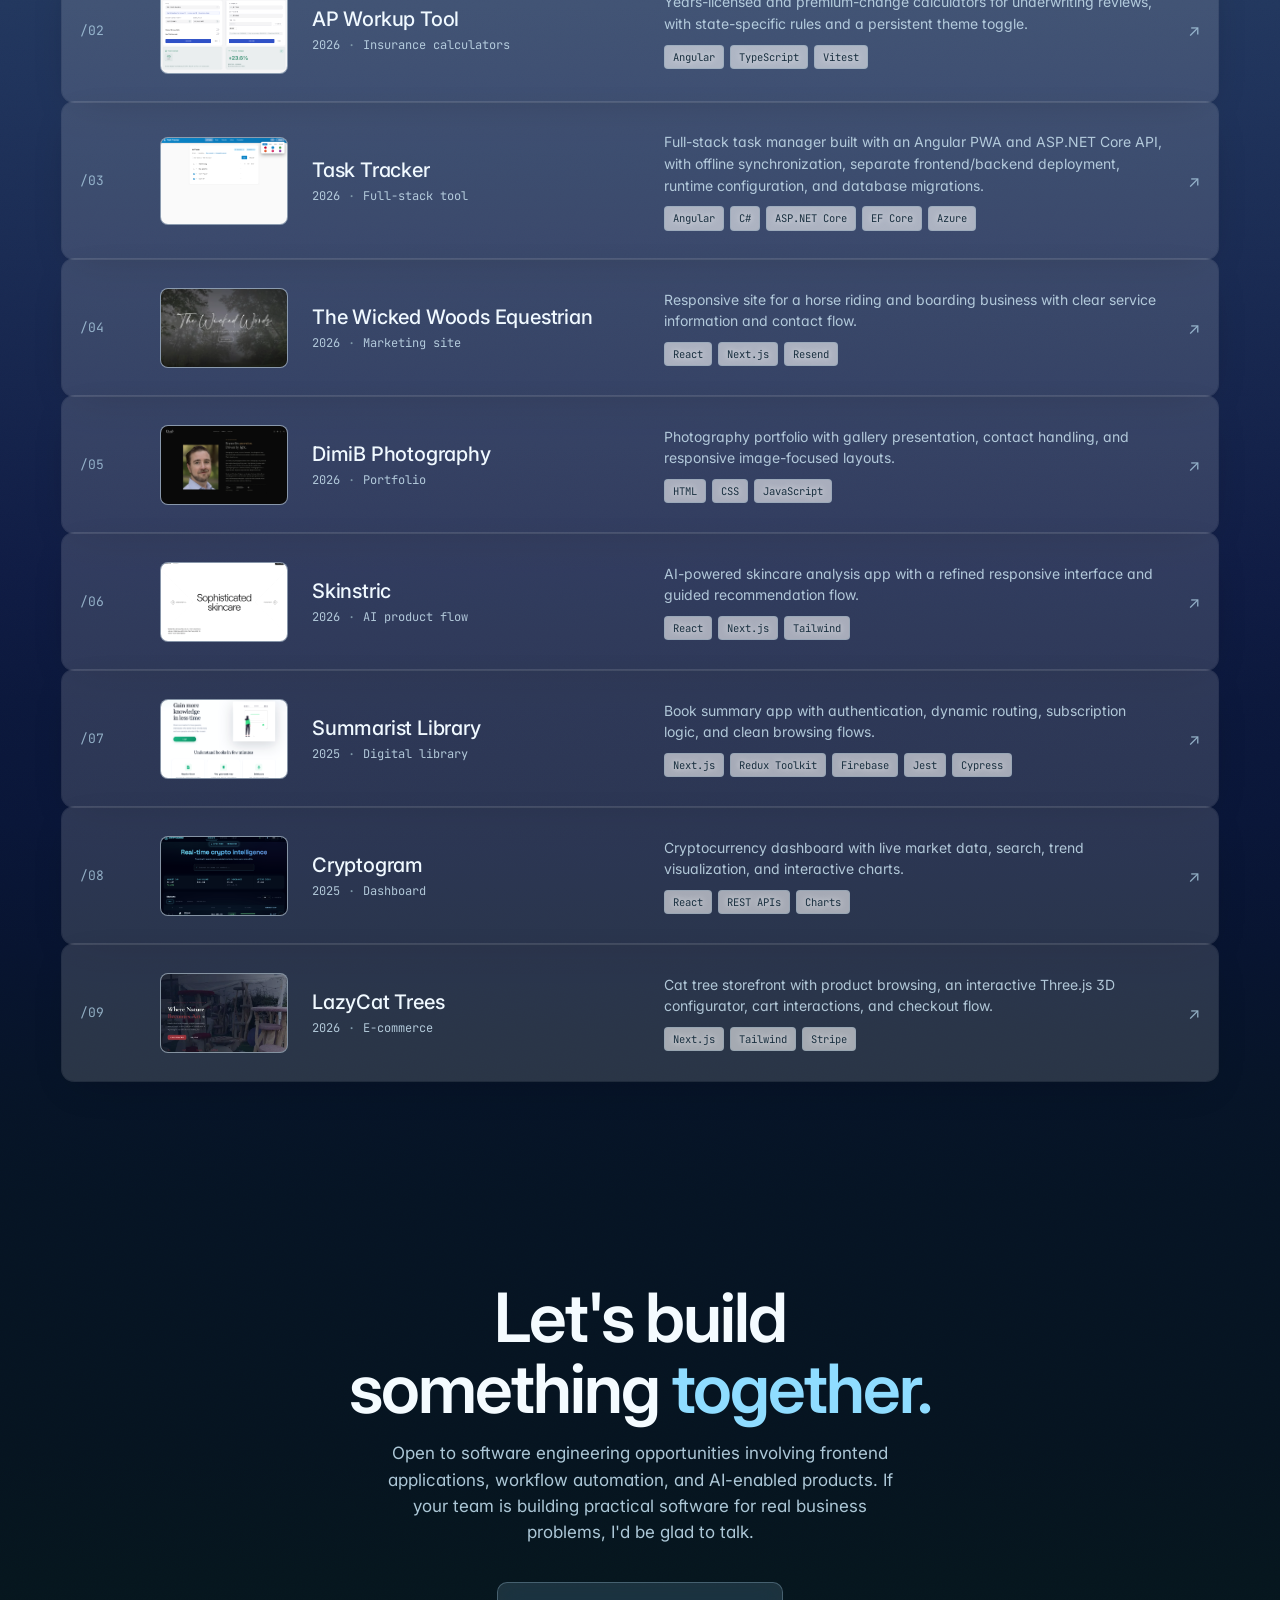
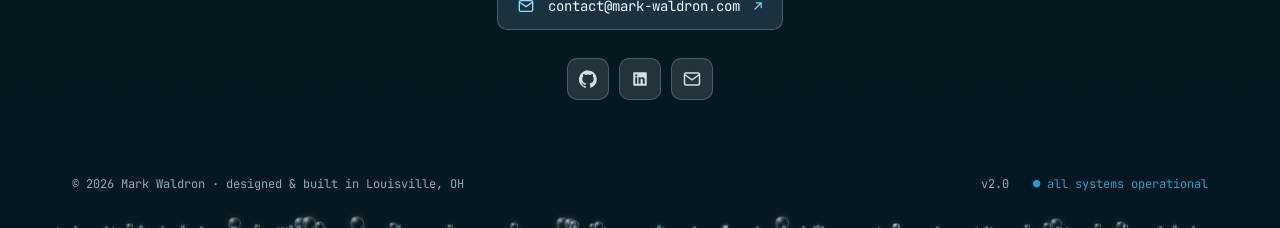
==== commit c0799988: "Refresh Wicked Woods and DimiB images and reorder projects. Co-Authored-By: Claude Opus 5.5 <noreply" ====
--- a/index.html
+++ b/index.html
@@ -338,8 +338,78 @@
         <div class="p-arrow">↗</div>
       </a>
 
+      <a class="project" href="https://www.thewickedwoodsec.com/" target="_blank" rel="noopener noreferrer">
+        <div class="p-num">/04</div>
+        <div class="p-shot"><img src="assets/WickedWoods.webp" width="1200" height="667" alt="The Wicked Woods Equestrian screenshot" loading="lazy" /></div>
+        <div class="p-info">
+          <h3 class="p-title">The Wicked Woods Equestrian</h3>
+          <div class="p-meta"><span>2026</span><span>Marketing site</span></div>
+        </div>
+        <div class="p-desc">
+          Responsive site for a horse riding and boarding business with clear service information and contact flow.
+          <div class="p-tags"><span>React</span><span>Next.js</span><span>Resend</span></div>
+        </div>
+        <div class="p-arrow">↗</div>
+      </a>
+
+      <a class="project" href="https://www.dimibphoto.com/" target="_blank" rel="noopener noreferrer">
+        <div class="p-num">/05</div>
+        <div class="p-shot"><img src="assets/dimibphoto.webp" width="1200" height="750" alt="DimiB Photography screenshot" loading="lazy" /></div>
+        <div class="p-info">
+          <h3 class="p-title">DimiB Photography</h3>
+          <div class="p-meta"><span>2026</span><span>Portfolio</span></div>
+        </div>
+        <div class="p-desc">
+          Photography portfolio with gallery presentation, contact handling, and responsive image-focused layouts.
+          <div class="p-tags"><span>HTML</span><span>CSS</span><span>JavaScript</span></div>
+        </div>
+        <div class="p-arrow">↗</div>
+      </a>
+
+      <a class="project" href="https://skinstric-app-tau.vercel.app/" target="_blank" rel="noopener noreferrer">
+        <div class="p-num">/06</div>
+        <div class="p-shot"><img src="assets/skinstric.webp" width="1200" height="790" alt="Skinstric screenshot" loading="lazy" /></div>
+        <div class="p-info">
+          <h3 class="p-title">Skinstric</h3>
+          <div class="p-meta"><span>2026</span><span>AI product flow</span></div>
+        </div>
+        <div class="p-desc">
+          AI-powered skincare analysis app with a refined responsive interface and guided recommendation flow.
+          <div class="p-tags"><span>React</span><span>Next.js</span><span>Tailwind</span></div>
+        </div>
+        <div class="p-arrow">↗</div>
+      </a>
+
+      <a class="project" href="https://summarist-mwaldron.vercel.app/" target="_blank" rel="noopener noreferrer">
+        <div class="p-num">/07</div>
+        <div class="p-shot"><img src="assets/summarist.png" width="400" height="229" alt="Summarist screenshot" loading="lazy" /></div>
+        <div class="p-info">
+          <h3 class="p-title">Summarist Library</h3>
+          <div class="p-meta"><span>2025</span><span>Digital library</span></div>
+        </div>
+        <div class="p-desc">
+          Book summary app with authentication, dynamic routing, subscription logic, and clean browsing flows.
+          <div class="p-tags"><span>Next.js</span><span>Redux Toolkit</span><span>Firebase</span><span>Jest</span><span>Cypress</span></div>
+        </div>
+        <div class="p-arrow">↗</div>
+      </a>
+
+      <a class="project" href="https://cryptogram-six.vercel.app/" target="_blank" rel="noopener noreferrer">
+        <div class="p-num">/08</div>
+        <div class="p-shot"><img src="assets/cryptogram.png" width="400" height="364" alt="Cryptogram screenshot" loading="lazy" /></div>
+        <div class="p-info">
+          <h3 class="p-title">Cryptogram</h3>
+          <div class="p-meta"><span>2025</span><span>Dashboard</span></div>
+        </div>
+        <div class="p-desc">
+          Cryptocurrency dashboard with live market data, search, trend visualization, and interactive charts.
+          <div class="p-tags"><span>React</span><span>REST APIs</span><span>Charts</span></div>
+        </div>
+        <div class="p-arrow">↗</div>
+      </a>
+
       <a class="project" href="https://lazycat-trees.vercel.app/" target="_blank" rel="noopener noreferrer">
-        <div class="p-num">/04</div>
+        <div class="p-num">/09</div>
         <div class="p-shot"><img src="assets/LazyCatTrees.webp" width="400" height="287" alt="LazyCat Trees screenshot" loading="lazy" /></div>
         <div class="p-info">
           <h3 class="p-title">LazyCat Trees</h3>
@@ -348,76 +418,6 @@
         <div class="p-desc">
           Cat tree storefront with product browsing, an interactive Three.js 3D configurator, cart interactions, and checkout flow.
           <div class="p-tags"><span>Next.js</span><span>Tailwind</span><span>Stripe</span></div>
-        </div>
-        <div class="p-arrow">↗</div>
-      </a>
-
-      <a class="project" href="https://summarist-mwaldron.vercel.app/" target="_blank" rel="noopener noreferrer">
-        <div class="p-num">/05</div>
-        <div class="p-shot"><img src="assets/summarist.png" width="400" height="229" alt="Summarist screenshot" loading="lazy" /></div>
-        <div class="p-info">
-          <h3 class="p-title">Summarist Library</h3>
-          <div class="p-meta"><span>2025</span><span>Digital library</span></div>
-        </div>
-        <div class="p-desc">
-          Book summary app with authentication, dynamic routing, subscription logic, and clean browsing flows.
-          <div class="p-tags"><span>Next.js</span><span>Redux Toolkit</span><span>Firebase</span><span>Jest</span><span>Cypress</span></div>
-        </div>
-        <div class="p-arrow">↗</div>
-      </a>
-
-      <a class="project" href="https://www.thewickedwoodsec.com/" target="_blank" rel="noopener noreferrer">
-        <div class="p-num">/06</div>
-        <div class="p-shot"><img src="assets/WickedWoods.webp" width="400" height="237" alt="The Wicked Woods Equestrian screenshot" loading="lazy" /></div>
-        <div class="p-info">
-          <h3 class="p-title">The Wicked Woods Equestrian</h3>
-          <div class="p-meta"><span>2026</span><span>Marketing site</span></div>
-        </div>
-        <div class="p-desc">
-          Responsive site for a horse riding and boarding business with clear service information and contact flow.
-          <div class="p-tags"><span>React</span><span>Next.js</span><span>Resend</span></div>
-        </div>
-        <div class="p-arrow">↗</div>
-      </a>
-
-      <a class="project" href="https://skinstric-app-tau.vercel.app/" target="_blank" rel="noopener noreferrer">
-        <div class="p-num">/07</div>
-        <div class="p-shot"><img src="assets/skinstric.webp" width="1200" height="790" alt="Skinstric screenshot" loading="lazy" /></div>
-        <div class="p-info">
-          <h3 class="p-title">Skinstric</h3>
-          <div class="p-meta"><span>2026</span><span>AI product flow</span></div>
-        </div>
-        <div class="p-desc">
-          AI-powered skincare analysis app with a refined responsive interface and guided recommendation flow.
-          <div class="p-tags"><span>React</span><span>Next.js</span><span>Tailwind</span></div>
-        </div>
-        <div class="p-arrow">↗</div>
-      </a>
-
-      <a class="project" href="https://www.dimibphoto.com/" target="_blank" rel="noopener noreferrer">
-        <div class="p-num">/08</div>
-        <div class="p-shot"><img src="assets/dimibphoto.webp" width="400" height="252" alt="DimiB Photography screenshot" loading="lazy" /></div>
-        <div class="p-info">
-          <h3 class="p-title">DimiB Photography</h3>
-          <div class="p-meta"><span>2026</span><span>Portfolio</span></div>
-        </div>
-        <div class="p-desc">
-          Photography portfolio with gallery presentation, contact handling, and responsive image-focused layouts.
-          <div class="p-tags"><span>HTML</span><span>CSS</span><span>JavaScript</span></div>
-        </div>
-        <div class="p-arrow">↗</div>
-      </a>
-
-      <a class="project" href="https://cryptogram-six.vercel.app/" target="_blank" rel="noopener noreferrer">
-        <div class="p-num">/09</div>
-        <div class="p-shot"><img src="assets/cryptogram.png" width="400" height="364" alt="Cryptogram screenshot" loading="lazy" /></div>
-        <div class="p-info">
-          <h3 class="p-title">Cryptogram</h3>
-          <div class="p-meta"><span>2025</span><span>Dashboard</span></div>
-        </div>
-        <div class="p-desc">
-          Cryptocurrency dashboard with live market data, search, trend visualization, and interactive charts.
-          <div class="p-tags"><span>React</span><span>REST APIs</span><span>Charts</span></div>
         </div>
         <div class="p-arrow">↗</div>
       </a>
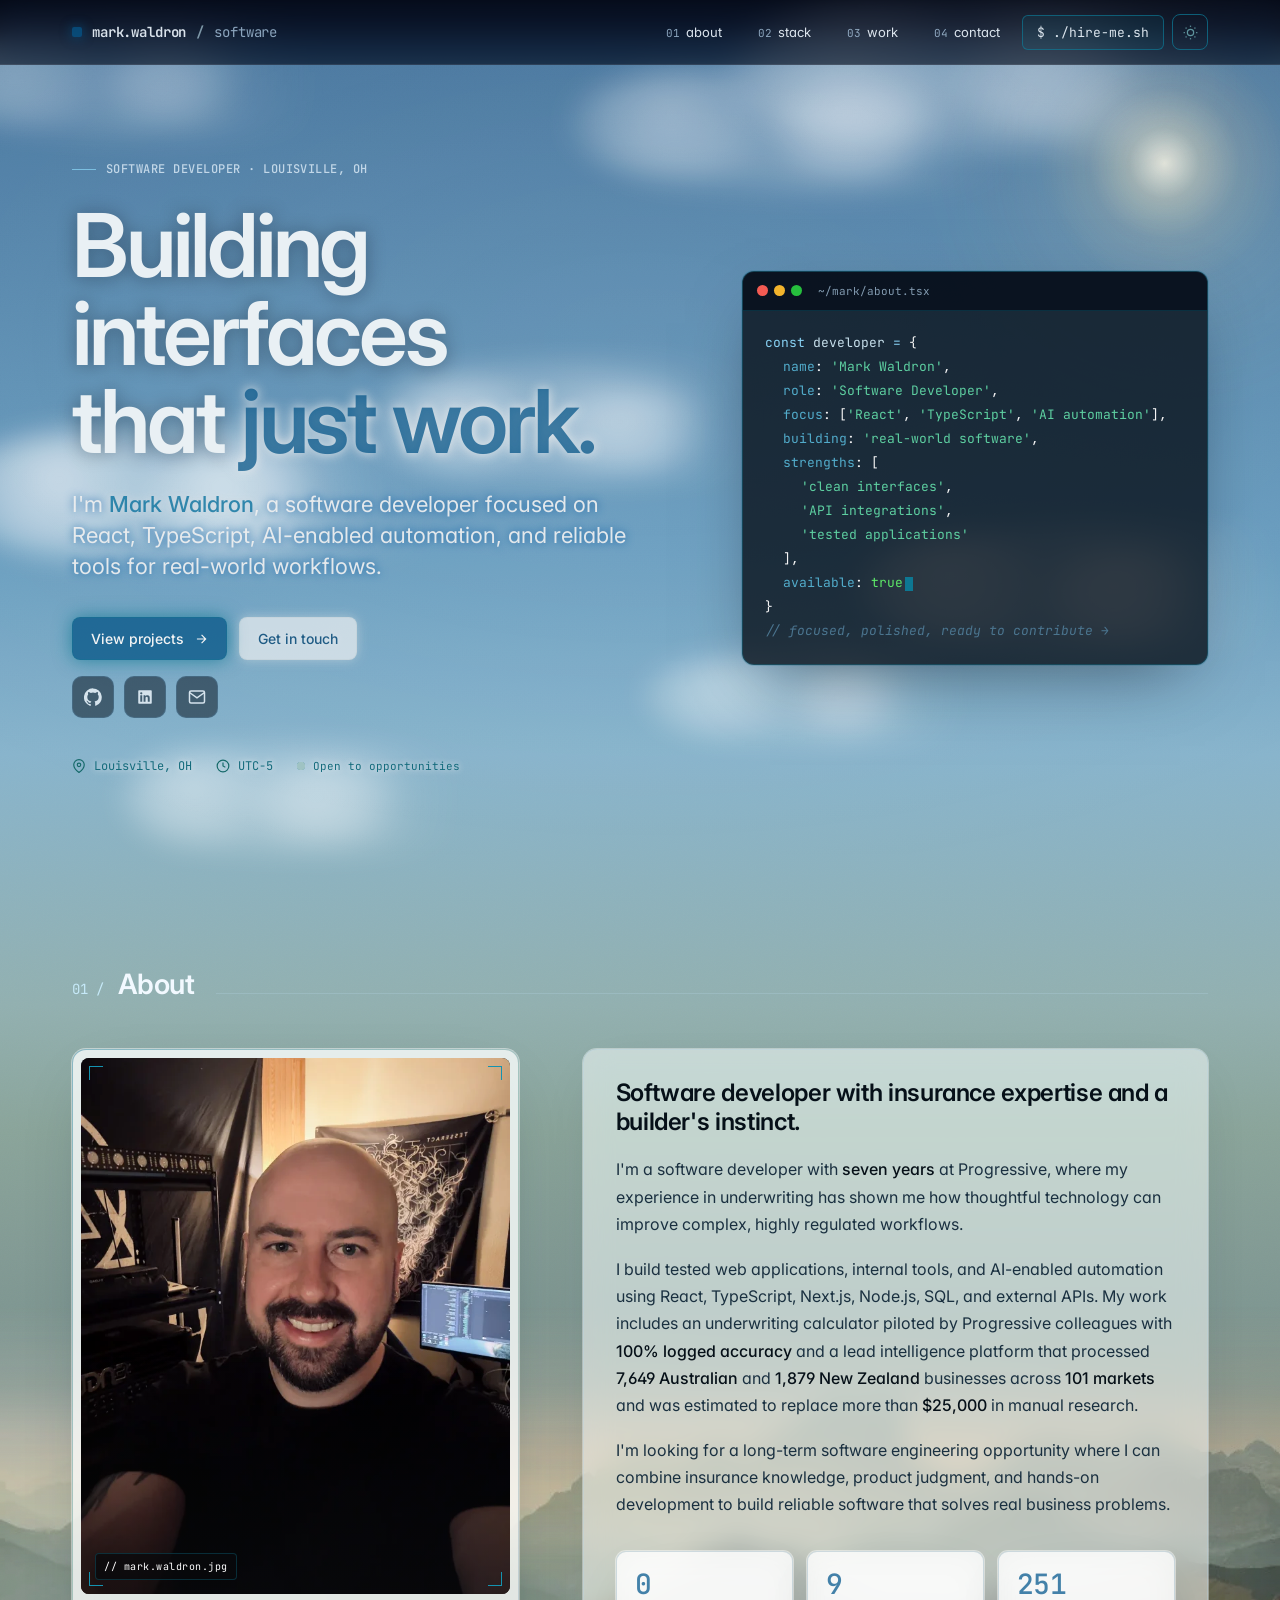
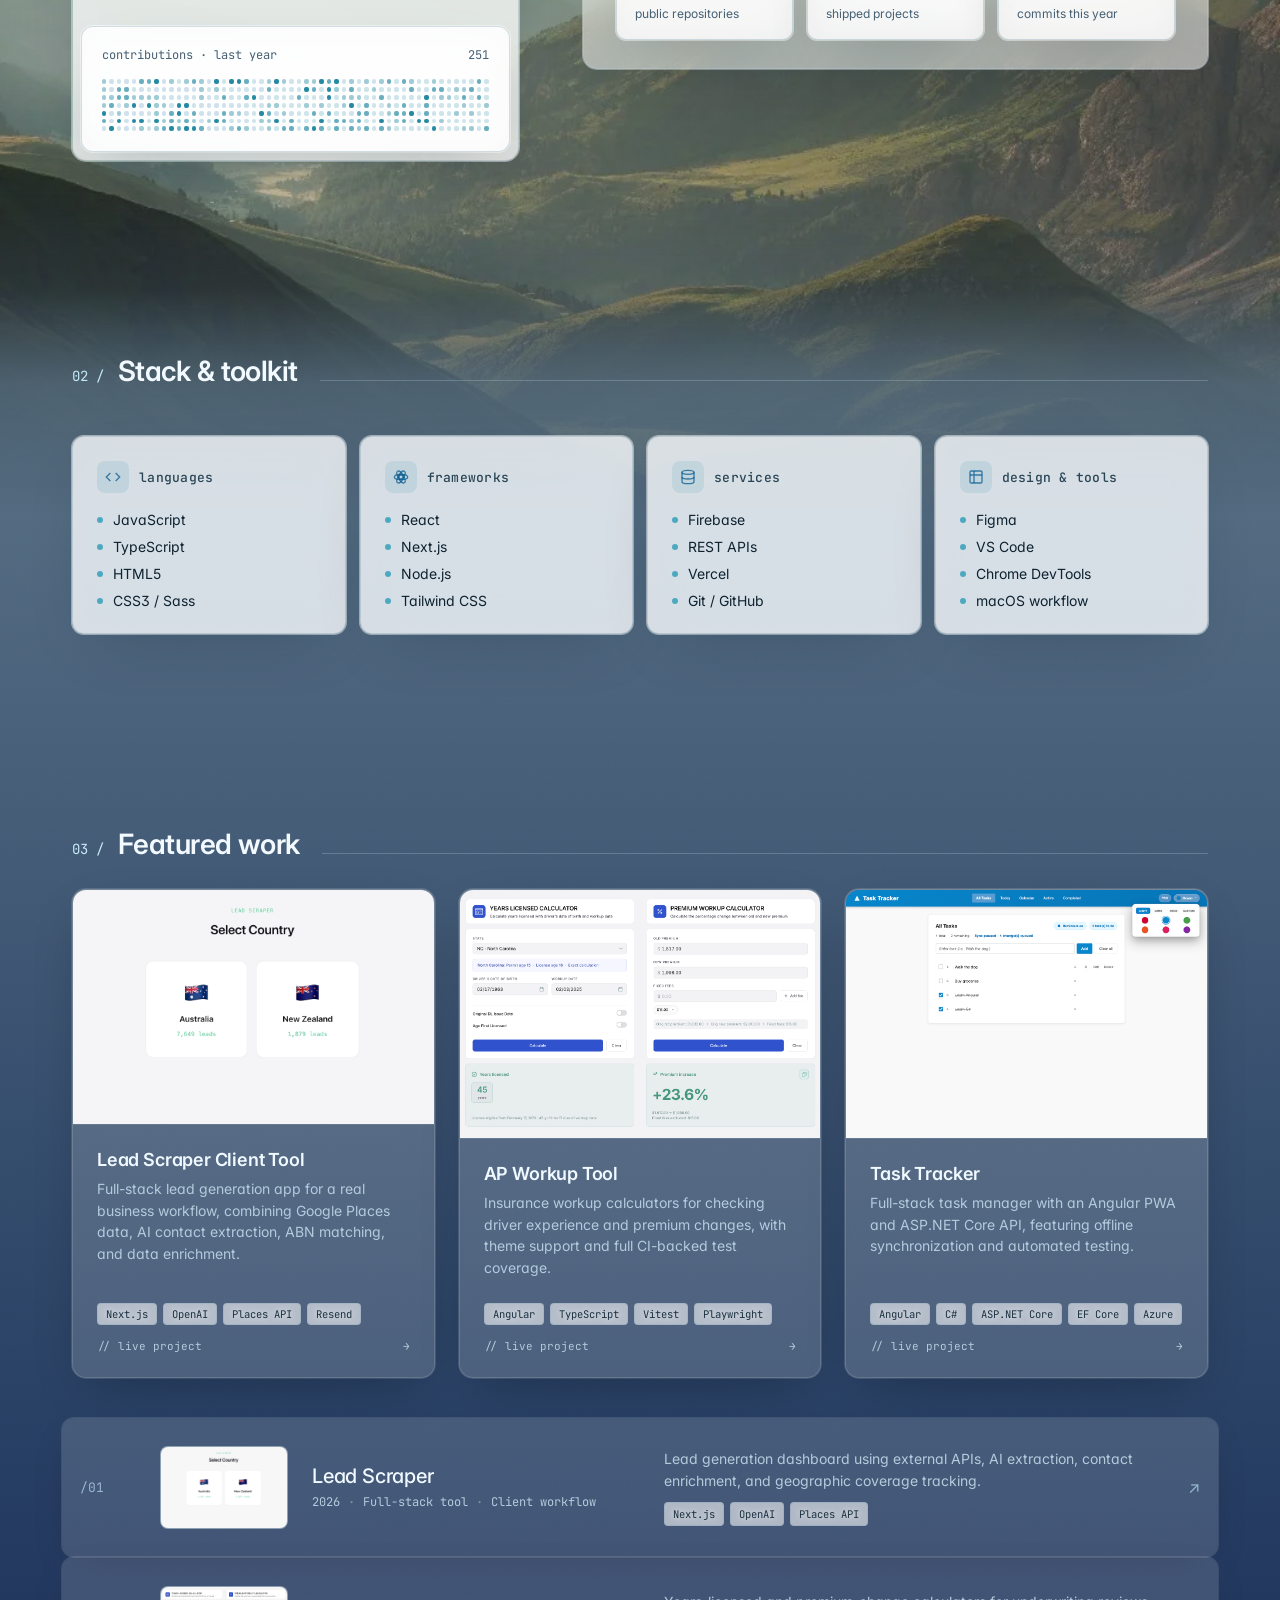
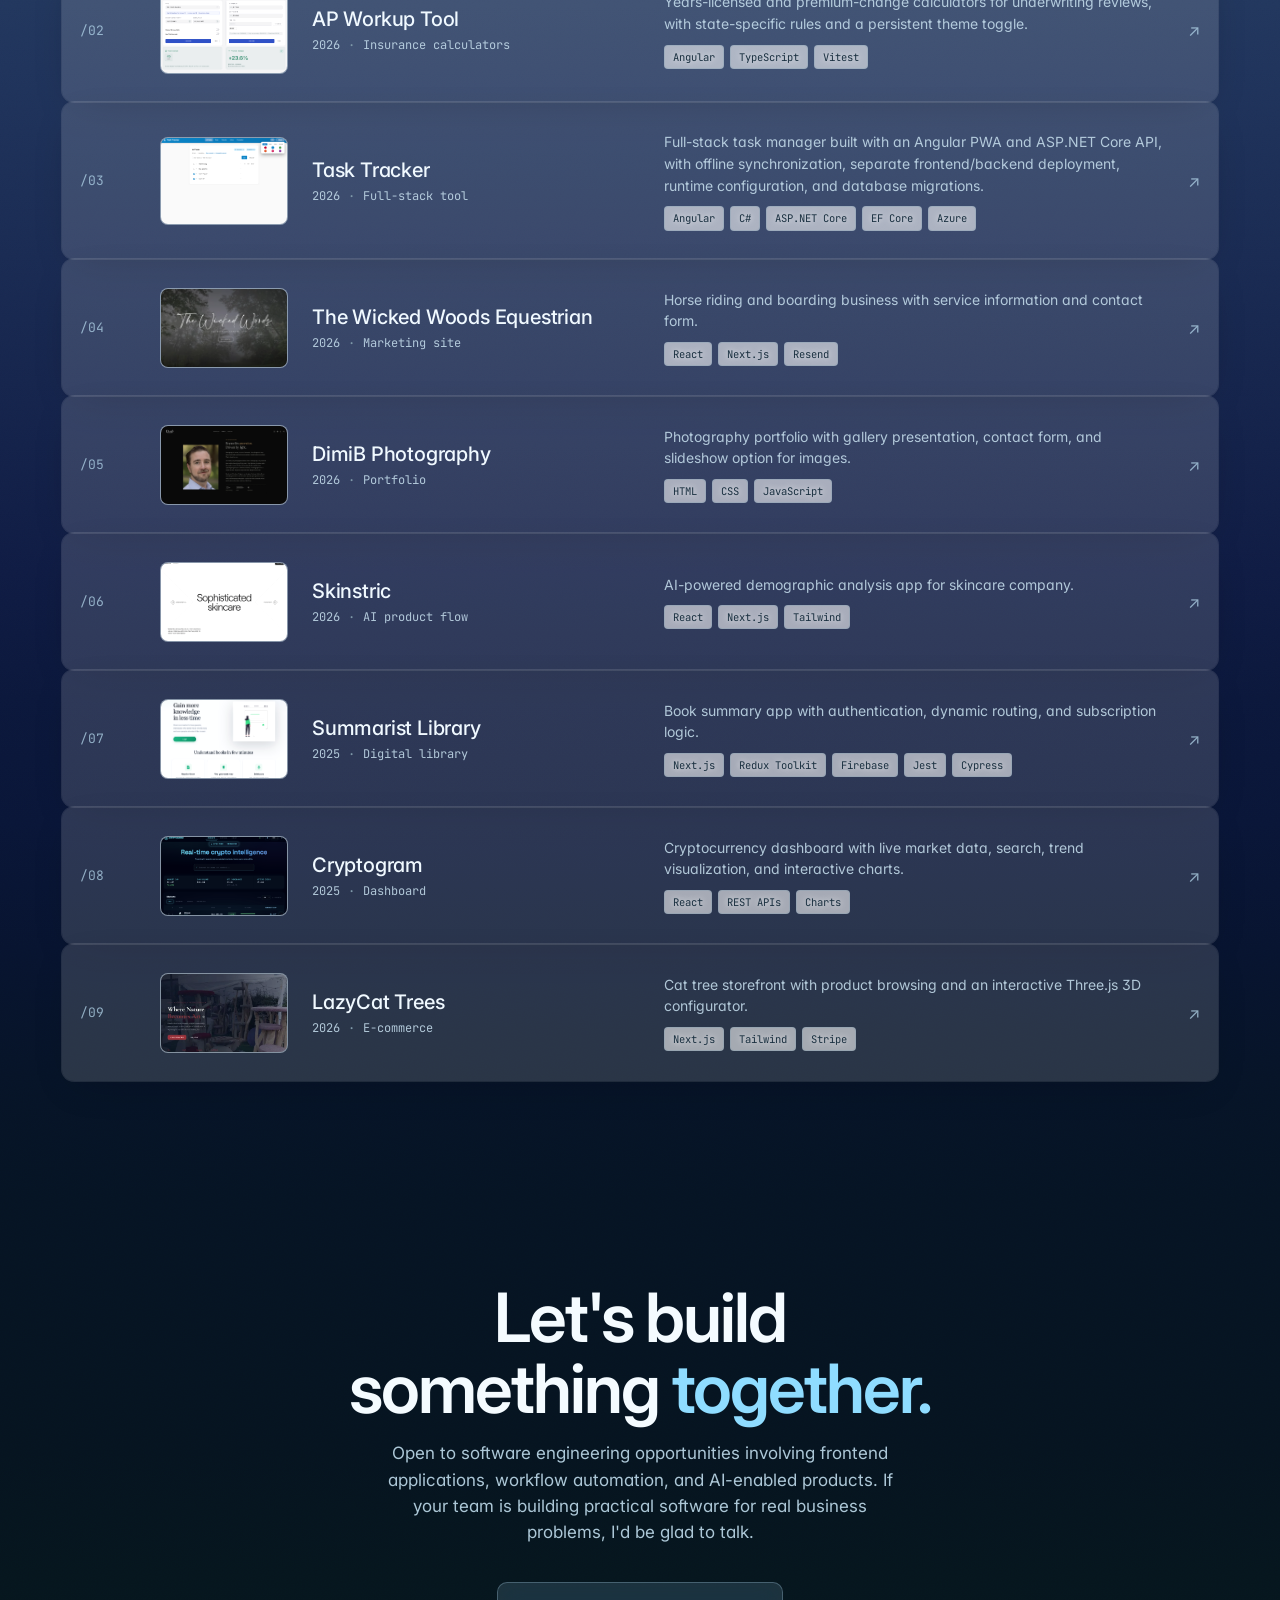
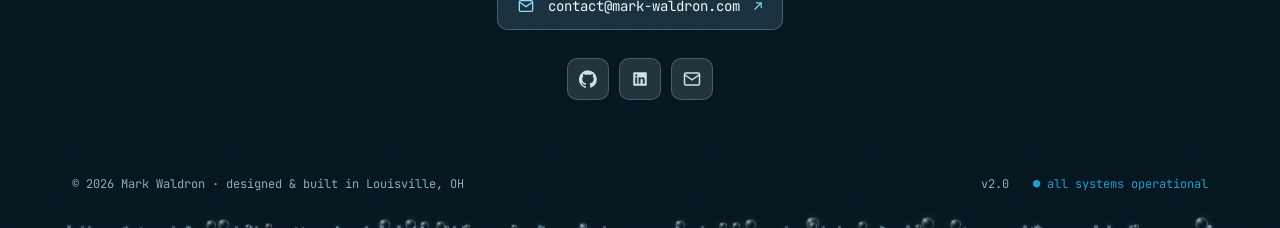
==== commit 968c7434: "update description cards" ====
--- a/index.html
+++ b/index.html
@@ -346,7 +346,7 @@
           <div class="p-meta"><span>2026</span><span>Marketing site</span></div>
         </div>
         <div class="p-desc">
-          Responsive site for a horse riding and boarding business with clear service information and contact flow.
+          Horse riding and boarding business with service information and contact form.
           <div class="p-tags"><span>React</span><span>Next.js</span><span>Resend</span></div>
         </div>
         <div class="p-arrow">↗</div>
@@ -360,7 +360,7 @@
           <div class="p-meta"><span>2026</span><span>Portfolio</span></div>
         </div>
         <div class="p-desc">
-          Photography portfolio with gallery presentation, contact handling, and responsive image-focused layouts.
+          Photography portfolio with gallery presentation, contact form, and slideshow option for images.
           <div class="p-tags"><span>HTML</span><span>CSS</span><span>JavaScript</span></div>
         </div>
         <div class="p-arrow">↗</div>
@@ -374,7 +374,7 @@
           <div class="p-meta"><span>2026</span><span>AI product flow</span></div>
         </div>
         <div class="p-desc">
-          AI-powered skincare analysis app with a refined responsive interface and guided recommendation flow.
+          AI-powered demographic analysis app for skincare company.
           <div class="p-tags"><span>React</span><span>Next.js</span><span>Tailwind</span></div>
         </div>
         <div class="p-arrow">↗</div>
@@ -388,7 +388,7 @@
           <div class="p-meta"><span>2025</span><span>Digital library</span></div>
         </div>
         <div class="p-desc">
-          Book summary app with authentication, dynamic routing, subscription logic, and clean browsing flows.
+          Book summary app with authentication, dynamic routing, and subscription logic.
           <div class="p-tags"><span>Next.js</span><span>Redux Toolkit</span><span>Firebase</span><span>Jest</span><span>Cypress</span></div>
         </div>
         <div class="p-arrow">↗</div>
@@ -416,7 +416,7 @@
           <div class="p-meta"><span>2026</span><span>E-commerce</span></div>
         </div>
         <div class="p-desc">
-          Cat tree storefront with product browsing, an interactive Three.js 3D configurator, cart interactions, and checkout flow.
+          Cat tree storefront with product browsing and an interactive Three.js 3D configurator.
           <div class="p-tags"><span>Next.js</span><span>Tailwind</span><span>Stripe</span></div>
         </div>
         <div class="p-arrow">↗</div>
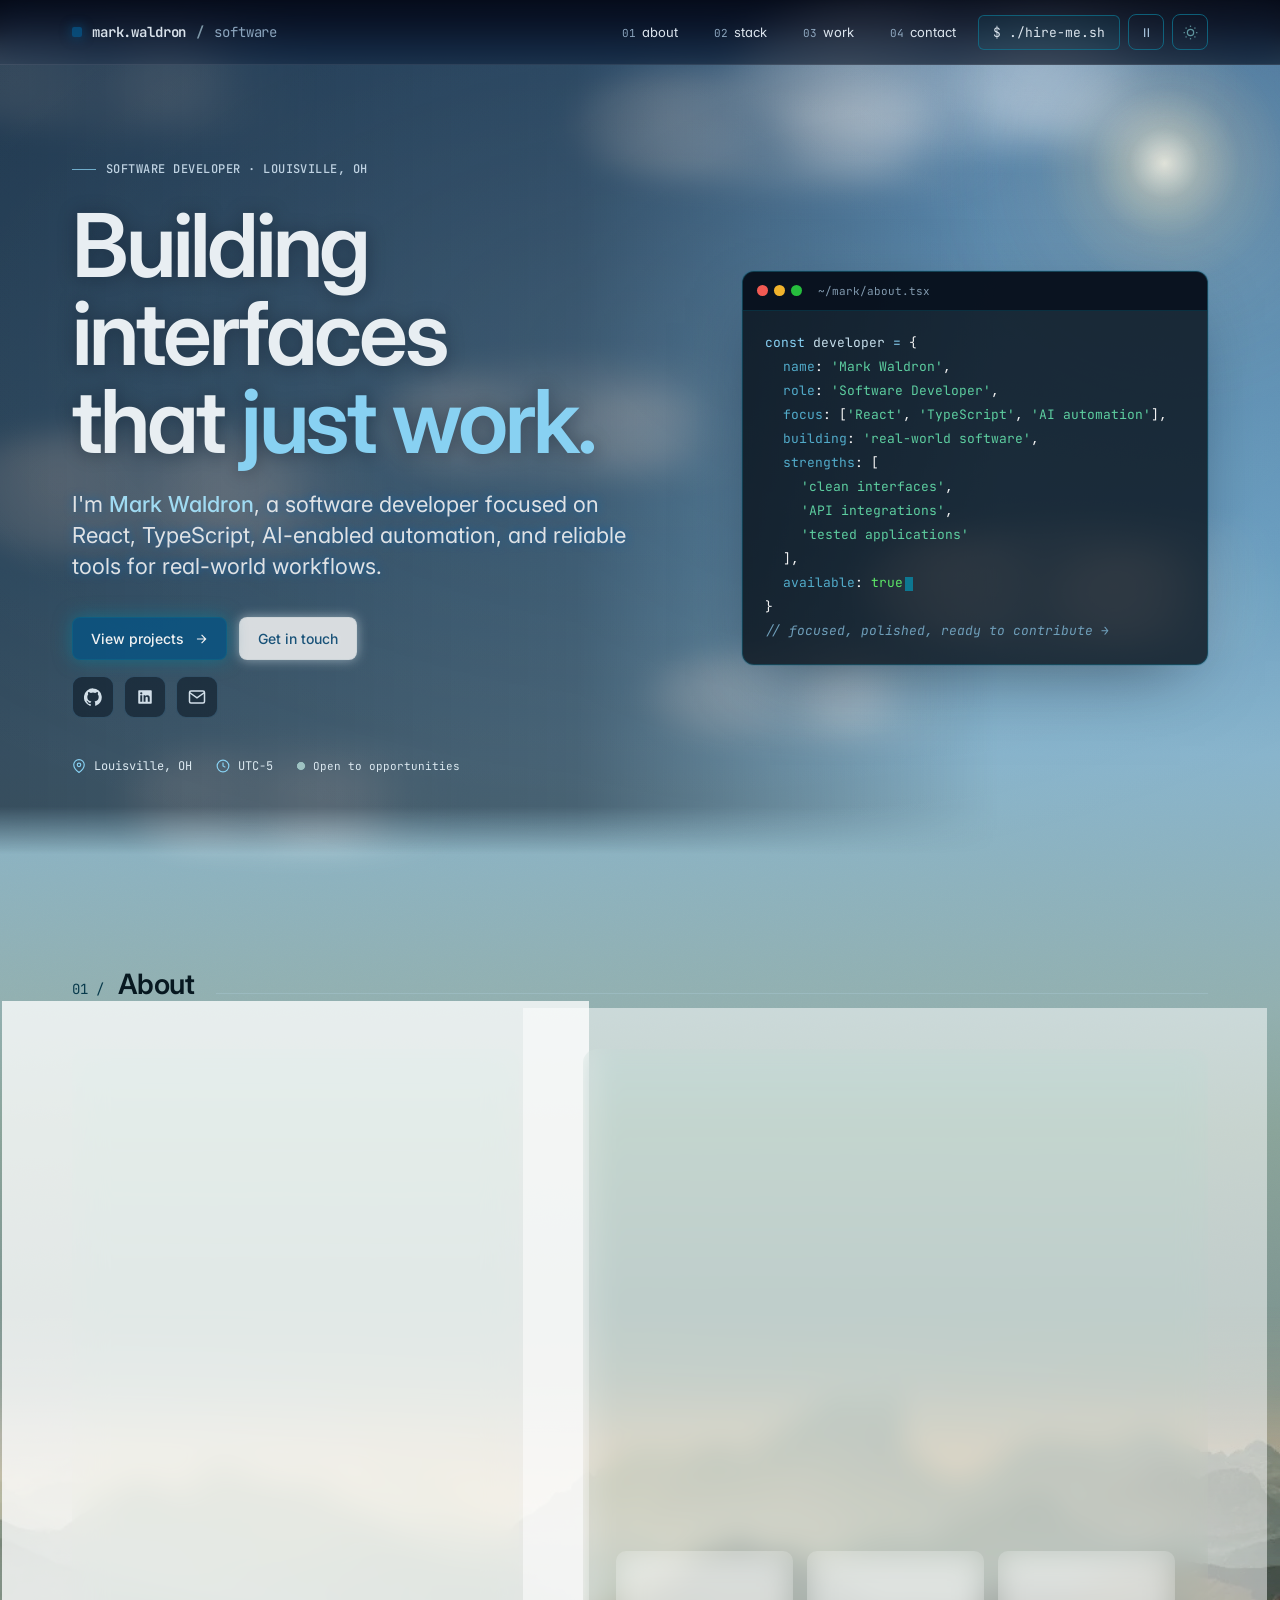
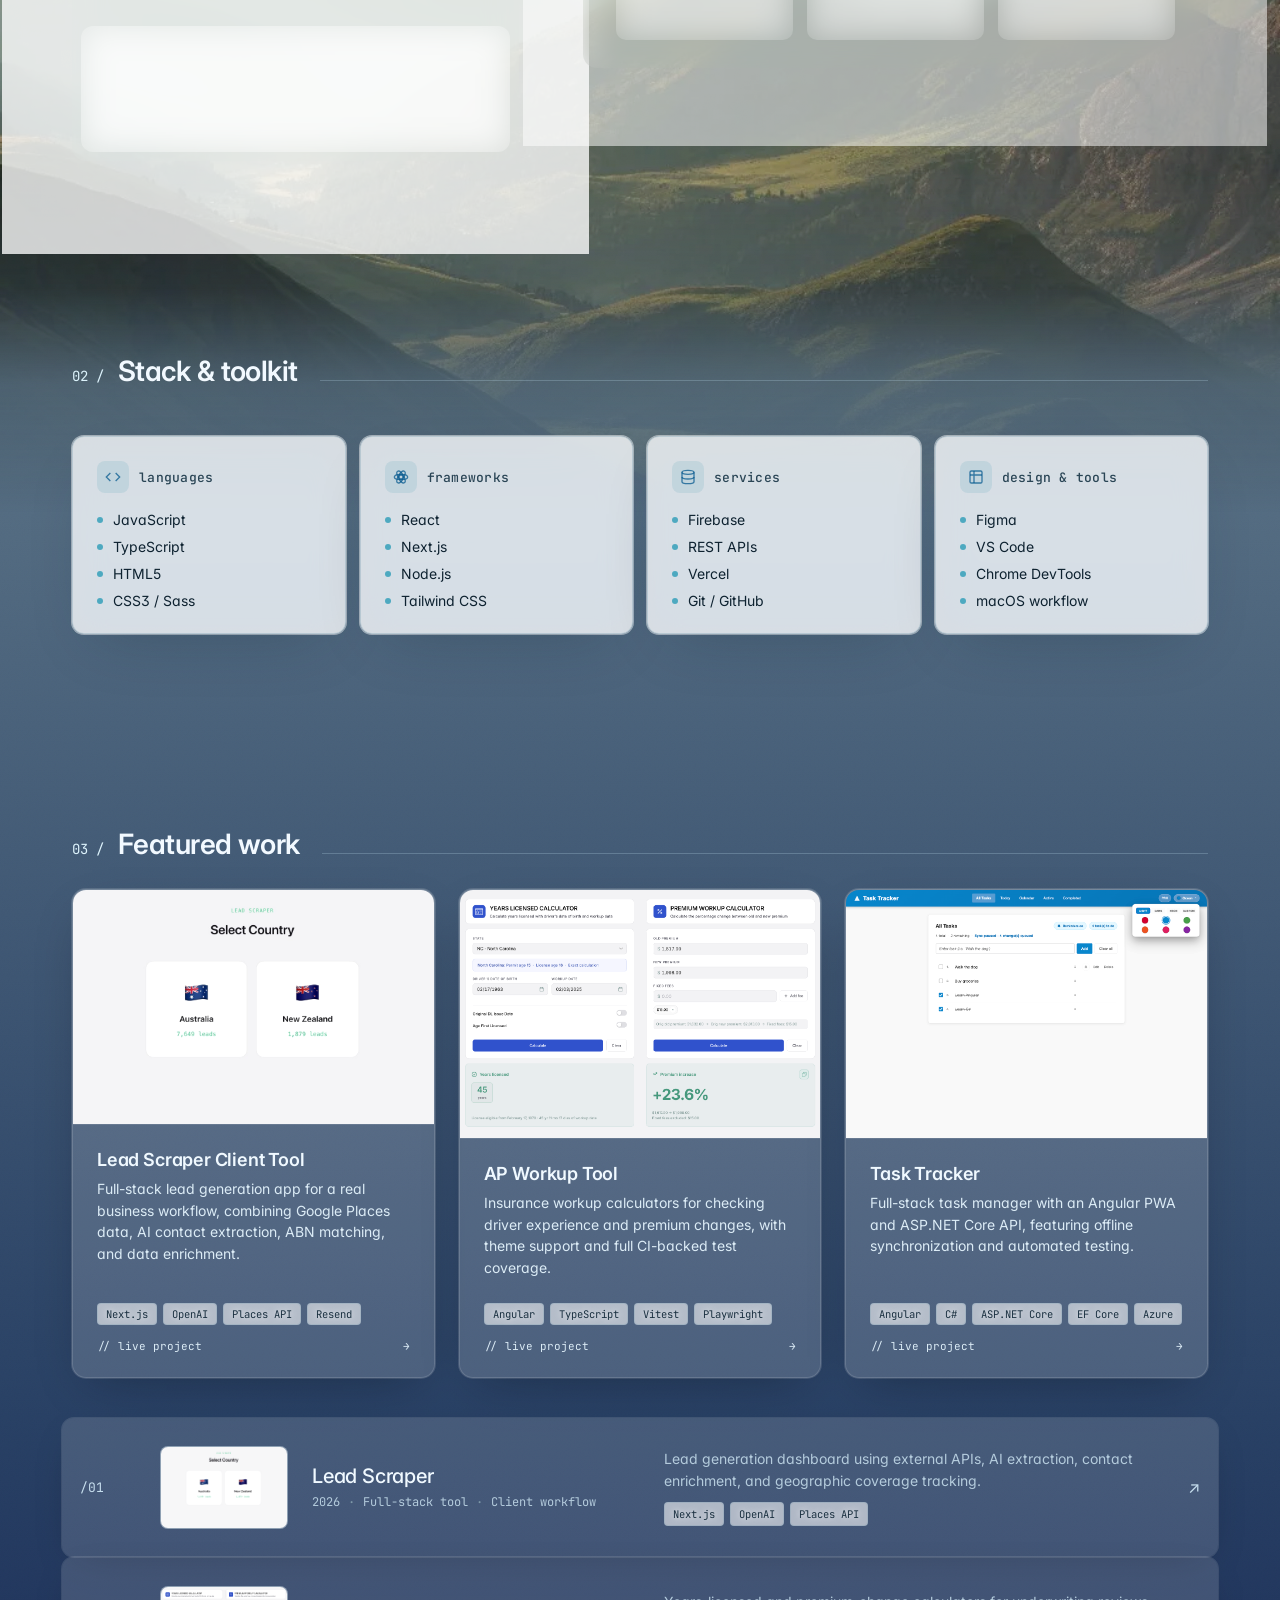
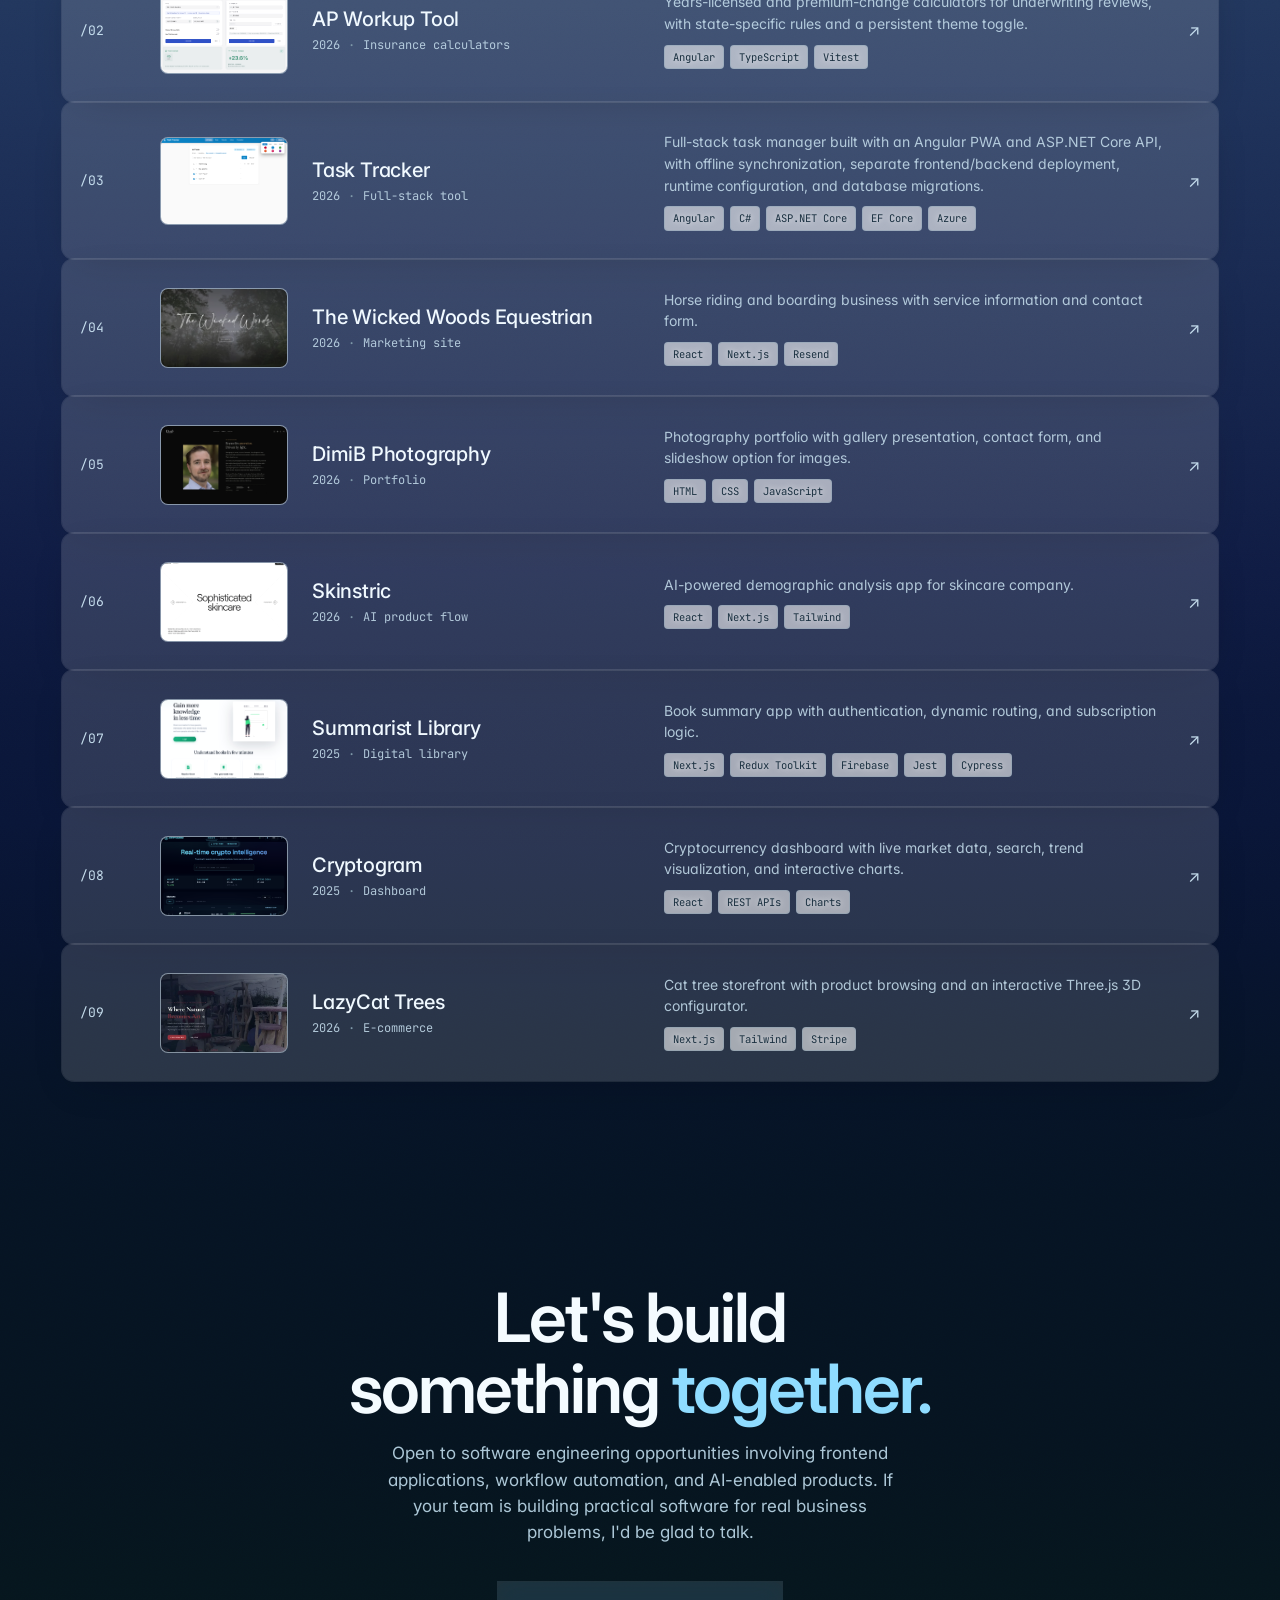
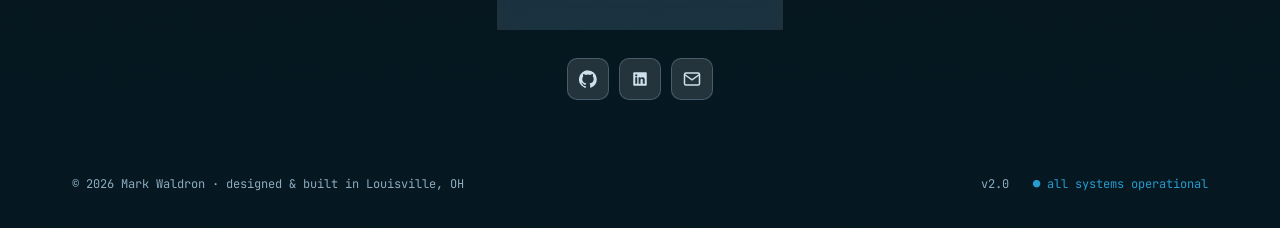
==== commit 064e253b: "update accessibility" ====
--- a/index.html
+++ b/index.html
@@ -17,6 +17,9 @@
     var s=localStorage.getItem('portfolio-theme');
     var d=window.matchMedia('(prefers-color-scheme:dark)').matches;
     if((s==='light')||(!s&&!d))document.documentElement.setAttribute('data-theme','light');
+    var m=localStorage.getItem('portfolio-motion');
+    var r=window.matchMedia('(prefers-reduced-motion:reduce)').matches;
+    if((m==='paused')||(!m&&r))document.documentElement.setAttribute('data-motion','paused');
   })();
 </script>
 <link rel="preconnect" href="https://fonts.googleapis.com" />
@@ -63,14 +66,18 @@
       mark.waldron<span class="slash">/</span><span class="role">software</span>
     </a>
     <div class="nav-links">
-      <a href="#about"><span class="num">01</span>about</a>
-      <a href="#stack"><span class="num">02</span>stack</a>
-      <a href="#work"><span class="num">03</span>work</a>
-      <a href="#contact"><span class="num">04</span>contact</a>
-      <a href="#" class="nav-cta contact-modal-trigger">$ ./hire-me.sh</a>
-      <button class="theme-toggle" id="theme-toggle" aria-label="Toggle light/dark mode">
-        <svg class="theme-icon theme-icon--moon" width="15" height="15" viewBox="0 0 24 24" fill="none" stroke="currentColor" stroke-width="2"><path d="M21 12.79A9 9 0 1 1 11.21 3 7 7 0 0 0 21 12.79z"/></svg>
-        <svg class="theme-icon theme-icon--sun" width="15" height="15" viewBox="0 0 24 24" fill="none" stroke="currentColor" stroke-width="2"><circle cx="12" cy="12" r="5"/><line x1="12" y1="1" x2="12" y2="3"/><line x1="12" y1="21" x2="12" y2="23"/><line x1="4.22" y1="4.22" x2="5.64" y2="5.64"/><line x1="18.36" y1="18.36" x2="19.78" y2="19.78"/><line x1="1" y1="12" x2="3" y2="12"/><line x1="21" y1="12" x2="23" y2="12"/><line x1="4.22" y1="19.78" x2="5.64" y2="18.36"/><line x1="18.36" y1="5.64" x2="19.78" y2="4.22"/></svg>
+      <a href="#about"><span class="num" aria-hidden="true">01</span>about</a>
+      <a href="#stack"><span class="num" aria-hidden="true">02</span>stack</a>
+      <a href="#work"><span class="num" aria-hidden="true">03</span>work</a>
+      <a href="#contact"><span class="num" aria-hidden="true">04</span>contact</a>
+      <button type="button" class="nav-cta contact-modal-trigger">$ ./hire-me.sh</button>
+      <button type="button" class="theme-toggle motion-toggle" id="motion-toggle" aria-label="Pause animations" aria-pressed="false">
+        <svg class="motion-icon motion-icon--pause" width="15" height="15" viewBox="0 0 24 24" fill="none" stroke="currentColor" stroke-width="2" aria-hidden="true"><line x1="9" y1="5" x2="9" y2="19"/><line x1="15" y1="5" x2="15" y2="19"/></svg>
+        <svg class="motion-icon motion-icon--play" width="15" height="15" viewBox="0 0 24 24" fill="none" stroke="currentColor" stroke-width="2" aria-hidden="true"><path d="M7 4l13 8-13 8z"/></svg>
+      </button>
+      <button type="button" class="theme-toggle" id="theme-toggle" aria-label="Light mode" aria-pressed="false">
+        <svg class="theme-icon theme-icon--moon" aria-hidden="true" width="15" height="15" viewBox="0 0 24 24" fill="none" stroke="currentColor" stroke-width="2"><path d="M21 12.79A9 9 0 1 1 11.21 3 7 7 0 0 0 21 12.79z"/></svg>
+        <svg class="theme-icon theme-icon--sun" aria-hidden="true" width="15" height="15" viewBox="0 0 24 24" fill="none" stroke="currentColor" stroke-width="2"><circle cx="12" cy="12" r="5"/><line x1="12" y1="1" x2="12" y2="3"/><line x1="12" y1="21" x2="12" y2="23"/><line x1="4.22" y1="4.22" x2="5.64" y2="5.64"/><line x1="18.36" y1="18.36" x2="19.78" y2="19.78"/><line x1="1" y1="12" x2="3" y2="12"/><line x1="21" y1="12" x2="23" y2="12"/><line x1="4.22" y1="19.78" x2="5.64" y2="18.36"/><line x1="18.36" y1="5.64" x2="19.78" y2="4.22"/></svg>
       </button>
     </div>
   </div>
@@ -91,7 +98,7 @@
             View projects
             <svg width="14" height="14" viewBox="0 0 24 24" fill="none" stroke="currentColor" stroke-width="2"><path d="M5 12h14M13 5l7 7-7 7"/></svg>
           </a>
-          <a href="#" class="btn btn-ghost contact-modal-trigger">Get in touch</a>
+          <button type="button" class="btn btn-ghost contact-modal-trigger">Get in touch</button>
         </div>
         <div class="hero-links">
           <a href="https://github.com/markwaldron7string" target="_blank" rel="noopener noreferrer" aria-label="GitHub">
@@ -102,10 +109,10 @@
             <svg width="18" height="18" viewBox="0 0 24 24" fill="currentColor"><path d="M20 3H4a1 1 0 0 0-1 1v16a1 1 0 0 0 1 1h16a1 1 0 0 0 1-1V4a1 1 0 0 0-1-1zM8.3 18.3H5.7V9.7h2.6v8.6zM7 8.5a1.5 1.5 0 1 1 0-3 1.5 1.5 0 0 1 0 3zm11.3 9.8h-2.6v-4.2c0-1 0-2.3-1.4-2.3s-1.6 1.1-1.6 2.2v4.3h-2.6V9.7h2.5v1.2h.1c.4-.7 1.2-1.4 2.5-1.4 2.7 0 3.1 1.7 3.1 4v4.8z"/></svg>
             <span class="social-flag" aria-hidden="true">LinkedIn</span>
           </a>
-          <a href="#" class="contact-modal-trigger" aria-label="Open contact form">
+          <button type="button" class="contact-modal-trigger" aria-label="Open contact form">
             <svg width="18" height="18" viewBox="0 0 24 24" fill="none" stroke="currentColor" stroke-width="2"><rect x="2" y="4" width="20" height="16" rx="2"/><path d="M22 6l-10 7L2 6"/></svg>
             <span class="social-flag" aria-hidden="true">Contact</span>
-          </a>
+          </button>
         </div>
         <div class="meta-row">
           <span><svg viewBox="0 0 24 24" fill="none" stroke="currentColor" stroke-width="2"><path d="M21 10c0 7-9 13-9 13s-9-6-9-13a9 9 0 0 1 18 0z"/><circle cx="12" cy="10" r="3"/></svg>Louisville, OH</span>
@@ -444,10 +451,10 @@
         <svg width="18" height="18" viewBox="0 0 24 24" fill="currentColor"><path d="M20 3H4a1 1 0 0 0-1 1v16a1 1 0 0 0 1 1h16a1 1 0 0 0 1-1V4a1 1 0 0 0-1-1zM8.3 18.3H5.7V9.7h2.6v8.6zM7 8.5a1.5 1.5 0 1 1 0-3 1.5 1.5 0 0 1 0 3zm11.3 9.8h-2.6v-4.2c0-1 0-2.3-1.4-2.3s-1.6 1.1-1.6 2.2v4.3h-2.6V9.7h2.5v1.2h.1c.4-.7 1.2-1.4 2.5-1.4 2.7 0 3.1 1.7 3.1 4v4.8z"/></svg>
         <span class="social-flag" aria-hidden="true">LinkedIn</span>
       </a>
-      <a href="#" class="contact-modal-trigger" aria-label="Open contact form">
+      <button type="button" class="contact-modal-trigger" aria-label="Open contact form">
         <svg width="18" height="18" viewBox="0 0 24 24" fill="none" stroke="currentColor" stroke-width="2"><rect x="2" y="4" width="20" height="16" rx="2"/><path d="M22 6l-10 7L2 6"/></svg>
         <span class="social-flag" aria-hidden="true">Contact</span>
-      </a>
+      </button>
     </div>
   </div>
 </section>
@@ -496,8 +503,8 @@
             Send message
             <svg width="14" height="14" viewBox="0 0 24 24" fill="none" stroke="currentColor" stroke-width="2"><path d="M5 12h14M13 5l7 7-7 7"/></svg>
           </button>
-          <p class="contact-form__status" id="contact-form-status" role="status" aria-live="polite"></p>
         </form>
+        <p class="contact-form__status" id="contact-form-status" role="status" aria-live="polite"></p>
       </div>
     </div>
     <div class="contact-modal__doorway" aria-hidden="true">
--- a/styles.css
+++ b/styles.css
@@ -26,6 +26,10 @@
   *{box-sizing:border-box}
   html,body{margin:0;padding:0;background:var(--bg);color:var(--text);font-family:'Inter',ui-sans-serif,system-ui,sans-serif;font-feature-settings:"ss01","cv11";-webkit-font-smoothing:antialiased}
   a{color:inherit;text-decoration:none}
+  html{scroll-padding-top:72px}
+  :focus-visible{outline:2px solid var(--accent);outline-offset:2px}
+  [data-theme="light"] :focus-visible{outline-color:#8fdcff}
+  section[tabindex="-1"]:focus{outline:none}
   .mono{font-family:'JetBrains Mono',ui-monospace,Menlo,monospace;font-feature-settings:"ss02"}
   .container{max-width:1200px;margin:0 auto;padding:0 32px}
 
@@ -58,19 +62,20 @@
   }
   nav.top .inner{display:flex;align-items:center;justify-content:space-between;gap:16px;height:64px}
   .brand{display:flex;align-items:center;gap:10px;min-width:0;font-family:'JetBrains Mono',monospace;font-weight:600;font-size:14px;letter-spacing:-.01em}
-  .brand .dot{width:10px;height:10px;border-radius:2px;background:var(--accent);box-shadow:0 0 12px var(--accent)}
+  .brand .dot{flex-shrink:0;width:10px;height:10px;border-radius:2px;background:var(--accent);box-shadow:0 0 12px var(--accent)}
   .brand .slash{color:var(--dim)}
   .brand .role{color:var(--muted);font-weight:400}
   .nav-links{display:flex;gap:8px;align-items:center}
-  .nav-links a{font-size:13px;color:var(--muted);padding:8px 14px;border-radius:6px;transition:.15s}
-  .nav-links a:hover{color:var(--text);background:var(--panel)}
-  [data-theme="light"] nav.top .nav-links a:hover{color:#ffffff;background:rgba(14,125,153,.18)}
+  .nav-links :is(a,.nav-cta){font-size:13px;color:var(--muted);padding:8px 14px;border-radius:6px;transition:.15s}
+  .nav-links :is(a,.nav-cta):hover{color:var(--text);background:var(--panel)}
+  [data-theme="light"] nav.top .nav-links :is(a,.nav-cta):hover{color:#ffffff;background:rgba(14,125,153,.18)}
   .nav-links a .num{color:var(--accent);font-family:'JetBrains Mono',monospace;font-size:11px;margin-right:6px}
   .nav-cta{
     font-size:12px;font-family:'JetBrains Mono',monospace;
     color:var(--accent);border:1px solid rgba(98,243,109,.4);
     padding:8px 14px;border-radius:6px;background:var(--accent-soft);
     transition:.15s;display:inline-flex;align-items:center;gap:8px;white-space:nowrap;flex-shrink:0;
+    line-height:inherit;cursor:pointer;
   }
   .nav-cta:hover{background:rgba(98,243,109,.18);border-color:var(--accent)}
   .status{
@@ -102,7 +107,7 @@
   .btn{
     display:inline-flex;align-items:center;gap:10px;
     padding:12px 18px;border-radius:8px;font-size:14px;font-weight:500;
-    transition:.15s;cursor:pointer;border:1px solid transparent;
+    transition:.15s;cursor:pointer;border:1px solid transparent;font-family:inherit;line-height:inherit;
   }
   .btn-primary{background:var(--accent);color:#061208;border-color:rgba(98,243,109,.55);box-shadow:0 0 18px rgba(98,243,109,.18);transform:translateY(0)}
   .btn-primary:hover{background:var(--accent-soft);color:var(--text);border-color:var(--accent);box-shadow:0 0 22px rgba(98,243,109,.45);transform:translateY(-1px)}
@@ -136,7 +141,7 @@
   .terminal-head .dots i:nth-child(3){background:#28c840}
   .terminal-head .file{font-family:'JetBrains Mono',monospace;font-size:11px;color:var(--muted);margin-left:8px}
   .terminal-body{padding:20px 22px;font-family:'JetBrains Mono',monospace;font-size:13px;line-height:1.85}
-  .tk-comment{color:#6272a4;font-style:italic}
+  .tk-comment{color:#7384b8;font-style:italic}
   .tk-kw{color:#bd93f9}
   .tk-fn{color:#8be9fd}
   .tk-str{color:#50fa7b}
@@ -274,12 +279,12 @@
   .contact-card:hover{border-color:var(--accent);background:var(--accent-soft)}
   .contact-card .arr{color:var(--accent)}
   .social-row{display:flex;gap:10px;justify-content:center;margin-top:28px}
-  .social-row a{
+  .social-row :is(a,button){
     position:relative;
     width:42px;height:42px;border-radius:10px;background:var(--panel);border:1px solid var(--line);
     display:flex;align-items:center;justify-content:center;color:var(--muted);transition:.2s;
   }
-  .social-row a:hover{color:var(--accent);border-color:var(--accent);background:var(--accent-soft);transform:translateY(-2px)}
+  .social-row :is(a,button):hover{color:var(--accent);border-color:var(--accent);background:var(--accent-soft);transform:translateY(-2px)}
 
   /* Social link hover flags */
   .social-flag{
@@ -292,19 +297,20 @@
     transition:opacity .15s,transform .15s;
     z-index:10;
   }
-  .hero-links a:hover .social-flag,
-  .social-row a:hover .social-flag{opacity:1;transform:translateX(-50%) translateY(0)}
-  [data-theme="light"] .hero-links a .social-flag,
-  [data-theme="light"] .social-row a .social-flag{
+  .hero-links :is(a,button):hover .social-flag,
+  .social-row :is(a,button):hover .social-flag{opacity:1;transform:translateX(-50%) translateY(0)}
+  [data-theme="light"] .hero-links :is(a,button) .social-flag,
+  [data-theme="light"] .social-row :is(a,button) .social-flag{
     background:rgba(4,12,22,.9);border-color:rgba(143,220,255,.3);color:#8fdcff;
   }
   .hero-links{display:flex;gap:10px;margin-top:16px}
-  .hero-links a{
+  .hero-links button,.social-row button{padding:0;cursor:pointer;font:inherit}
+  .hero-links :is(a,button){
     position:relative;
     width:42px;height:42px;border-radius:10px;background:var(--panel);border:1px solid rgba(91, 209, 95, 0.3);
     display:flex;align-items:center;justify-content:center;color:var(--muted);transition:.2s;
   }
-  .hero-links a:hover{color:var(--purple);border-color:var(--purple);background:var(--purple-soft);transform:translateY(-2px)}
+  .hero-links :is(a,button):hover{color:var(--purple);border-color:var(--purple);background:var(--purple-soft);transform:translateY(-2px)}
 
   /* Footer */
   footer{padding:40px 0;border-top:1px solid var(--line);font-family:'JetBrains Mono',monospace;font-size:12px;color:#8a909c}
@@ -333,10 +339,15 @@
     .hero{padding:72px 0 56px}
     .brand .slash,.brand .role{display:none}
     .nav-cta{font-size:11px;padding:8px 10px}
+    nav.top .inner{gap:10px}
+    .nav-links{gap:6px}
     .stack-grid,.about-stats{grid-template-columns:1fr}
     .contact-card{width:100%;justify-content:center;font-size:12px;padding:14px 12px}
     footer .row{align-items:flex-start}
     footer .row .right{width:100%;justify-content:space-between}
+  }
+  @media (max-width:400px){
+    .nav-links .nav-cta{padding:8px 7px}
   }
   /* Contact modal */
   .contact-modal-trigger{cursor:pointer}
@@ -346,7 +357,7 @@
     pointer-events:none;opacity:0;visibility:hidden;
     transition:opacity .35s ease,visibility .35s ease;
   }
-  .contact-modal.is-open{pointer-events:auto;opacity:1;visibility:visible}
+  .contact-modal.is-open{pointer-events:auto;opacity:1;visibility:visible;transition:opacity .35s ease,visibility 0s}
   .contact-modal__backdrop{
     position:absolute;inset:0;
     background:rgba(4,6,8,.72);
@@ -449,11 +460,11 @@
   .contact-form input,.contact-form textarea{
     font-family:'Inter',ui-sans-serif,system-ui,sans-serif;
     font-size:14px;color:var(--text);
-    background:var(--bg-2);border:1px solid var(--line);border-radius:8px;
-    padding:12px 14px;transition:.15s;outline:none;width:100%;
+    background:var(--bg-2);border:1px solid #5f6a75;border-radius:8px;
+    padding:12px 14px;transition:border-color .15s,box-shadow .15s;outline:none;width:100%;
   }
   .contact-form input:focus,.contact-form textarea:focus{
-    border-color:var(--dim);box-shadow:0 0 0 3px rgba(98,243,109,.12);
+    border-color:var(--accent);box-shadow:0 0 0 3px rgba(98,243,109,.35);
   }
   .contact-form textarea{min-height:120px;resize:vertical}
   .contact-form__submit{
@@ -470,7 +481,7 @@
   }
   .contact-form__submit:disabled{opacity:.65;cursor:not-allowed}
   .contact-form__status{
-    min-height:18px;font-family:'JetBrains Mono',monospace;font-size:11px;text-align:center;
+    min-height:18px;margin:14px 0 0;font-family:'JetBrains Mono',monospace;font-size:11px;text-align:center;
   }
   .contact-form__status.is-success{color:var(--accent)}
   .contact-form__status.is-error{color:#ff6b6b}
@@ -486,6 +497,13 @@
   }
   .theme-toggle:hover{color:var(--accent);border-color:var(--accent);background:var(--accent-soft)}
   .theme-icon--sun{display:none}
+  .motion-icon--play{display:none}
+  [data-motion="paused"] .motion-icon--pause{display:none}
+  [data-motion="paused"] .motion-icon--play{display:block}
+  [data-theme="light"] .motion-toggle{color:rgba(180,210,235,.9)}
+  [data-motion="paused"] *,
+  [data-motion="paused"] *::before,
+  [data-motion="paused"] *::after{animation-play-state:paused!important}
   [data-theme="light"] .theme-icon--moon{display:none}
   [data-theme="light"] .theme-icon--sun{display:block;color:rgba(138, 216, 218, 0.64)}
   [data-theme="light"] .theme-toggle{border-color:rgba(14, 125, 153, 0.707)}
@@ -520,7 +538,11 @@
   }
   [data-theme="light"] html{background:#071820}
   [data-theme="light"] body{background:#071820;position:relative;min-height:0;padding-bottom:0}
-  [data-theme="light"] .hero::before{display:none}
+  [data-theme="light"] .hero::before{
+    background:linear-gradient(90deg,rgba(4,16,30,.62) 0%,rgba(4,16,30,.5) 45%,rgba(4,16,30,0) 78%);
+    -webkit-mask-image:linear-gradient(to bottom,#000 94%,transparent 100%);
+    mask-image:linear-gradient(to bottom,#000 94%,transparent 100%);
+  }
   [data-theme="light"] .matrix-rain{display:none}
   [data-theme="light"] .grid-bg{opacity:0}
   [data-theme="light"] .about,
@@ -541,7 +563,7 @@
     border-bottom-color:rgba(255,255,255,.08);
   }
   [data-theme="light"] nav.top .brand,
-  [data-theme="light"] nav.top .nav-links a{color:rgba(236,244,252,.92)}
+  [data-theme="light"] nav.top .nav-links :is(a,.nav-cta){color:rgba(236,244,252,.92)}
   [data-theme="light"] nav.top .brand .role,
   [data-theme="light"] nav.top .nav-links a .num{color:rgba(180,210,235,.75)}
   [data-theme="light"] .terminal{background:rgba(4,12,22,.78)!important;border-color:rgba(14,125,153,.35)!important;-webkit-backdrop-filter:blur(16px) saturate(130%);backdrop-filter:blur(16px) saturate(130%);box-shadow:0 24px 70px -28px rgba(0,8,18,.55),0 0 0 1px rgba(14,125,153,.18)}
@@ -562,9 +584,9 @@
   [data-theme="light"] .fp-card{background:rgba(255,255,255,.16)!important;border-color:rgba(255,255,255,.14)!important;box-shadow:0 16px 48px -20px rgba(0,10,20,.38),0 0 0 1px rgba(255,255,255,.14)}
   [data-theme="light"] .fp-preview{background:transparent;border-bottom-color:rgba(255,255,255,.1)}
   [data-theme="light"] .fp-card h3{color:#f0f9ff}
-  [data-theme="light"] .fp-card p,[data-theme="light"] .fp-card .fp-foot{color:rgba(196,220,235,.86)}
+  [data-theme="light"] .fp-card p,[data-theme="light"] .fp-card .fp-foot{color:#dcecf6}
   [data-theme="light"] .contact-card{-webkit-backdrop-filter:blur(12px) saturate(140%);backdrop-filter:blur(12px) saturate(140%)}
-  [data-theme="light"] .tk-comment{color:#4e7a95;font-style:italic}
+  [data-theme="light"] .tk-comment{color:#74a6c2;font-style:italic}
   [data-theme="light"] .tk-kw{color:#8fdcff}
   [data-theme="light"] .tk-fn{color:#56b4d4}
   [data-theme="light"] .tk-str{color:#62d9a8}
@@ -584,10 +606,10 @@
   [data-theme="light"] .btn-ghost:hover{background:rgba(55, 62, 65, 0.82);border-color:rgba(25, 134, 161, 0.087);color:var(--text);box-shadow:0 0 14px rgba(220, 228, 231, 0.763)}
   [data-theme="light"] .nav-cta{border-color:rgba(14, 125, 153, 0.64)}
   [data-theme="light"] .nav-cta:hover{background:rgba(14, 125, 153, 0.64)}
-  [data-theme="light"] .contact-form input:focus,[data-theme="light"] .contact-form textarea:focus{box-shadow:0 0 0 3px rgba(32, 179, 216, 0.12)}
-  [data-theme="light"] .contact-modal__head h3{color:var(--accent)}
-  [data-theme="light"] .contact-form__submit{background:var(--accent);color:#fff;border-color:rgba(14,125,153,.55);box-shadow:0 0 18px rgba(14,125,153,.20)}
-  [data-theme="light"] .contact-form__submit:hover:not(:disabled){color:var(--accent);box-shadow:0 0 22px rgba(14,125,153,.45); border-color:transparent;background:rgba(14,125,153,.1)}
+  [data-theme="light"] .contact-form input:focus,[data-theme="light"] .contact-form textarea:focus{border-color:#0b5f8f;box-shadow:0 0 0 3px rgba(14,125,153,.35)}
+  [data-theme="light"] .contact-modal__head h3{color:#0b5f8f}
+  [data-theme="light"] .contact-form__submit{background:#0b5f8f;color:#fff;border-color:rgba(14,125,153,.55);box-shadow:0 0 18px rgba(14,125,153,.20)}
+  [data-theme="light"] .contact-form__submit:hover:not(:disabled){color:#0b5f8f;box-shadow:0 0 22px rgba(14,125,153,.45); border-color:transparent;background:rgba(14,125,153,.1)}
   [data-theme="light"] .contact-modal__logo-glow-container{filter:drop-shadow(0 0 6px var(--accent)) drop-shadow(0 0 18px var(--accent)) drop-shadow(0 0 45px rgba(14,125,153,.7))}
   [data-theme="light"] .contact-modal__logo-base,
   [data-theme="light"] .contact-modal__logo-glow{background:#ffffff67}
@@ -602,10 +624,10 @@
   [data-theme="light"] .contact-form textarea{
     color:#1a3040;
     background:rgba(255,255,255,.68);
-    border-color:rgba(140,185,210,.4);
+    border-color:#62879d;
   }
   [data-theme="light"] .contact-form input::placeholder,
-  [data-theme="light"] .contact-form textarea::placeholder{color:#8aacbc}
+  [data-theme="light"] .contact-form textarea::placeholder{color:#526b7a}
   [data-theme="light"] .contact-form__status.is-success{text-shadow:0 0 8px rgba(255,255,255,.9),0 0 18px rgba(255,255,255,.6)}
   [data-theme="light"] .contact-modal__panel{box-shadow:0 40px 100px -24px rgba(20,60,90,.22),0 0 0 1px rgba(14,125,153,.08)}
   [data-theme="light"] .contact-modal__backdrop{background:rgba(240, 242, 244, 0.806)}
@@ -629,12 +651,12 @@
   [data-theme="light"] .contact-card .arr{color:#8fdcff}
   [data-theme="light"] footer{color:rgba(170,205,225,.82)}
   [data-theme="light"] footer .right span[style]{color:#8fdcff!important}
-  [data-theme="light"] .social-row a{
+  [data-theme="light"] .social-row :is(a,button){
     background:rgba(255, 255, 255, 0.12);
     border-color:rgba(160,205,230,.28);
     color:rgba(220,240,252,.92);
   }
-  [data-theme="light"] .social-row a:hover{
+  [data-theme="light"] .social-row :is(a,button):hover{
     color:#8fdcff;
     border-color:rgba(143,220,255,.5);
     background:rgba(255,255,255,.2);
@@ -645,8 +667,8 @@
     text-shadow:0 1px 18px rgba(4,12,24,.35);
   }
   [data-theme="light"] .hero h1.title .accent{
-    color:var(--accent);
-    text-shadow:rgb(245, 246, 247) 0px 0px 12px;
+    color:#8fdcff;
+    text-shadow:0 1px 18px rgba(4,12,24,.35);
   }
   [data-theme="light"] .hero .subtitle{color:rgba(251, 251, 251, 0.917);
     text-shadow:rgb(21, 104, 175) 0px 0px 8px;}
@@ -655,26 +677,26 @@
     text-shadow:none;
     font-weight:500;
   }
-  [data-theme="light"] .hero .subtitle b{color:rgba(11, 119, 165, 0.805);
-    text-shadow:rgb(227, 231, 235) 0px 0px 8px;}
+  [data-theme="light"] .hero .subtitle b{color:#a8e6ff;
+    text-shadow:none;}
   [data-theme="light"] .hero .eyebrow::before{background:rgba(143,220,255,.75)}
   [data-theme="light"] .hero .meta-row,
-  [data-theme="light"] .hero .meta-row .status{color:rgb(21, 112, 130); text-shadow:white 0px 0px 6px;}
-  [data-theme="light"] .hero .meta-row svg{color:rgb(22, 110, 110)}
-  [data-theme="light"] .hero-links a{
+  [data-theme="light"] .hero .meta-row .status{color:#e6f4fc; text-shadow:none;}
+  [data-theme="light"] .hero .meta-row svg{color:#8fdcff}
+  [data-theme="light"] .hero-links :is(a,button){
     background:rgba(6,18,32,.52);
     border-color:rgba(80,130,160,.45);
     color:rgba(232,246,255,.95);
   }
-  [data-theme="light"] .hero-links a:hover{
+  [data-theme="light"] .hero-links :is(a,button):hover{
     color:#fff;
     border-color:rgba(143,220,255,.6);
     background:rgba(8,24,40,.68);
   }
   [data-theme="light"] .hero .btn-ghost{
-    background:rgba(255, 255, 255, 0.671);
+    background:rgba(255, 255, 255, 0.86);
     border-color:rgba(194, 208, 216, 0.35);
-    color:#21608b;
+    color:#1b577f;
     text-shadow:rgba(255, 255, 255, 0.498) 0px 0px 6px;
   }
   [data-theme="light"] .hero .btn-ghost:hover{
@@ -691,12 +713,11 @@
     text-shadow:none;
   }
   [data-theme="light"] .section-head .num{color:#0a5f78}
-  [data-theme="light"] .about .section-head h2,
   [data-theme="light"] .stack .section-head h2,
   [data-theme="light"] .featured .section-head h2{color:#f2f9ff}
-  [data-theme="light"] .about .section-head .num,
   [data-theme="light"] .stack .section-head .num,
-  [data-theme="light"] .featured .section-head .num{color:#c6e9f8}
+  [data-theme="light"] .featured .section-head .num{color:#ddf3fc}
+  [data-theme="light"] .about .section-head .num{color:#083a4c}
   [data-theme="light"] .about .section-head .rule,
   [data-theme="light"] .stack .section-head .rule,
   [data-theme="light"] .featured .section-head .rule{background:rgba(180,210,230,.28)}
@@ -728,7 +749,7 @@
   [data-theme="light"] .project .p-meta,
   [data-theme="light"] .project .p-desc{color:rgba(196,220,235,.88)}
   [data-theme="light"] .project .p-num,
-  [data-theme="light"] .project .p-arrow{color:rgba(180,215,235,.75)}
+  [data-theme="light"] .project .p-arrow{color:rgba(206,230,244,.95)}
   [data-theme="light"] .project .p-tags span,
   [data-theme="light"] .fp-card .p-tags span{color:#1a3040; text-shadow:rgba(255, 255, 255, 0.886) 0px 0px 6px;}
   [data-theme="light"] .project:hover{padding-left:26px}
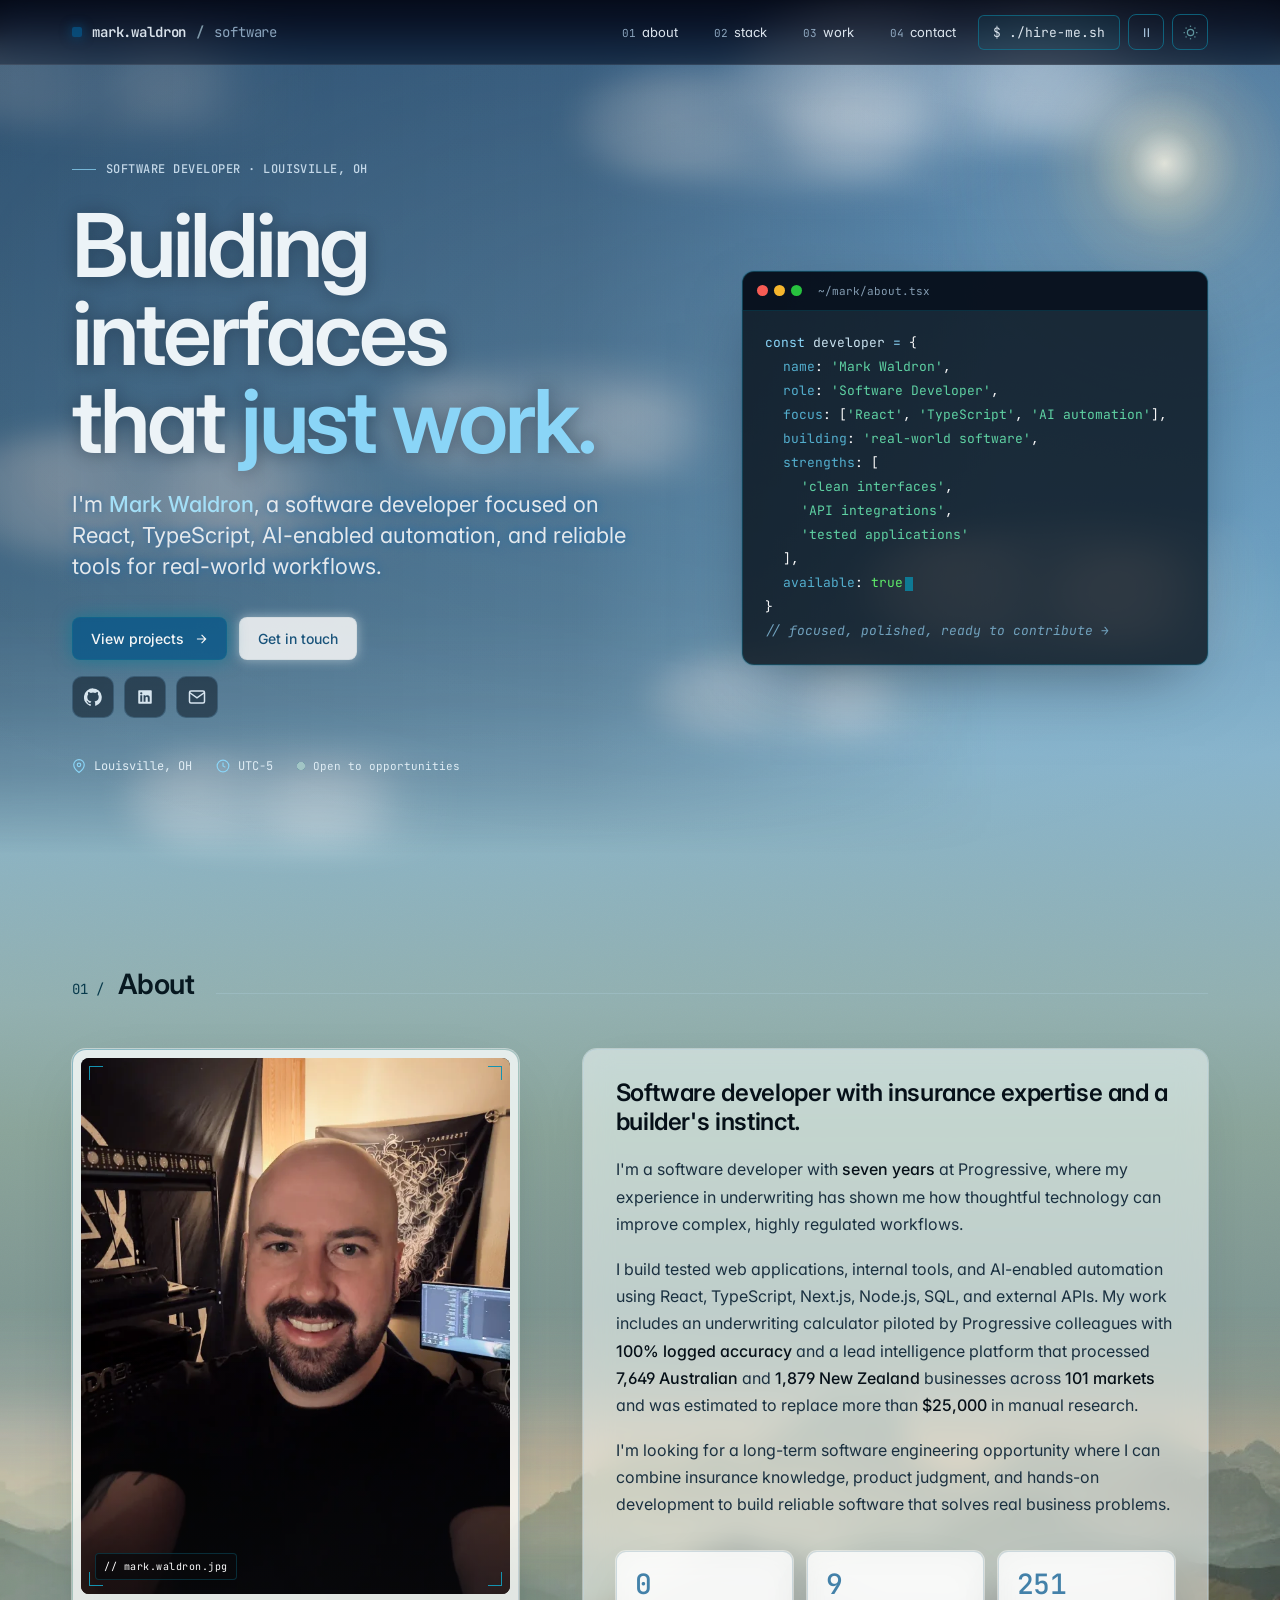
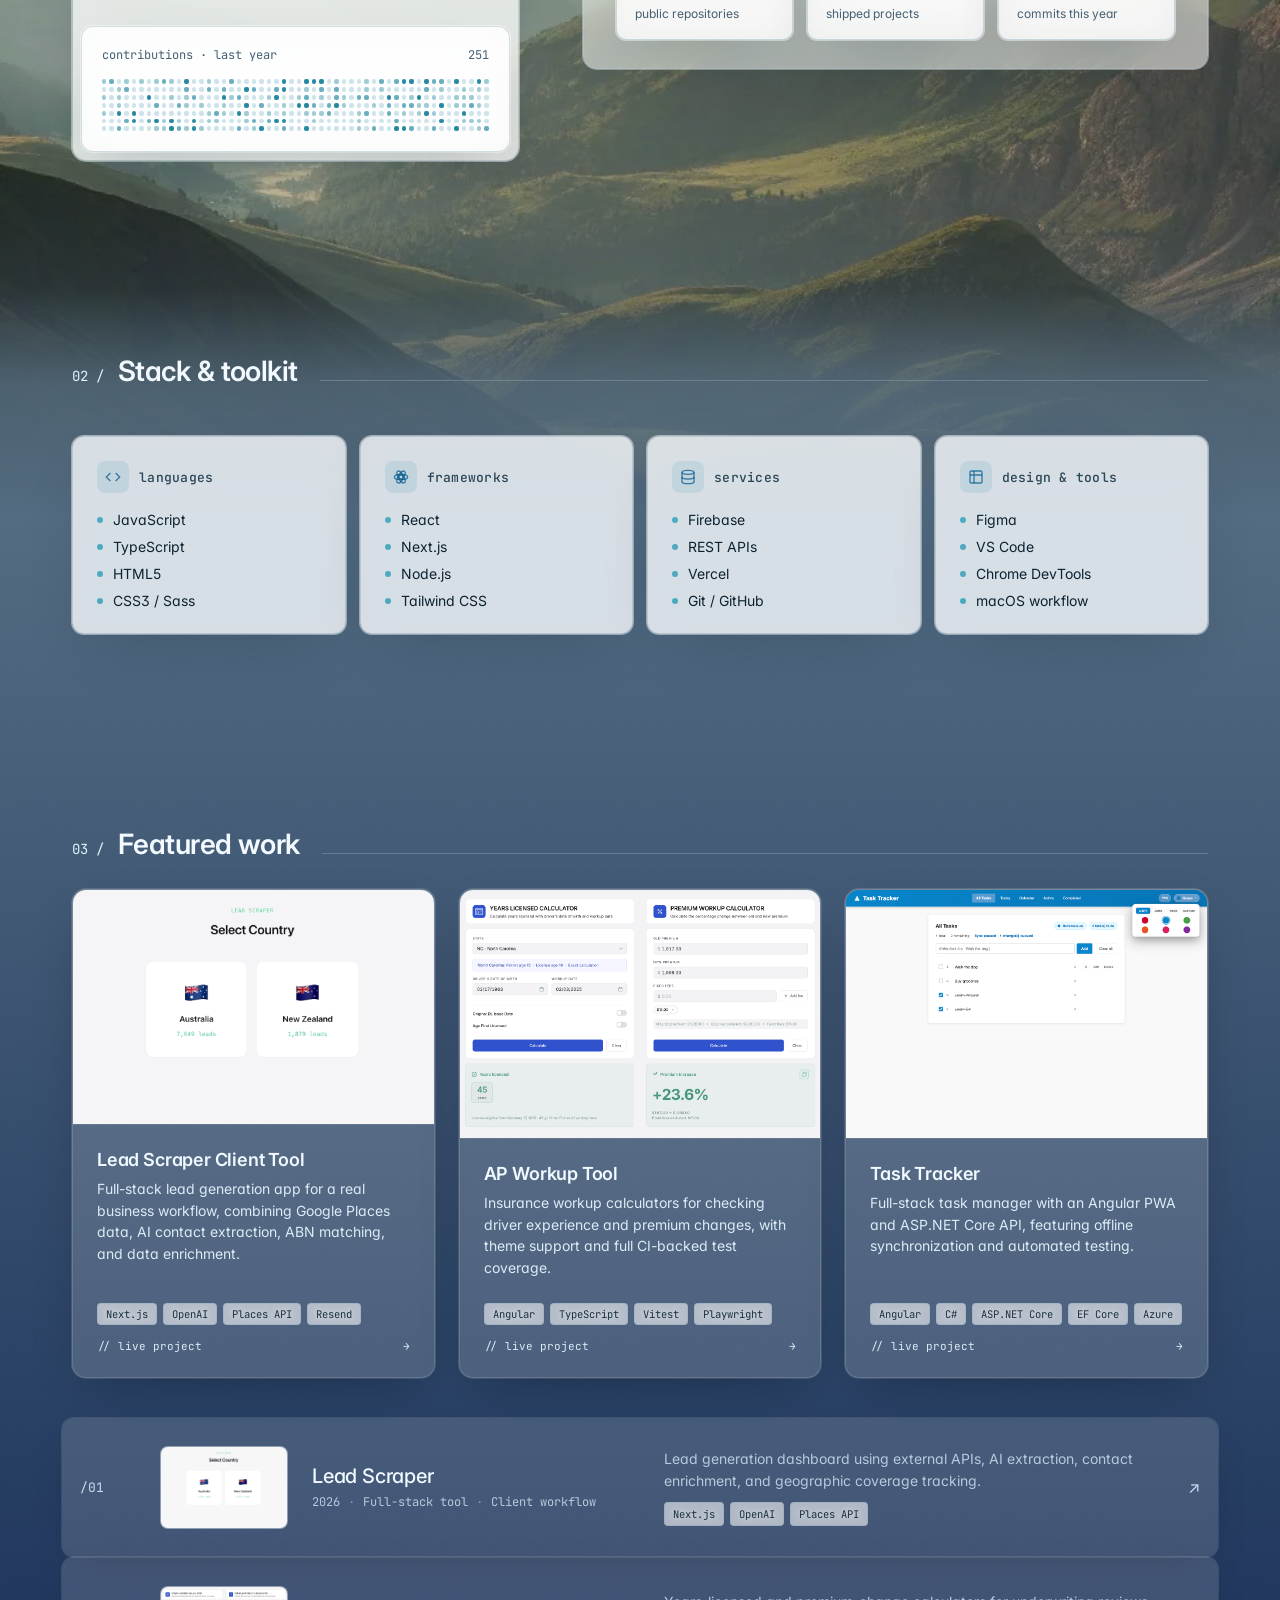
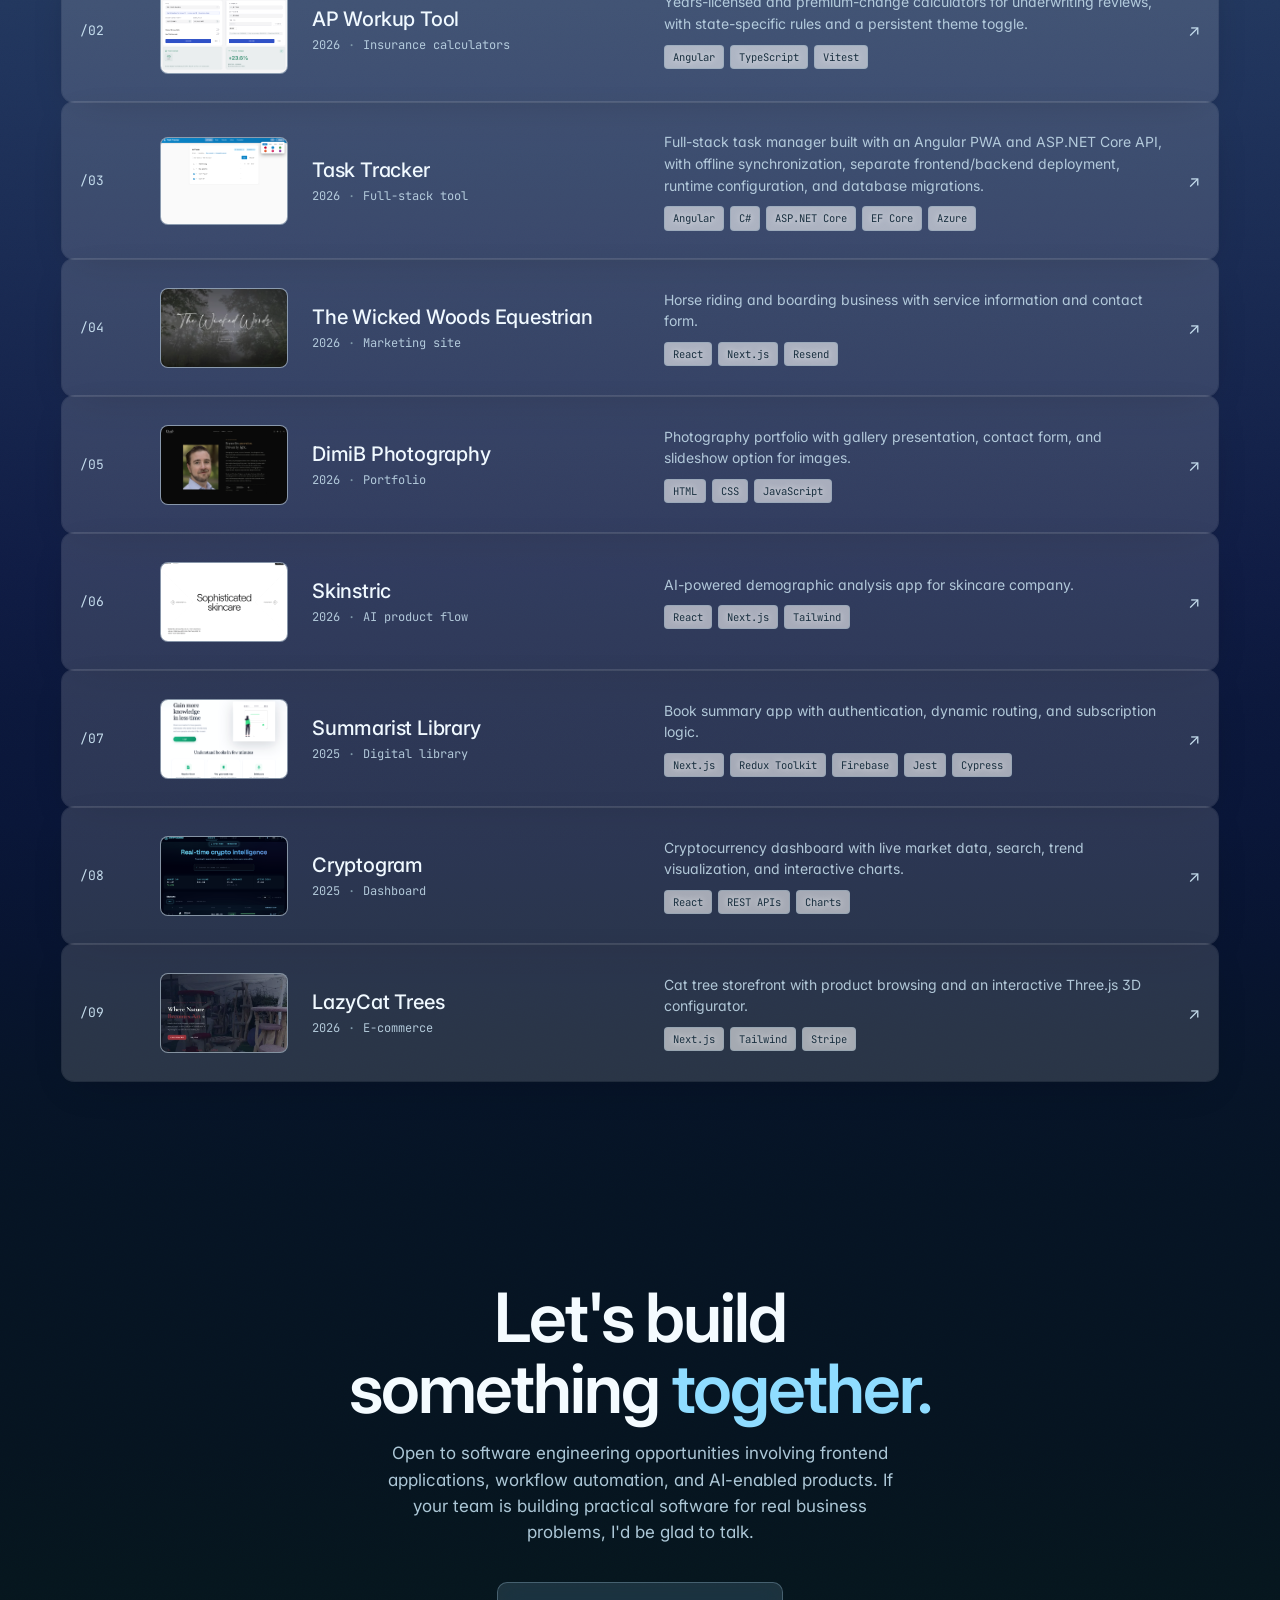
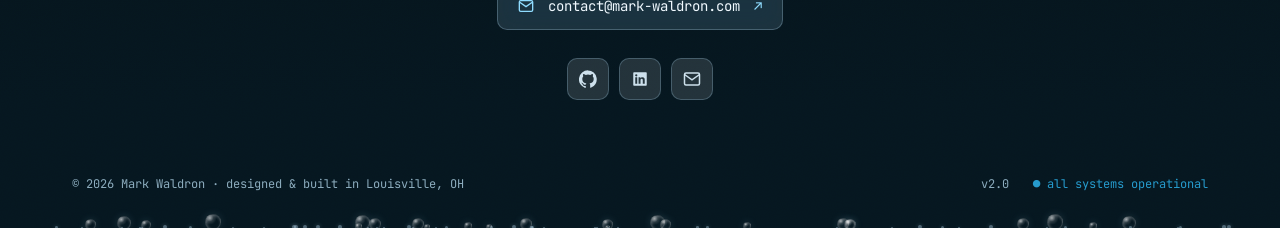
==== commit 9905e57d: "smooth the hero" ====
--- a/index.html
+++ b/index.html
@@ -30,6 +30,18 @@
   <link rel="stylesheet" href="https://fonts.googleapis.com/css2?family=Inter:wght@300;400;500;600;700&family=JetBrains+Mono:wght@400;500;600&display=optional" />
 </noscript>
 <link rel="stylesheet" href="styles.css" />
+<link rel="modulepreload" href="js/main.js" />
+<link rel="modulepreload" href="js/state.js" />
+<link rel="modulepreload" href="js/theme.js" />
+<link rel="modulepreload" href="js/motion.js" />
+<link rel="modulepreload" href="js/matrix-rain.js" />
+<link rel="modulepreload" href="js/utc-offset.js" />
+<link rel="modulepreload" href="js/github-stats.js" />
+<link rel="modulepreload" href="js/heatmap.js" />
+<link rel="modulepreload" href="js/nav.js" />
+<link rel="modulepreload" href="js/contact-modal.js" />
+<link rel="modulepreload" href="js/atmosphere.js" />
+<link rel="modulepreload" href="js/solar-dimming.js" />
 </head>
 <body>
 
@@ -523,7 +535,7 @@
   </div>
 </div>
 
-<script src="main.js" defer></script>
+<script type="module" src="js/main.js"></script>
 
 </body>
 </html>
--- a/styles.css
+++ b/styles.css
@@ -69,6 +69,7 @@
   .nav-links :is(a,.nav-cta){font-size:13px;color:var(--muted);padding:8px 14px;border-radius:6px;transition:.15s}
   .nav-links :is(a,.nav-cta):hover{color:var(--text);background:var(--panel)}
   [data-theme="light"] nav.top .nav-links :is(a,.nav-cta):hover{color:#ffffff;background:rgba(14,125,153,.18)}
+  .nav-links a[aria-current]{color:var(--text);background:var(--panel)}
   .nav-links a .num{color:var(--accent);font-family:'JetBrains Mono',monospace;font-size:11px;margin-right:6px}
   .nav-cta{
     font-size:12px;font-family:'JetBrains Mono',monospace;
@@ -495,7 +496,6 @@
     display:flex;align-items:center;justify-content:center;
     cursor:pointer;transition:.15s;flex-shrink:0;padding:0;
   }
-  .theme-toggle:hover{color:var(--accent);border-color:var(--accent);background:var(--accent-soft)}
   .theme-icon--sun{display:none}
   .motion-icon--play{display:none}
   [data-motion="paused"] .motion-icon--pause{display:none}
@@ -507,8 +507,12 @@
   [data-theme="light"] .theme-icon--moon{display:none}
   [data-theme="light"] .theme-icon--sun{display:block;color:rgba(138, 216, 218, 0.64)}
   [data-theme="light"] .theme-toggle{border-color:rgba(14, 125, 153, 0.707)}
-  [data-theme="light"] .theme-toggle:hover{background-color:rgba(14, 125, 153, 0.173)}
-  [data-theme="light"] .theme-toggle:hover .theme-icon--sun{color:rgb(158, 202, 224)}
+  /* Hover only on devices that really hover, so a tap on a phone doesn't leave the button lit */
+  @media (hover:hover){
+    .theme-toggle:hover{color:var(--accent);border-color:var(--accent);background:var(--accent-soft)}
+    [data-theme="light"] .theme-toggle:hover{background-color:rgba(14, 125, 153, 0.173)}
+    [data-theme="light"] .theme-toggle:hover .theme-icon--sun{color:rgb(158, 202, 224)}
+  }
 
   /* Light mode */
   [data-theme="light"]{
@@ -539,9 +543,9 @@
   [data-theme="light"] html{background:#071820}
   [data-theme="light"] body{background:#071820;position:relative;min-height:0;padding-bottom:0}
   [data-theme="light"] .hero::before{
-    background:linear-gradient(90deg,rgba(4,16,30,.62) 0%,rgba(4,16,30,.5) 45%,rgba(4,16,30,0) 78%);
-    -webkit-mask-image:linear-gradient(to bottom,#000 94%,transparent 100%);
-    mask-image:linear-gradient(to bottom,#000 94%,transparent 100%);
+    background:linear-gradient(90deg,rgba(8,30,52,.44) 0%,rgba(8,30,52,.34) 45%,rgba(8,30,52,0) 78%);
+    -webkit-mask-image:linear-gradient(to bottom,#000 calc(100% - 240px),rgba(0,0,0,.85) calc(100% - 150px),rgba(0,0,0,.6) calc(100% - 80px),rgba(0,0,0,.25) calc(100% - 32px),transparent 100%);
+    mask-image:linear-gradient(to bottom,#000 calc(100% - 240px),rgba(0,0,0,.85) calc(100% - 150px),rgba(0,0,0,.6) calc(100% - 80px),rgba(0,0,0,.25) calc(100% - 32px),transparent 100%);
   }
   [data-theme="light"] .matrix-rain{display:none}
   [data-theme="light"] .grid-bg{opacity:0}
@@ -564,6 +568,7 @@
   }
   [data-theme="light"] nav.top .brand,
   [data-theme="light"] nav.top .nav-links :is(a,.nav-cta){color:rgba(236,244,252,.92)}
+  [data-theme="light"] nav.top .nav-links a[aria-current]{color:#ffffff;background:rgba(14,125,153,.18)}
   [data-theme="light"] nav.top .brand .role,
   [data-theme="light"] nav.top .nav-links a .num{color:rgba(180,210,235,.75)}
   [data-theme="light"] .terminal{background:rgba(4,12,22,.78)!important;border-color:rgba(14,125,153,.35)!important;-webkit-backdrop-filter:blur(16px) saturate(130%);backdrop-filter:blur(16px) saturate(130%);box-shadow:0 24px 70px -28px rgba(0,8,18,.55),0 0 0 1px rgba(14,125,153,.18)}
